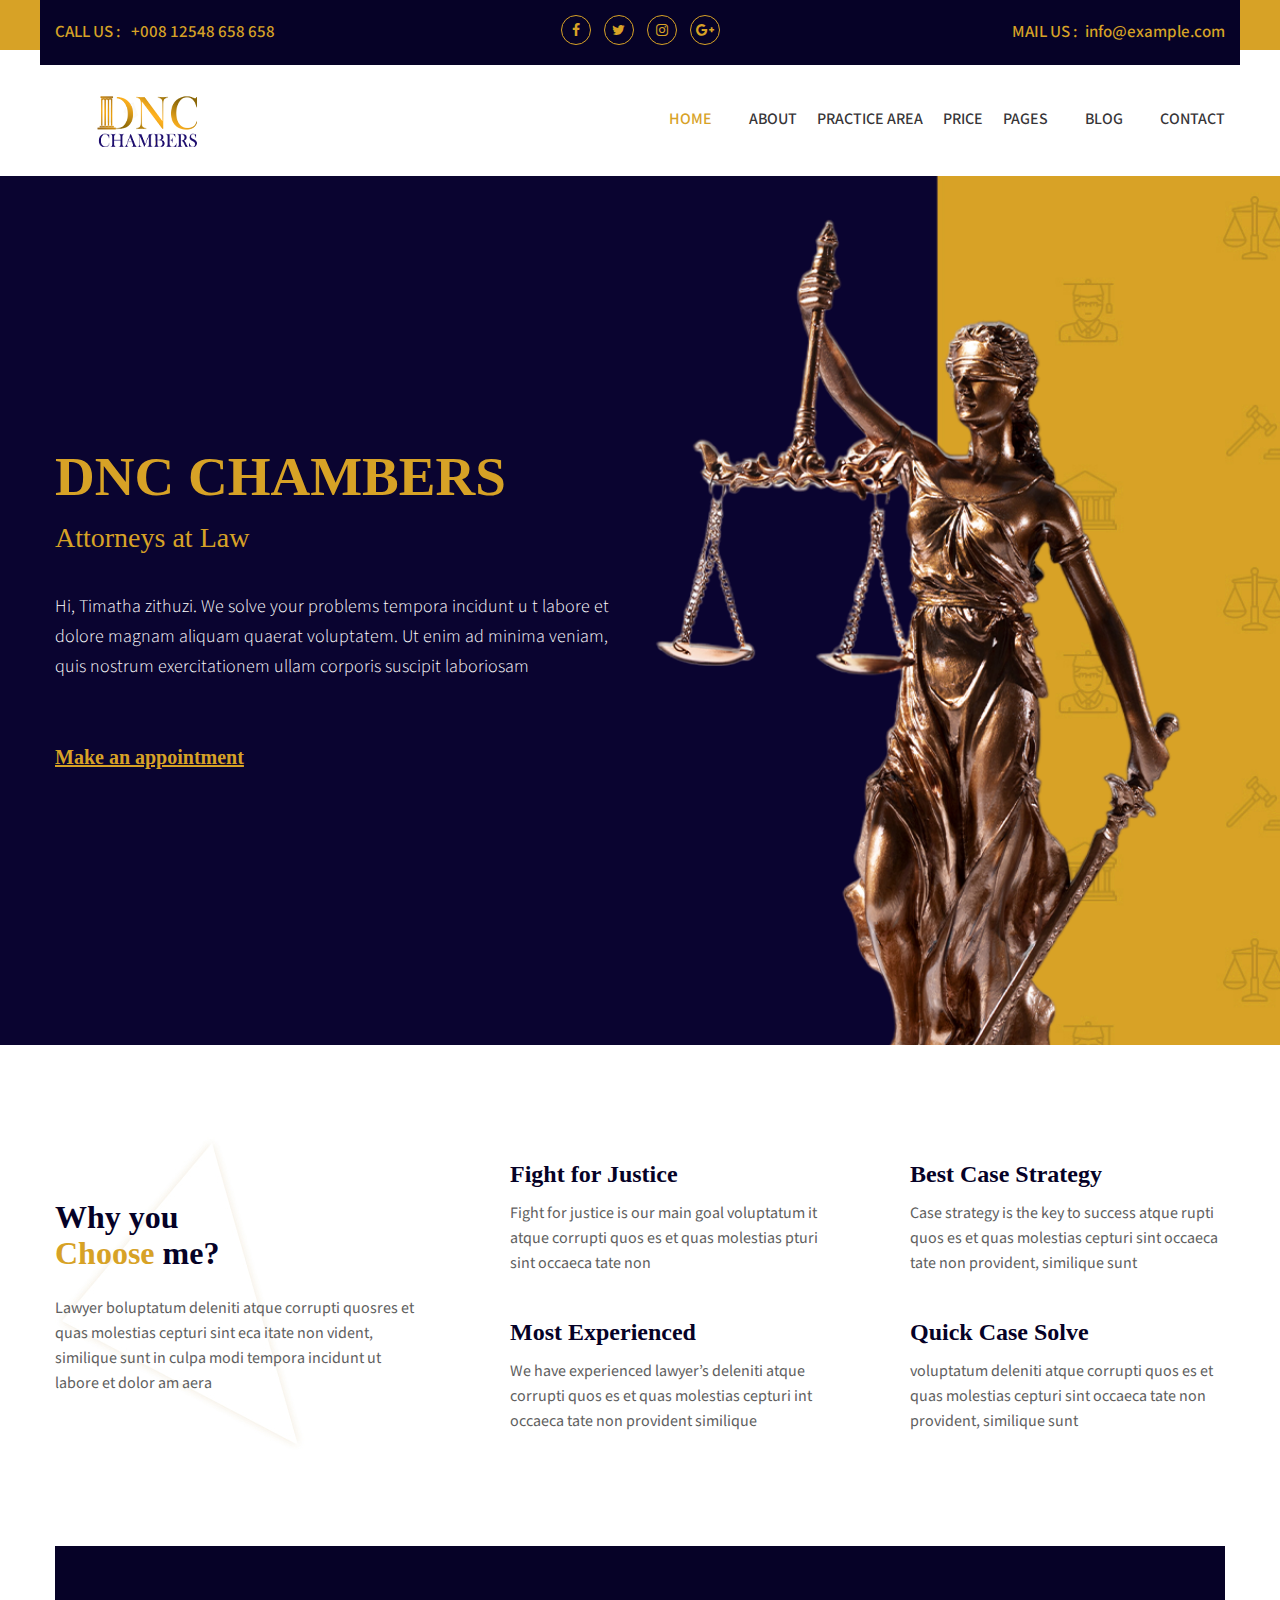
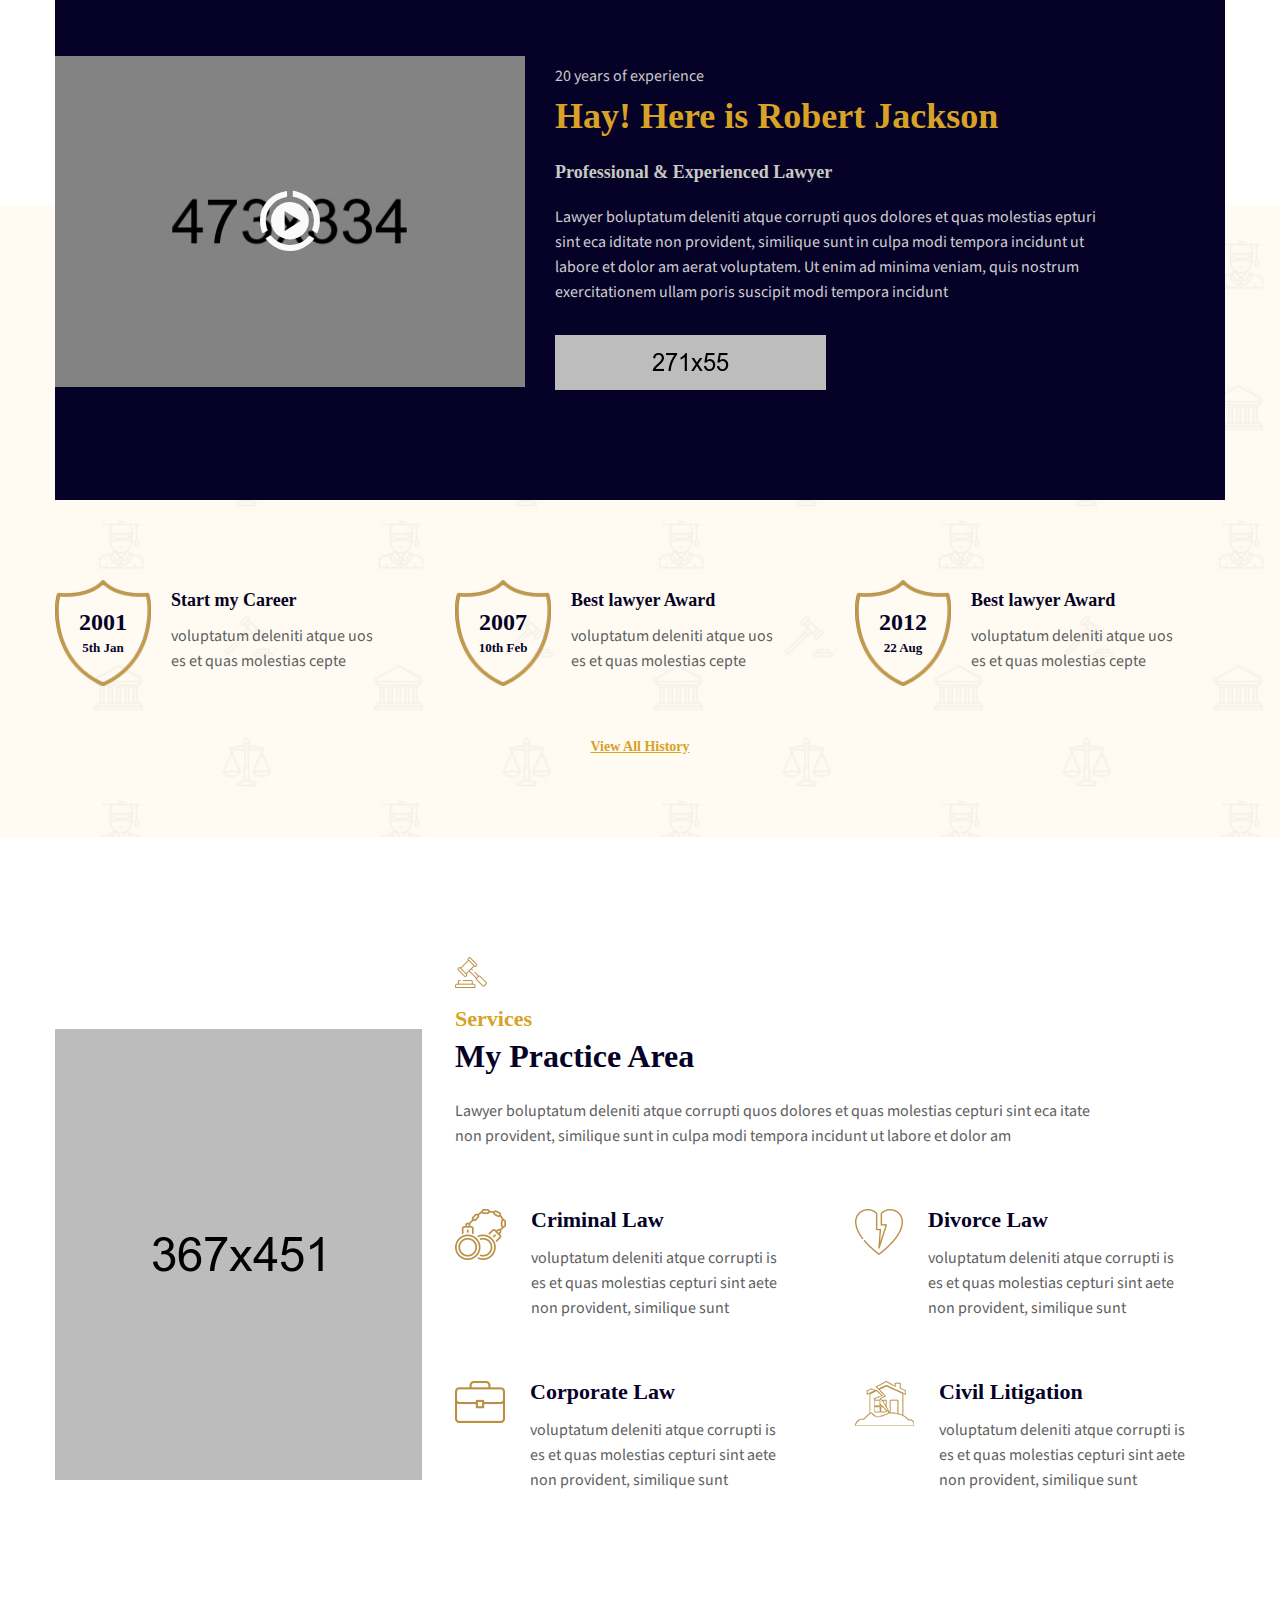
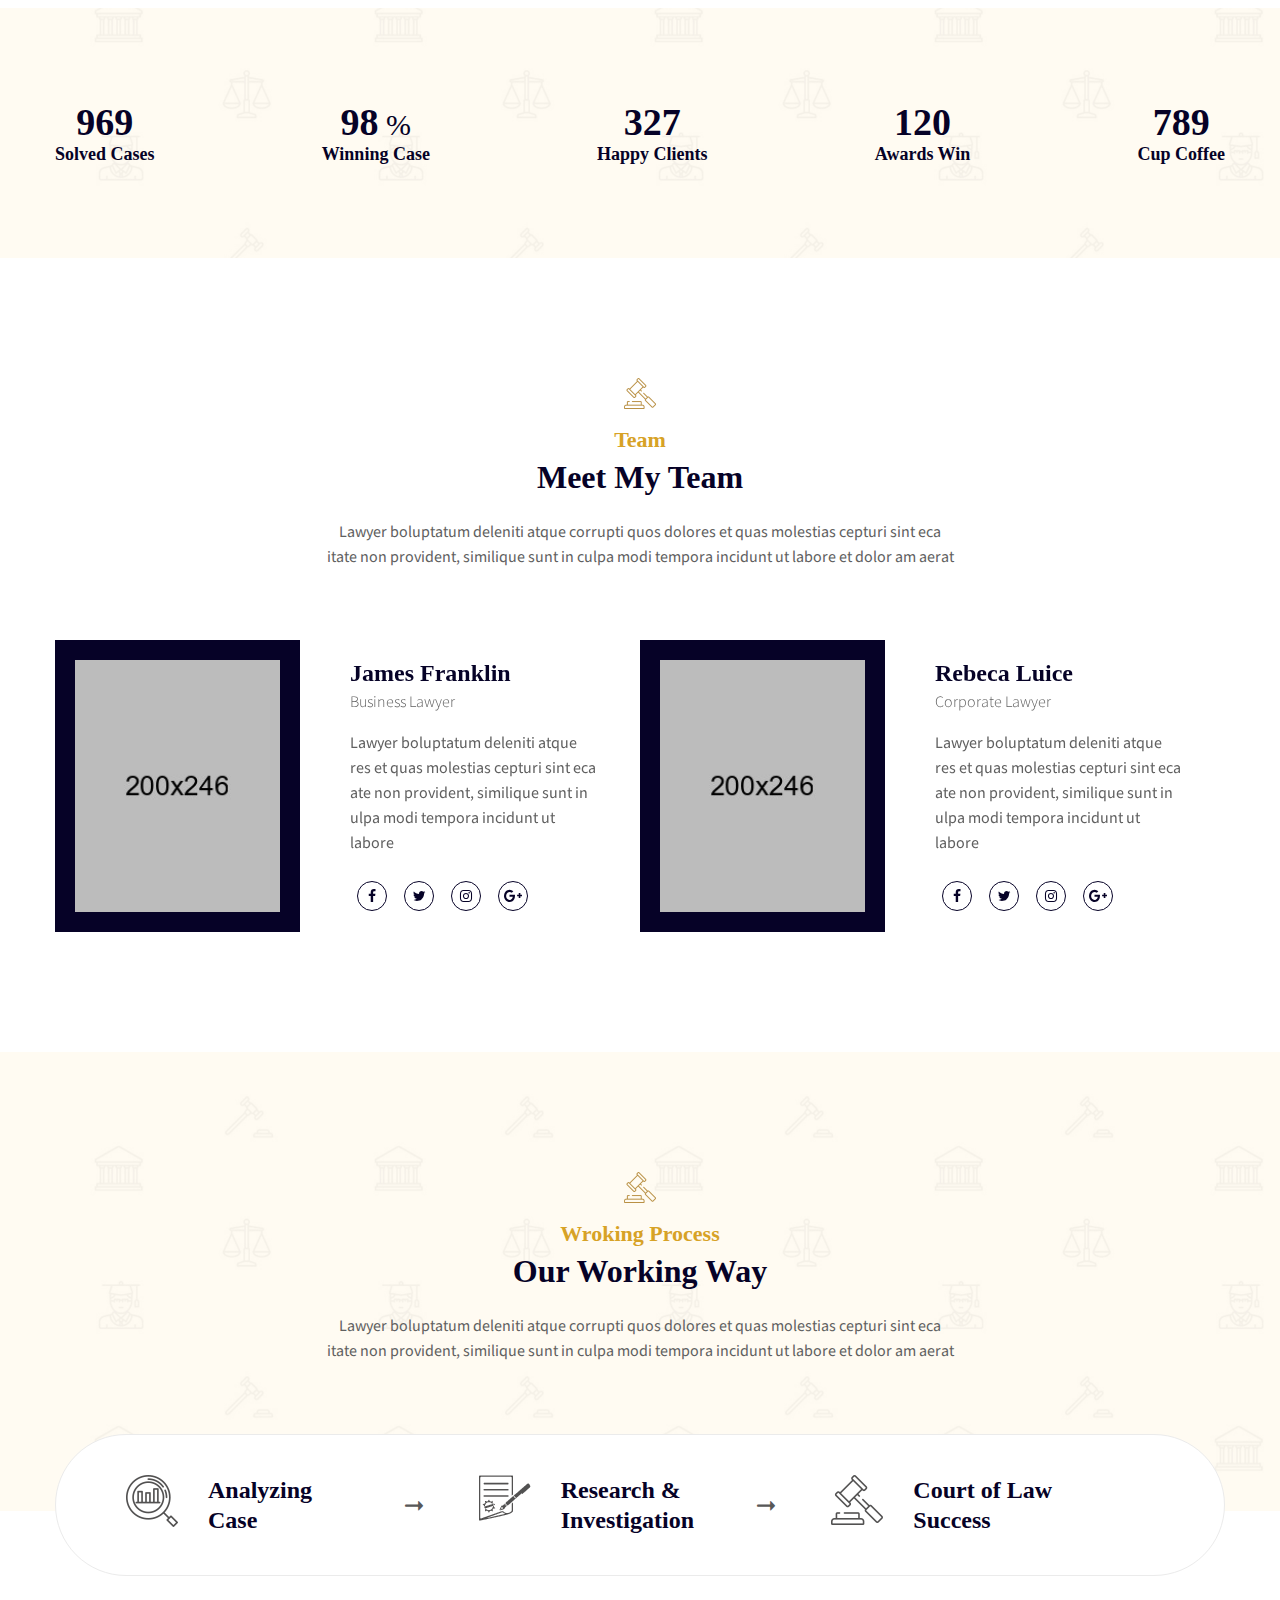
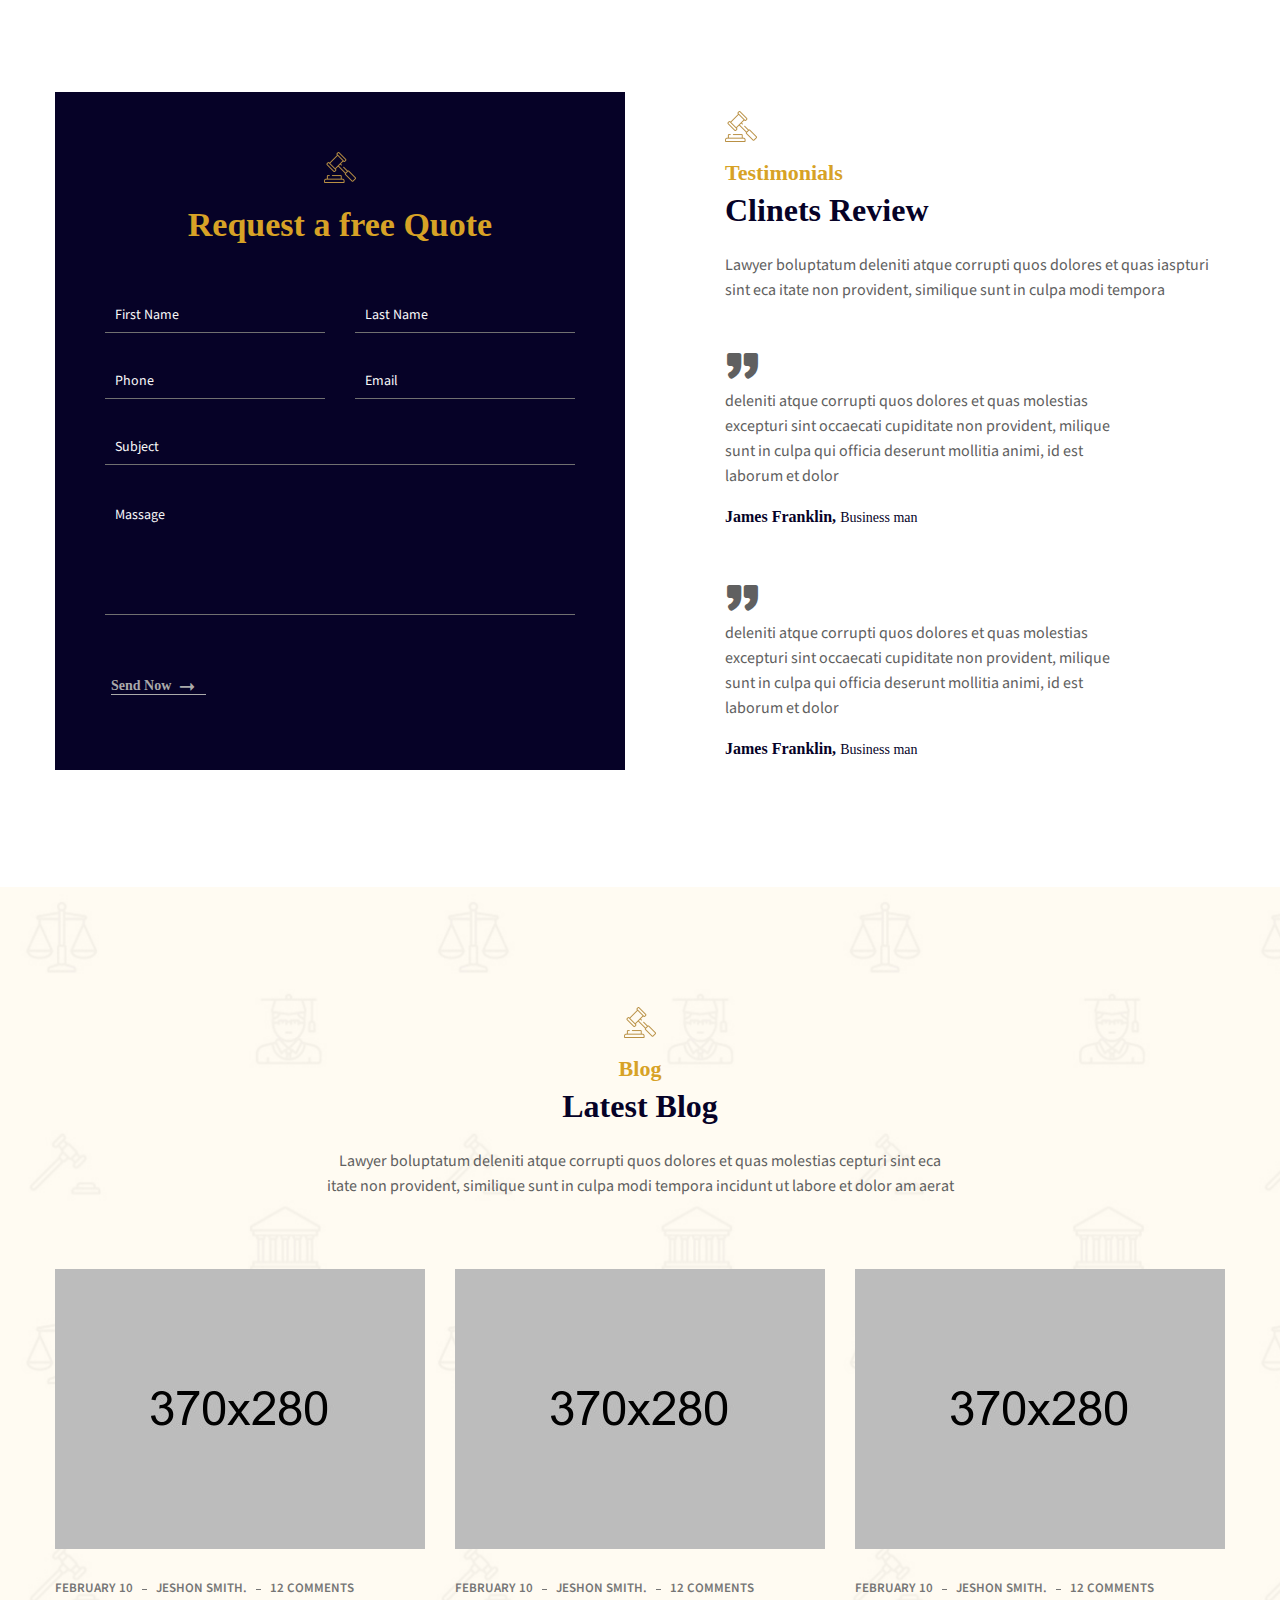
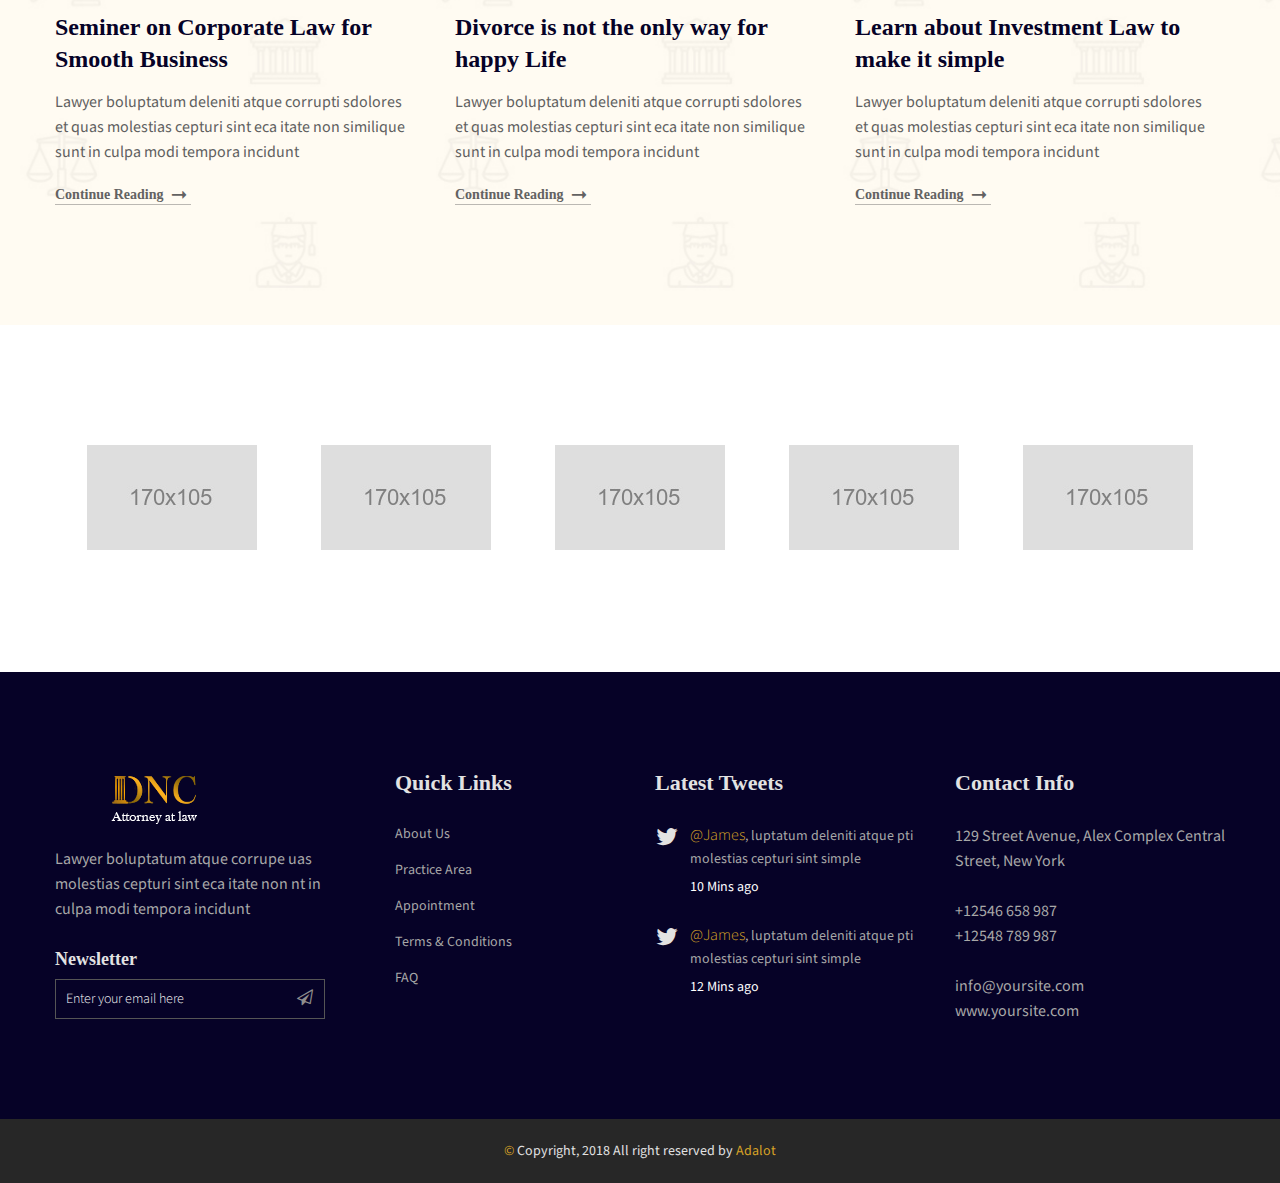
==== index.html @ c2527b07 "1st push" ====
<!doctype html>
<html class="no-js" lang="en">

<!-- Mirrored from themewagon.github.io/adalot/index.html by HTTrack Website Copier/3.x [XR&CO'2014], Sat, 27 Jul 2024 14:00:31 GMT -->
<!-- Added by HTTrack --><meta http-equiv="content-type" content="text/html;charset=utf-8" /><!-- /Added by HTTrack -->
<head>
	<meta charset="utf-8">
	<meta http-equiv="x-ua-compatible" content="ie=edge">
	<title>Adalot - Responsive Law Html5 Template</title>
	<meta name="description" content="">
	<meta name="viewport" content="width=device-width, initial-scale=1">
	<!-- Place favicon.ico in the root directory -->
	<link rel="shortcut icon" type="image/x-icon" href="img/favicon.ico">
    <!--All Css Here-->
    
	<!-- Droid Font CSS-->
    <link rel="stylesheet" href="css/droid.css">
	<!-- Icofont CSS-->
    <link rel="stylesheet" href="css/icofont.css">
    <!-- Font Awesome CSS-->
    <link rel="stylesheet" href="css/font-awesome.min.css">

	<!-- Animate CSS-->
	<link rel="stylesheet" href="css/animate.css">
	<!-- Owl Carousel CSS-->
	<link rel="stylesheet" href="css/owl.carousel.min.css">
	<!-- Datepicker CSS-->
	<link rel="stylesheet" href="css/jquery.datepicker.css">
	<!-- Calendar CSS-->
	<link rel="stylesheet" href="css/zabuto_calendar.css">
	<!-- Meanmenu CSS-->
	<link rel="stylesheet" href="css/meanmenu.min.css">
	<!-- Venobox CSS-->
	<link rel="stylesheet" href="css/venobox.css">
	<!-- Bootstrap CSS-->
	<link rel="stylesheet" href="css/bootstrap.min.css">
	<!-- Style CSS -->
	<link rel="stylesheet" href="style.css">
	<!-- Responsive CSS -->
	<link rel="stylesheet" href="css/responsive.css">
	<!-- Modernizr Js -->
	<script src="js/vendor/modernizr-2.8.3.min.js"></script>
</head>
<body>
	<!--[if lt IE 8]>
	<p class="browserupgrade">You are using an <strong>outdated</strong> browser. Please <a href="http://browsehappy.com/">upgrade your browser</a> to improve your experience.</p>
	<![endif]-->

	<div class="wrapper" >
		<!--Header Area Start-->
		<header>
		    <div class="header-container">
		        <!--Header Top Area Start-->
		        <div class="header-top-area default-bg">
		            <div class="container">
		                <div class="row row-75">
                            <div class="header-top-wrap col-12">
                                <div class="row">
                                    <!--Header Top Left Area Start-->
                                    <div class="col-md-4 col-xl-3">
                                        <div class="header-top-left">
                                            <p>CALL US : <a href="#"> +008 12548 658 658</a></p>
                                        </div>
                                    </div>
                                    <!--Header Top Left Area End-->
                                    <!--Header Top Middle Area Start-->
                                    <div class="col-md-4 col-xl-6">
                                        <div class="header-top-middle text-center">
                                            <ul class="social-link">
                                                <li><a href="#"><i class="fa fa-facebook"></i></a></li>
                                                <li><a href="#"><i class="fa fa-twitter"></i></a></li>
                                                <li><a href="#"><i class="fa fa-instagram"></i></a></li>
                                                <li><a href="#"><i class="fa fa-google-plus"></i></a></li>
                                            </ul>
                                        </div>
                                    </div>
                                    <!--Header Top Middle Area End-->
                                    <!--Header Top Right Area Start-->
                                    <div class="col-md-4 col-xl-3">
                                        <div class="header-top-right">
                                            <p>MAIL US :<a href="#">info@example.com</a></p>
                                        </div>
                                    </div>
                                    <!--Header Top Right Area End-->
                                </div>
                            </div>
		                </div>
		            </div>
		        </div>
		        <!--Header Top Area End-->
		        <!--Header Bottom Area Start-->
		        <div class="header-bottom-area header-sticky">
		            <div class="container">
		                <div class="row align-items-center">
                            <!--Header Logo Start-->
		                    <div class="col-md-3">
		                        <div class="header-logo">
		                            <a href="index.html"><img src="img/logo/logo.png" alt=""></a>
		                        </div>
		                    </div>
		                    <!--Header Logo End-->
		                    <!--Header Menu Start-->
		                    <div class="col-md-9">
		                        <div class="header-menu-area text-right">
		                            <nav>
		                                <ul class="main-menu">
		                                    <li class="active"><a href="index.html">HOME</a>
		                                        <!--Dropdown Menu Start-->
		                                        <ul>
		                                            <li><a href="index.html">Home Page 1</a></li>
		                                            <li><a href="index-2.html">Home Page 2</a></li>
		                                        </ul>
		                                        <!--Dropdown Menu End-->
		                                    </li>
		                                    <li><a href="about.html">ABOUT</a></li>
		                                    <li><a href="service.html">PRACTICE  AREA</a></li>
		                                    <li><a href="pricing-plan.html">PRICE</a></li>
		                                    <li><a href="#">PAGES</a>
		                                        <!--Dropdown Menu Start-->
		                                        <ul>
		                                            <li><a href="appointment.html">Appointment</a></li>
		                                            <li><a href="history.html">History</a></li>
		                                            <li><a href="pricing-plan.html">Pricing Plan</a></li>
		                                            <li><a href="single-service.html">Single Service</a></li>
		                                            <li><a href="testimonials.html">Testimonials</a></li>
		                                        </ul>
		                                        <!--Dropdown Menu End-->
		                                    </li>
		                                    <li><a href="blog.html">BLOG</a>
		                                        <!--Dropdown Menu Start-->
		                                        <ul>
		                                            <li><a href="blog.html">Blog</a></li>
		                                            <li><a href="single-blog.html">Blog details</a></li>
		                                            <li><a href="blog-left-sidebar.html">Blog Left Sidebar</a></li>
		                                            <li><a href="blog-right-sidebar.html">Blog Right Sidebar</a></li>
		                                        </ul>
		                                        <!--Dropdown Menu End-->
		                                    </li>
		                                    <li><a href="contact.html">CONTACT</a></li>
		                                </ul>
		                            </nav>
		                        </div>
		                    </div>
		                    <!--Header Menu End-->
		                </div>
		                <div class="row">
                            <div class="col-12">  
                            <!--Mobile Menu Area Start-->
                            <div class="mobile-menu d-lg-none d-xl-none"></div>
                            <!--Mobile Menu Area End-->
                            </div>
                        </div>
		            </div>
		        </div>
		        <!--Header Bottom Area End-->
		    </div>
		</header>
		<!--Header Area End-->
		<!--Slider Area Start-->
		<div class="slider-area" >
		    <div class="single-slider" style="background-image: url(img/slider/slider-bg.jpg)" >
		        <div class="container">
		            <div class="row align-items-center" >
		                <div class="col-md-8 col-xl-6" >
		                    <div class="hero-content" >
		                        <div class="title">
		                            <h1>DNC CHAMBERS</h1>
		                            <h2>Attorneys at Law</h2>
		                        </div>
		                        <div class="description">
		                           <p>Hi, Timatha zithuzi. We solve your problems  tempora incidunt u
									t labore et dolore magnam aliquam quaerat voluptatem. Ut enim ad minima veniam, quis nostrum exercitationem ullam corporis suscipit laboriosam</p> 
		                        </div> 
		                        <a href="appointment.html">Make an appointment</a>
		                    </div>
		                </div>
		                <div class="col-md-4 col-xl-6">
		                    <div class="hero-img img-full mt-30" data-wow-duration="1.5s" style="visibility: visible; animation-duration: 1.5s; animation-name: fadeInUp;">
		                        <img src="img/slider/ladylawyer.png" alt="">
		                    </div>
		                </div>
		            </div>
		        </div>
		    </div>
		</div>
		<!--Slider Area End-->
		<!--Feature Area Start-->
		<div class="feature-area pt-95 pb-90">
		    <div class="container">
		        <div class="row  align-items-center">
		            <div class="col-md-4">
                        <!--Section Title Start-->
		                <div class="section-title feature-section-title">
                            <h2>Why you <br> <span>Choose</span> me?</h2>
                            <p>Lawyer boluptatum deleniti atque corrupti quosres et quas molestias cepturi sint  eca itate non vident, similique sunt in culpa modi tempora incidunt ut labore et dolor am aera</p>
		                </div>
		                <!--Section Title End-->
		            </div>
		            <div class="col-md-8">
		                <div class="row">
		                    <div class="col-md-6">
		                        <!--Single Feature Start-->
		                        <div class="single-feature">
                                    <h2>Fight for Justice</h2>
                                    <p>Fight for justice is our main goal voluptatum it atque corrupti quos es et quas molestias pturi sint occaeca  tate non </p>
		                        </div>
		                        <!--Single Feature End-->
		                    </div>
		                    <div class="col-md-6">
		                        <!--Single Feature Start-->
		                        <div class="single-feature">
                                    <h2>Best Case Strategy</h2>
                                    <p>Case strategy is the key to success atque rupti quos es et quas molestias cepturi sint occaeca  tate non provident, similique sunt  </p>
		                        </div>
		                        <!--Single Feature End-->
		                    </div>
		                    <div class="col-md-6">
		                        <!--Single Feature Start-->
		                        <div class="single-feature">
                                    <h2>Most Experienced</h2>
                                    <p>We have experienced lawyer’s  deleniti atque corrupti quos es et quas molestias cepturi int occaeca  tate non provident similique </p>
		                        </div>
		                        <!--Single Feature End-->
		                    </div>
		                    <div class="col-md-6">
		                        <!--Single Feature Start-->
		                        <div class="single-feature">
                                    <h2>Quick Case Solve</h2>
                                    <p>voluptatum deleniti atque corrupti quos es et quas molestias cepturi sint occaeca  tate non provident, similique sunt </p>
		                        </div>
		                        <!--Single Feature End-->
		                    </div>
		                </div>
		            </div>
		        </div>
		    </div>
		</div> 
		<!--Feature Area End-->
		<!--About Area Start-->
		<div class="about-area">
		    <div class="container">
                <div class="row">
                    <div class="col-12">
                        <div class="about-wrapper black-bg pt-110 pb-110">
                            <div class="row">
                                <!--About Image Area Start-->
                                <div class="col-md-5">
                                    <div class="about-img">
                                        <img src="img/about/about.jpg" alt="">
                                        <a class="venobox" data-vbtype="video" data-gall="gall-video" data-autoplay="true" href="https://www.youtube.com/watch?v=ffIddFseYXE"><i class="icofont icofont-play-alt-3"></i></a>
                                    </div>
                                </div>
                                <!--About Image Area End-->
                                <!--About Content Area Start-->
                                <div class="col-md-7">
                                    <div class="about-content">
                                        <span>20 years of experience</span>
                                        <h1>Hay! Here is Robert Jackson</h1>
                                        <h5>Professional & Experienced Lawyer</h5>
                                        <p>Lawyer boluptatum deleniti atque corrupti quos dolores et quas molestias  epturi sint  eca iditate non provident, similique sunt in culpa modi tempora incidunt ut labore et dolor am aerat voluptatem. Ut enim ad minima veniam, quis nostrum exercitationem ullam poris suscipit modi tempora incidunt </p>
                                        <div class="author-signeture">
                                            <img src="img/about/signeture.png" alt="">
                                        </div>
                                    </div>
                                </div>
                                <!--About Content Area End-->
                            </div>
                        </div>
                    </div>
                </div>
		    </div>
		</div>
		<!--About Area End-->
		<!--Timeline Area Start-->
		<div class="timeline-area bg-img">
		    <div class="container">
		        <div class="row">
		            <div class="col-md-6 col-lg-4">
		                <!--Single Timeline Strat-->
		                <div class="single-timeline mb-50 d-flex align-items-center">
		                    <div class="timeline-frame">
		                        <h3>2001<span>5th Jan</span></h3>
		                    </div>
		                    <div class="timeline-content">
		                        <h4>Start my Career</h4>
		                        <p>voluptatum deleniti atque uos es et quas molestias cepte</p>
		                    </div>
		                </div>
		                <!--Single Timeline End-->
		            </div>
		            <div class="col-md-6 col-lg-4">
		                <!--Single Timeline Strat-->
		                <div class="single-timeline mb-50 d-flex align-items-center">
		                    <div class="timeline-frame">
		                        <h3>2007 <span>10th Feb</span></h3>
		                    </div>
		                    <div class="timeline-content">
		                        <h4>Best lawyer Award</h4>
		                        <p>voluptatum deleniti atque uos es et quas molestias cepte</p>
		                    </div>
		                </div>
		                <!--Single Timeline End-->
		            </div>
		            <div class="col-md-6 col-lg-4">
		                <!--Single Timeline Strat-->
		                <div class="single-timeline mb-50 d-flex align-items-center">
		                    <div class="timeline-frame">
		                        <h3>2012<span>22 Aug</span></h3>
		                    </div>
		                    <div class="timeline-content">
		                        <h4>Best lawyer Award</h4>
		                        <p>voluptatum deleniti atque uos es et quas molestias cepte</p>
		                    </div>
		                </div>
		                <!--Single Timeline End-->
		            </div>
		        </div>
		        <div class="row">
		            <div class="col-12">
		                <div class="view-all-history">
		                    <a href="history.html">View All History</a>
		                </div>
		            </div>
		        </div>
		    </div>
		</div>
		<!--Timeline Area End-->
		<!--Service Area Start-->
		<div class="service-area pt-120 pb-55">
		    <div class="container">
		        <div class="row align-items-center">
		            <div class="col-12 col-lg-4">
		                <div class="service-img">
		                    <img src="img/service/service.jpg" alt="">
		                </div>
		            </div>
		            <div class="col-12 col-lg-8">
		                <div class="row">
		                    <div class="col-12">
		                        <!--Section Title Start-->
		                        <div class="section-title mb-60">
                                   <img src="img/icon/icon1.png" alt="">
                                    <h4>Services</h4>
		                            <h2>My Practice Area</h2>
		                            <p>Lawyer boluptatum deleniti atque corrupti quos dolores et quas molestias cepturi sint  eca itate non provident, similique sunt in culpa modi tempora incidunt ut labore et dolor am </p>
		                        </div>
		                        <!--Section Title End-->
		                    </div>
		                    <div class="col-12">
		                        <div class="row">
                                    <!--Single Service Start-->
		                            <div class="col-md-6">
		                                <div class="single-service mb-60 d-flex flex-nowrap">
		                                    <div class="service-icon">
		                                        <img src="img/icon/icon2.png" alt="">
		                                    </div>
		                                    <div class="service-content">
		                                        <h4><a href="single-service.html">Criminal Law</a></h4>
		                                        <p>voluptatum deleniti atque corrupti is es et quas molestias cepturi sint aete non provident, similique sunt </p>
		                                    </div>
		                                </div>
		                            </div>
		                            <!--Single Service End-->
                                    <!--Single Service Start-->
		                            <div class="col-md-6">
		                                <div class="single-service mb-60 d-flex flex-nowrap">
		                                    <div class="service-icon">
		                                        <img src="img/icon/icon3.png" alt="">
		                                    </div>
		                                    <div class="service-content">
		                                        <h4><a href="single-service.html"> Divorce Law</a></h4>
		                                        <p>voluptatum deleniti atque corrupti is es et quas molestias cepturi sint aete non provident, similique sunt </p>
		                                    </div>
		                                </div>
		                            </div>
		                            <!--Single Service End-->
                                    <!--Single Service Start-->
		                            <div class="col-md-6">
		                                <div class="single-service mb-60 d-flex flex-nowrap">
		                                    <div class="service-icon">
		                                        <img src="img/icon/icon4.png" alt="">
		                                    </div>
		                                    <div class="service-content">
		                                        <h4><a href="single-service.html">Corporate Law</a></h4>
		                                        <p>voluptatum deleniti atque corrupti is es et quas molestias cepturi sint aete non provident, similique sunt </p>
		                                    </div>
		                                </div>
		                            </div>
		                            <!--Single Service End-->
                                    <!--Single Service Start-->
		                            <div class="col-md-6">
		                                <div class="single-service mb-60 d-flex flex-nowrap">
		                                    <div class="service-icon">
		                                        <img src="img/icon/icon5.png" alt="">
		                                    </div>
		                                    <div class="service-content">
		                                        <h4><a href="single-service.html">Civil Litigation</a></h4>
		                                        <p>voluptatum deleniti atque corrupti is es et quas molestias cepturi sint aete non provident, similique sunt </p>
		                                    </div>
		                                </div>
		                            </div>
		                            <!--Single Service End-->
		                        </div>
		                    </div>
		                </div>
		            </div>
		        </div>
		    </div>
		</div>
		<!--Service Area End-->
		<!--Fun Factor Area Start-->
		<div class="fun-factor-area bg-img pt-95 pb-90">
		    <div class="container">
		        <div class="row justify-content-between">
                    <!--Single Funfactor Area Start-->
		            <div class="col fun-factor-wrap">
                        <h2><span class="counter">969</span> </h2>
                        <span>Solved Cases</span>
		            </div>
		            <!--Single Funfactor Area End-->
                    <!--Single Funfactor Area Start-->
		            <div class="col fun-factor-wrap">
                        <h2><span class="counter">98</span> %</h2>
                        <span>Winning Case</span>
		            </div>
		            <!--Single Funfactor Area End-->
                    <!--Single Funfactor Area Start-->
		            <div class="col fun-factor-wrap">
                        <h2><span class="counter">327</span></h2>
                        <span>Happy Clients</span>
		            </div>
		            <!--Single Funfactor Area End-->
                    <!--Single Funfactor Area Start-->
		            <div class="col fun-factor-wrap">
                        <h2><span class="counter">120</span></h2>
                        <span>Awards Win</span>
		            </div>
		            <!--Single Funfactor Area End-->
                    <!--Single Funfactor Area Start-->
		            <div class="col fun-factor-wrap">
                        <h2><span class="counter">789</span></h2>
                        <span>Cup Coffee</span>
		            </div>
		            <!--Single Funfactor Area End-->
		        </div>
		    </div>
		</div>
		<!--Fun Factor Area End-->
		<!--Team Area Start-->
		<div class="team-area pt-120 pb-120">
		    <div class="container">
		        <div class="row">
		            <div class="col-12">
		                <!--Section Title Start-->
                        <div class="section-title text-center mb-70">
                           <img src="img/icon/icon1.png" alt="">
                            <h4>Team</h4>
                            <h2>Meet My Team</h2>
                            <p>Lawyer boluptatum deleniti atque corrupti quos dolores et quas molestias cepturi sint  eca itate non provident, similique sunt in culpa modi tempora incidunt ut labore et dolor am aerat</p>
                        </div>
                        <!--Section Title End-->
		            </div>
		        </div>
		        <div class="row">
		            <div class="col-12">
		                <div class="team-slider-wrap">
		                    <div class="team-slider owl-carousel">
		                        <!--Single Team Start-->
		                        <div class="single-team d-flex align-items-center">
		                            <div class="team-img">
		                                <img src="img/team/team1.jpg" alt="">
		                            </div>
		                            <div class="team-content">
		                                <h2>James Franklin</h2>
		                                <h5>Business Lawyer</h5>
		                                <p>Lawyer boluptatum deleniti atque res et quas molestias cepturi sint  eca ate non provident, similique sunt in ulpa modi tempora incidunt ut labore</p>
		                                <ul class="team-social-link">
		                                    <li><a href="#"><i class="fa fa-facebook"></i></a></li>
		                                    <li><a href="#"><i class="fa fa-twitter"></i></a></li>
		                                    <li><a href="#"><i class="fa fa-instagram"></i></a></li>
		                                    <li><a href="#"><i class="fa fa-google-plus"></i></a></li>
		                                </ul>
		                            </div>
		                        </div>
		                        <!--Single Team End-->
		                        <!--Single Team Start-->
		                        <div class="single-team d-flex align-items-center">
		                            <div class="team-img">
		                                <img src="img/team/team2.jpg" alt="">
		                            </div>
		                            <div class="team-content">
		                                <h2>Rebeca Luice</h2>
		                                <h5>Corporate Lawyer</h5>
		                                <p>Lawyer boluptatum deleniti atque res et quas molestias cepturi sint  eca ate non provident, similique sunt in ulpa modi tempora incidunt ut labore</p>
		                                <ul class="team-social-link">
		                                    <li><a href="#"><i class="fa fa-facebook"></i></a></li>
		                                    <li><a href="#"><i class="fa fa-twitter"></i></a></li>
		                                    <li><a href="#"><i class="fa fa-instagram"></i></a></li>
		                                    <li><a href="#"><i class="fa fa-google-plus"></i></a></li>
		                                </ul>
		                            </div>
		                        </div>
		                        <!--Single Team End-->
		                        <!--Single Team Start-->
		                        <div class="single-team d-flex align-items-center">
		                            <div class="team-img">
		                                <img src="img/team/team3.jpg" alt="">
		                            </div>
		                            <div class="team-content">
		                                <h2>Jenifer Luice</h2>
		                                <h5>Family Lawyer</h5>
		                                <p>Lawyer boluptatum deleniti atque res et quas molestias cepturi sint  eca ate non provident, similique sunt in ulpa modi tempora incidunt ut labore</p>
		                                <ul class="team-social-link">
		                                    <li><a href="#"><i class="fa fa-facebook"></i></a></li>
		                                    <li><a href="#"><i class="fa fa-twitter"></i></a></li>
		                                    <li><a href="#"><i class="fa fa-instagram"></i></a></li>
		                                    <li><a href="#"><i class="fa fa-google-plus"></i></a></li>
		                                </ul>
		                            </div>
		                        </div>
		                        <!--Single Team End-->
		                        <!--Single Team Start-->
		                        <div class="single-team d-flex align-items-center">
		                            <div class="team-img">
		                                <img src="img/team/team4.jpg" alt="">
		                            </div>
		                            <div class="team-content">
		                                <h2>Shimul Franklin</h2>
		                                <h5>Criminal Lawyer</h5>
		                                <p>Lawyer boluptatum deleniti atque res et quas molestias cepturi sint  eca ate non provident, similique sunt in ulpa modi tempora incidunt ut labore</p>
		                                <ul class="team-social-link">
		                                    <li><a href="#"><i class="fa fa-facebook"></i></a></li>
		                                    <li><a href="#"><i class="fa fa-twitter"></i></a></li>
		                                    <li><a href="#"><i class="fa fa-instagram"></i></a></li>
		                                    <li><a href="#"><i class="fa fa-google-plus"></i></a></li>
		                                </ul>
		                            </div>
		                        </div>
		                        <!--Single Team End-->
		                    </div>
		                </div>
		            </div>
		        </div>
		    </div>
		</div>
		<!--Team Area End-->
		<!--Our Working Area Start-->
		<div class="our-working-area bg-img pt-120 mb-65">
		    <div class="container">
		        <div class="row">
		            <div class="col-12">
		                <!--Section Title Start-->
                        <div class="section-title text-center mb-70">
                           <img src="img/icon/icon1.png" alt="">
                            <h4>Wroking Process</h4>
                            <h2>Our Working Way</h2>
                            <p>Lawyer boluptatum deleniti atque corrupti quos dolores et quas molestias cepturi sint  eca itate non provident, similique sunt in culpa modi tempora incidunt ut labore et dolor am aerat</p>
                        </div>
                        <!--Section Title End-->
		            </div>
		        </div>
		        <div class="row">
		            <div class="col-12">
		                <div class="working-wrap">
		                    <div class="row">
                                <!--Single Working Start-->
		                        <div class="col-md-4">
		                           <div class="single-working d-flex flex-wrap">
		                               <div class="working-icon">
		                                   <img src="img/icon/icon6.png" alt="">
		                               </div>
		                               <div class="working-title">
		                                   <h2>Analyzing <br> Case</h2>
		                               </div>
		                           </div>
		                        </div>
		                        <!--Single Working End-->
                                <!--Single Working Start-->
		                        <div class="col-md-4">
		                           <div class="single-working d-flex flex-wrap">
		                               <div class="working-icon">
		                                   <img src="img/icon/icon7.png" alt="">
		                               </div>
		                               <div class="working-title">
		                                   <h2>Research & <br> Investigation</h2>
		                               </div>
		                           </div>
		                        </div>
		                        <!--Single Working End-->
                                <!--Single Working Start-->
		                        <div class="col-md-4">
		                           <div class="single-working d-flex flex-wrap">
		                               <div class="working-icon">
		                                   <img src="img/icon/icon8.png" alt="">
		                               </div>
		                               <div class="working-title">
		                                   <h2>Court of Law <br> Success</h2>
		                               </div>
		                           </div>
		                        </div>
		                        <!--Single Working End-->
		                    </div>
		                </div>
		            </div>
		        </div>
		    </div>
		</div>
		<!--Our Working Area End-->
		<!--Testimonial And Quote Area Start-->
		<div class="testimonial-and-quote-area pt-100 pb-100">
		    <div class="container">
		        <div class="row align-items-center">
		            <div class="col-md-6">
		                <div class="request-quate-area">
		                    <div class="request-quate-title mb-55 text-center">
                                <img src="img/icon/icon1.png" alt="">
		                        <h2>Request a free Quote</h2>
		                    </div>
		                    <div class="request-quate-form">
		                        <form action="#">
		                            <div class="row">
		                                <div class="col-md-12 col-lg-6">
		                                    <div class="request-quate-form-style mb-30">
		                                        <input name="first-name" placeholder="First Name" type="text">
		                                    </div>
		                                </div>
		                                <div class="col-md-12 col-lg-6">
		                                    <div class="request-quate-form-style mb-30">
		                                        <input name="last-name" placeholder="Last Name" type="text">
		                                    </div>
		                                </div>
		                                <div class="col-md-12 col-lg-6">
		                                    <div class="request-quate-form-style mb-30">
		                                        <input name="phone" placeholder="Phone" type="text">
		                                    </div>
		                                </div>
		                                <div class="col-md-12 col-lg-6">
		                                    <div class="request-quate-form-style mb-30">
		                                        <input name="email" placeholder="Email" type="email">
		                                    </div>
		                                </div>
		                                <div class="col-md-12 col-lg-12">
		                                    <div class="request-quate-form-style mb-30">
		                                        <input name="subject" placeholder="Subject" type="text">
		                                    </div>
		                                </div>
		                                <div class="col-md-12 col-lg-12">
		                                    <div class="request-quate-form-style">
		                                        <textarea name="message" placeholder="Massage"></textarea>
		                                        <button type="submit" class="default-btn">Send Now <i class="icofont icofont-long-arrow-right"></i></button>
		                                    </div>
		                                </div>
		                            </div>
		                        </form>
		                    </div>
		                </div>
		            </div>
		            <div class="col-md-6">
		                <div class="testimonial-area">
		                    <div class="row">
		                        <div class="col-12">
		                            <!--Section Title Start-->
                                    <div class="section-title mb-40">
                                       <img src="img/icon/icon1.png" alt="">
                                        <h4>Testimonials</h4>
                                        <h2>Clinets Review</h2>
                                        <p>Lawyer boluptatum deleniti atque corrupti quos dolores et quas iaspturi sint  eca itate non provident, similique sunt in culpa modi tempora </p>
                                    </div>
                                    <!--Section Title End--> 
		                        </div>
		                    </div>
		                    <div class="row">
		                        <div class="col-12">
                                    <!--Single Testimonial Start-->
		                            <div class="single-testimonial mb-50">
		                                <div class="testimonial-content">
                                            <i class="icofont icofont-quote-right"></i>
		                                    <p>deleniti atque corrupti quos dolores et quas molestias excepturi sint occaecati cupiditate non provident, milique sunt in culpa qui officia deserunt mollitia animi, id est laborum et dolor</p>
		                                </div>
		                                <div class="testimonial-author">
		                                    <h5>James Franklin, <span>Business man</span></h5>
		                                </div>
		                            </div>
		                            <!--Single Testimonial End-->
                                    <!--Single Testimonial Start-->
		                            <div class="single-testimonial">
		                                <div class="testimonial-content">
                                            <i class="icofont icofont-quote-right"></i>
		                                    <p>deleniti atque corrupti quos dolores et quas molestias excepturi sint occaecati cupiditate non provident, milique sunt in culpa qui officia deserunt mollitia animi, id est laborum et dolor</p>
		                                </div>
		                                <div class="testimonial-author">
		                                    <h5>James Franklin, <span>Business man</span></h5>
		                                </div>
		                            </div>
		                            <!--Single Testimonial End-->
		                        </div>
		                    </div>
		                </div>
		            </div>
		        </div>
		    </div>
		</div>
		<!--Testimonial And Quote Area End-->
		<!--Latest Blog Area Start-->
		<div class="latest-blog-area bg-img pt-120 pb-85">
		    <div class="container">
		        <div class="row">
		            <div class="col-md-12">
		                <!--Section Title Start-->
                        <div class="section-title text-center mb-70">
                           <img src="img/icon/icon1.png" alt="">
                            <h4>blog</h4>
                            <h2>Latest Blog</h2>
                            <p>Lawyer boluptatum deleniti atque corrupti quos dolores et quas molestias cepturi sint  eca itate non provident, similique sunt in culpa modi tempora incidunt ut labore et dolor am aerat</p>
                        </div>
                        <!--Section Title End-->
		            </div>
		        </div>
		        <div class="row">
		            <!--Single Blog Start-->
		            <div class="col-md-6 col-lg-4">
                        <div class="single-blog mb-30">
                            <div class="blog-img">
                                <a href="single-blog.html"><img src="img/blog/blog1.jpg" alt=""></a>
                            </div>
                            <div class="blog-content">
                                <ul class="blog-meta">
                                   <li>February 10</li> 
                                   <li><a href="#"> jeshon smith.</a></li>
                                   <li><a href="#">12 comments</a></li>
                                </ul>
                                <h3><a href="single-blog.html">Seminer on Corporate Law for Smooth Business</a></h3>
                                <p>Lawyer boluptatum deleniti atque corrupti sdolores et quas molestias cepturi sint  eca itate non similique sunt in culpa modi tempora incidunt</p>
                                <a href="single-blog.html"><span>Continue Reading</span> <i class="icofont icofont-long-arrow-right"></i></a>
                            </div>
                        </div>
		            </div>
		            <!--Single Blog End-->
		            <!--Single Blog Start-->
		            <div class="col-md-6 col-lg-4">
                        <div class="single-blog mb-30">
                            <div class="blog-img">
                                <a href="single-blog.html"><img src="img/blog/blog2.jpg" alt=""></a>
                            </div>
                            <div class="blog-content">
                                <ul class="blog-meta">
                                   <li>February 10</li> 
                                   <li><a href="#"> jeshon smith.</a></li>
                                   <li><a href="#">12 comments</a></li>
                                </ul>
                                <h3><a href="single-blog.html">Divorce is not the only way for happy Life</a></h3>
                                <p>Lawyer boluptatum deleniti atque corrupti sdolores et quas molestias cepturi sint  eca itate non similique sunt in culpa modi tempora incidunt</p>
                                <a href="single-blog.html"><span>Continue Reading</span> <i class="icofont icofont-long-arrow-right"></i></a>
                            </div>
                        </div>
		            </div>
		            <!--Single Blog End-->
		            <!--Single Blog Start-->
		            <div class="col-md-6 col-lg-4">
                        <div class="single-blog mb-30">
                            <div class="blog-img">
                                <a href="single-blog.html"><img src="img/blog/blog3.jpg" alt=""></a>
                            </div>
                            <div class="blog-content">
                                <ul class="blog-meta">
                                   <li>February 10</li> 
                                   <li><a href="#"> jeshon smith.</a></li>
                                   <li><a href="#">12 comments</a></li>
                                </ul>
                                <h3><a href="single-blog.html">Learn about Investment Law to make it simple</a></h3>
                                <p>Lawyer boluptatum deleniti atque corrupti sdolores et quas molestias cepturi sint  eca itate non similique sunt in culpa modi tempora incidunt</p>
                                <a href="single-blog.html"><span>Continue Reading</span> <i class="icofont icofont-long-arrow-right"></i></a>
                            </div>
                        </div>
		            </div>
		            <!--Single Blog End-->
		        </div>
		    </div>
		</div>
		<!--Latest Blog Area End-->
		<!--Brand Area Start-->
		<div class="brand-area pt-120 pb-115">
		    <div class="container">
		        <div class="row">
		            <div class="col-12">
		                <div class="brand-active owl-carousel">
		                    <!--Single Brand Start-->
		                    <div class="single-brand">
		                      <a href="#"><img src="img/brand/brand1.jpg" alt=""></a>
		                    </div>
		                    <!--Single Brand End-->
		                    <!--Single Brand Start-->
		                    <div class="single-brand">
		                      <a href="#"><img src="img/brand/brand2.jpg" alt=""></a>
		                    </div>
		                    <!--Single Brand End-->
		                    <!--Single Brand Start-->
		                    <div class="single-brand">
		                      <a href="#"><img src="img/brand/brand3.jpg" alt=""></a>
		                    </div>
		                    <!--Single Brand End-->
		                    <!--Single Brand Start-->
		                    <div class="single-brand">
		                      <a href="#"><img src="img/brand/brand4.jpg" alt=""></a>
		                    </div>
		                    <!--Single Brand End-->
		                    <!--Single Brand Start-->
		                    <div class="single-brand">
		                      <a href="#"><img src="img/brand/brand5.jpg" alt=""></a>
		                    </div>
		                    <!--Single Brand End-->
		                </div>
		            </div>
		        </div>
		    </div>
		</div>
		<!--Brand Area End-->
		<!--Footer Area Start-->
		<footer>
		    <div class="footer-container">
		        <!--Footer Top Area Start-->
		        <div class="footer-top-area black-bg pt-100 pb-65">
		            <div class="container">
		                <div class="row">
		                    <div class="col-md-6 col-lg-3">
                                <!--Single Footer Widget Start-->
		                        <div class="single-footer-widget mb-30">
                                    <a class="footer-logo" href="index.html"><img src="img/logo/logo-footer.png" alt=""></a>
		                            <p>Lawyer boluptatum atque corrupe uas molestias cepturi sint  eca itate non nt in culpa modi tempora incidunt</p>
		                            <h4 class="newslatter-title">Newsletter</h4>
		                            <form action="http://devitems.us11.list-manage.com/subscribe/post?u=6bbb9b6f5827bd842d9640c82&amp;id=05d85f18ef" method="post" id="mc-embedded-subscribe-form" name="mc-embedded-subscribe-form" class="footer-subscribe-form validate" target="_blank" novalidate>
                                       <div id="mc_embed_signup_scroll">
                                          <div id="mc-form" class="mc-form subscribe-form" >
                                            <input id="mc-email" type="email" autocomplete="off" placeholder="Enter your email here" />
                                            <button id="mc-submit"><i class="fa fa-paper-plane-o"></i></button>
                                          </div>
                                       </div>
                                   </form>
		                        </div>
		                        <!--Single Footer Widget End-->
		                    </div>
		                    <!--Single Footer Widget Start-->
		                    <div class="col-md-6 col-lg-3 footer-menu">
		                        <div class="single-footer-widget mb-30">
		                            <h3 class="footer-title">Quick Links</h3>
		                            <ul>
		                                <li><a href="about.html">About us</a></li>
		                                <li><a href="service.html">Practice Area</a></li>
		                                <li><a href="appointment.html">Appointment</a></li>
		                                <li><a href="#">Terms & Conditions</a></li>
		                                <li><a href="#">FAQ</a></li>
		                            </ul>
		                        </div>
		                    </div>
		                    <!--Single Footer Widget End-->
		                    <!--Single Footer Widget Start-->
		                    <div class="col-md-6 col-lg-3">
		                        <div class="single-footer-widget mb-30">
		                            <h3 class="footer-title">Latest Tweets</h3>
		                            <ul class="footer-tweet">
		                                <li>
		                                    <p><a href="#">@James</a>, luptatum deleniti atque pti  molestias cepturi sint simple </p>
		                                    <span class="time"><a href="#">10 Mins ago</a></span>
		                                </li>
		                                <li>
		                                    <p><a href="#">@James</a>, luptatum deleniti atque pti  molestias cepturi sint simple </p>
		                                    <span class="time"><a href="#">12 Mins ago</a></span>
		                                </li>
		                            </ul>
		                        </div>
		                    </div>
		                    <!--Single Footer Widget End-->
		                    <!--Single Footer Widget Start-->
		                    <div class="col-md-6 col-lg-3">
		                        <div class="single-footer-widget mb-30">
		                            <h3 class="footer-title">Contact Info</h3>
		                            <p>129 Street Avenue, Alex Complex Central Street, New York</p>
		                            <p class="contact-info">
		                                <a href="#">+12546 658 987</a>
		                                <a href="#">+12548 789 987</a>
		                            </p>
		                            <p class="contact-info">
		                                <a href="#">info@yoursite.com</a>
		                                <a href="#">www.yoursite.com</a>
		                            </p>
		                        </div>
		                    </div>
		                    <!--Single Footer Widget End-->
		                </div>
		            </div>
		        </div>
		        <!--Footer Top Area End-->
		        <!--Footer Bottom Area Start-->
		        <div class="footer-bottom-area pt-20 pb-20">
		            <div class="container text-center">
		               <p><span>&copy;</span> Copyright, 2018 All right reserved by <a href="#">Adalot</a></p>
		            </div>
		        </div>
		        <!--Footer Bottom Area End-->
		    </div>
		</footer>
		<!--Footer Area End-->
	</div>





    <!--All Js Here-->
    
	<!--Jquery 1.12.4-->
	<script src="js/vendor/jquery-1.12.4.min.js"></script>
	<!--Waypoints-->
	<script src="js/waypoints.min.js"></script>
	<!--Counterup-->
	<script src="js/jquery.counterup.min.js"></script>
	<!--Carousel-->
	<script src="js/owl.carousel.min.js"></script>
	<!--Meanmenu-->
	<script src="js/jquery.meanmenu.min.js"></script>
	<!--Instafeed-->
	<script src="js/instafeed.min.js"></script>
	<!--Datepicker-->
	<script src="js/jquery.datepicker.min.js"></script>
	<!--Calendar-->
	<script src="js/zabuto-calendar.min.js"></script>
	<!--ScrollUp-->
	<script src="js/jquery.scrollUp.min.js"></script>
	<!--Wow-->
	<script src="js/wow.min.js"></script>
	<!--Venobox-->
	<script src="js/venobox.min.js"></script>
	<!--Popper-->
	<script src="js/popper.min.js"></script>
	<!--Bootstrap-->
	<script src="js/bootstrap.min.js"></script>
	<!--Plugins-->
	<script src="js/plugins.js"></script>
	<!--Main Js-->
	<script src="js/main.js"></script>
</body>

<!-- Mirrored from themewagon.github.io/adalot/index.html by HTTrack Website Copier/3.x [XR&CO'2014], Sat, 27 Jul 2024 14:00:53 GMT -->
</html>
---- css/droid.css ----
/* This stylesheet generated by Transfonter (https://transfonter.org) on April 6, 2018 3:49 AM */
@font-face {
    font-family: 'droid_serifbold';
    src: url('../fonts/dorid/DroidSerif-Bold-webfont.html');
    src: url('../fonts/fonts/fonts/dorid/DroidSerif-Bold-webfontd41d.html?#iefix') format('embedded-opentype'),
         url('../fonts/fonts/dorid/DroidSerif-Bold-webfont.html') format('woff'),
         url('../fonts/dorid/DroidSerif-Bold-webfont-2.html') format('truetype'),
         url('../fonts/dorid/DroidSerif-Bold-webfont-3.html#droid_serifbold') format('svg');
    font-weight: normal;
    font-style: normal;
}

@font-face {
    font-family: 'droid_serifbold_italic';
    src: url('../fonts/dorid/DroidSerif-BoldItalic-webfont.html');
    src: url('../fonts/dorid/DroidSerif-BoldItalic-webfontd41d.html?#iefix') format('embedded-opentype'),
         url('../fonts/dorid/DroidSerif-BoldItalic-webfont-2.html') format('woff'),
         url('../fonts/dorid/DroidSerif-BoldItalic-webfont-3.html') format('truetype'),
         url('../fonts/dorid/DroidSerif-BoldItalic-webfont-4.html#droid_serifbold_italic') format('svg');
    font-weight: normal;
    font-style: normal;
}

@font-face {
    font-family: 'droid_serifitalic';
    src: url('../fonts/dorid/DroidSerif-Italic-webfont.html');
    src: url('../fonts/dorid/DroidSerif-Italic-webfontd41d.html?#iefix') format('embedded-opentype'),
         url('../fonts/dorid/DroidSerif-Italic-webfont-2.html') format('woff'),
         url('../fonts/dorid/DroidSerif-Italic-webfont-3.html') format('truetype'),
         url('../fonts/dorid/DroidSerif-Italic-webfont-4.html#droid_serifitalic') format('svg');
    font-weight: normal;
    font-style: normal;
}

@font-face {
    font-family: 'droid_serifregular';
    src: url('../fonts/dorid/DroidSerif-Regular-webfont.html');
    src: url('../fonts/dorid/DroidSerif-Regular-webfontd41d.html?#iefix') format('embedded-opentype'),
         url('../fonts/dorid/DroidSerif-Regular-webfont-2.html') format('woff'),
         url('../fonts/dorid/DroidSerif-Regular-webfont-3.html') format('truetype'),
         url('../fonts/dorid/DroidSerif-Regular-webfont-4.html#droid_serifregular') format('svg');
    font-weight: normal;
    font-style: normal;
}
---- css/icofont.css ----
/**
 * @package IcoFont by ThemeHunt - https://themehunt.com
 * @version 1.0.0 Beta
 * @author IcoFont http://icofont.com
 * @copyright Copyright (c) 2018 IcoFont
 * @license - http://icofont.com/license/
*/

@font-face {
    font-family: 'icofont';
    src: url('../fonts/icofont7858.eot?v=1.0.0-beta');
    src: url('../fonts/icofont7858.eot?v=1.0.0-beta#iefix') format('embedded-opentype'),
    url('../fonts/icofont7858.ttf?v=1.0.0-beta') format('truetype'),
    url('../fonts/icofont7858.woff?v=1.0.0-beta') format('woff'),
    url('../fonts/icofont7858.svg?v=1.0.0-beta#icofont') format('svg');
    font-weight: normal;
    font-style: normal;
}

.icofont {
    font-family: 'IcoFont' !important;
    speak: none;
    font-style: normal;
    font-weight: normal;
    font-variant: normal;
    text-transform: none;
    line-height: 1;

    /* Better Font Rendering =========== */
    -webkit-font-smoothing: antialiased;
    -moz-osx-font-smoothing: grayscale;
}

.icofont-angry-monster:before {
	content: "\e901";
}
.icofont-bathtub:before {
	content: "\e902";
}
.icofont-bird-wings:before {
	content: "\e903";
}
.icofont-bow:before {
	content: "\e904";
}
.icofont-brain-alt:before {
	content: "\e905";
}
.icofont-butterfly-alt:before {
	content: "\e906";
}
.icofont-castle:before {
	content: "\e907";
}
.icofont-circuit:before {
	content: "\e908";
}
.icofont-dart:before {
	content: "\e909";
}
.icofont-dice-alt:before {
	content: "\e90a";
}
.icofont-disability-race:before {
	content: "\e90b";
}
.icofont-diving-goggle:before {
	content: "\e90c";
}
.icofont-fire-alt:before {
	content: "\e90d";
}
.icofont-flame-torch:before {
	content: "\e90e";
}
.icofont-flora-flower:before {
	content: "\e90f";
}
.icofont-flora:before {
	content: "\e910";
}
.icofont-gift-box:before {
	content: "\e911";
}
.icofont-halloween-pumpkin:before {
	content: "\e912";
}
.icofont-hand-power:before {
	content: "\e913";
}
.icofont-hand-thunder:before {
	content: "\e914";
}
.icofont-king-crown:before {
	content: "\e915";
}
.icofont-king-monster:before {
	content: "\e916";
}
.icofont-love:before {
	content: "\e917";
}
.icofont-magician-hat:before {
	content: "\e918";
}
.icofont-native-american:before {
	content: "\e919";
}
.icofont-open-eye:before {
	content: "\e91a";
}
.icofont-owl-look:before {
	content: "\e91b";
}
.icofont-phoenix:before {
	content: "\e91c";
}
.icofont-queen-crown:before {
	content: "\e91d";
}
.icofont-robot-face:before {
	content: "\e91e";
}
.icofont-sand-clock:before {
	content: "\e91f";
}
.icofont-shield-alt:before {
	content: "\e920";
}
.icofont-ship-wheel:before {
	content: "\e921";
}
.icofont-skull-danger:before {
	content: "\e922";
}
.icofont-skull-face:before {
	content: "\e923";
}
.icofont-snail:before {
	content: "\e924";
}
.icofont-snow-alt:before {
	content: "\e925";
}
.icofont-snow-flake:before {
	content: "\e926";
}
.icofont-snowmobile:before {
	content: "\e927";
}
.icofont-space-shuttle:before {
	content: "\e928";
}
.icofont-star-shape:before {
	content: "\e929";
}
.icofont-swirl:before {
	content: "\e92a";
}
.icofont-tattoo-wing:before {
	content: "\e92b";
}
.icofont-throne:before {
	content: "\e92c";
}
.icofont-touch:before {
	content: "\e92d";
}
.icofont-tree-alt:before {
	content: "\e92e";
}
.icofont-triangle:before {
	content: "\e92f";
}
.icofont-unity-hand:before {
	content: "\e930";
}
.icofont-weed:before {
	content: "\e931";
}
.icofont-woman-bird:before {
	content: "\e932";
}
.icofont-animal-bat:before {
	content: "\e933";
}
.icofont-animal-bear-tracks:before {
	content: "\e934";
}
.icofont-animal-bear:before {
	content: "\e935";
}
.icofont-animal-bird-alt:before {
	content: "\e936";
}
.icofont-animal-bird:before {
	content: "\e937";
}
.icofont-animal-bone:before {
	content: "\e938";
}
.icofont-animal-bull:before {
	content: "\e939";
}
.icofont-animal-camel-alt:before {
	content: "\e93a";
}
.icofont-animal-camel-head:before {
	content: "\e93b";
}
.icofont-animal-camel:before {
	content: "\e93c";
}
.icofont-animal-cat-alt-1:before {
	content: "\e93d";
}
.icofont-animal-cat-alt-2:before {
	content: "\e93e";
}
.icofont-animal-cat-alt-3:before {
	content: "\e93f";
}
.icofont-animal-cat-alt-4:before {
	content: "\e940";
}
.icofont-animal-cat-with-dog:before {
	content: "\e941";
}
.icofont-animal-cat:before {
	content: "\e942";
}
.icofont-animal-cow-head:before {
	content: "\e943";
}
.icofont-animal-cow:before {
	content: "\e944";
}
.icofont-animal-crab:before {
	content: "\e945";
}
.icofont-animal-crocodile:before {
	content: "\e946";
}
.icofont-animal-deer-head:before {
	content: "\e947";
}
.icofont-animal-dog-alt:before {
	content: "\e948";
}
.icofont-animal-dog-barking:before {
	content: "\e949";
}
.icofont-animal-dog:before {
	content: "\e94a";
}
.icofont-animal-dolphin:before {
	content: "\e94b";
}
.icofont-animal-duck-tracks:before {
	content: "\e94c";
}
.icofont-animal-eagle-head:before {
	content: "\e94d";
}
.icofont-animal-eaten-fish:before {
	content: "\e94e";
}
.icofont-animal-elephant-alt:before {
	content: "\e94f";
}
.icofont-animal-elephant-head-alt:before {
	content: "\e950";
}
.icofont-animal-elephant-head:before {
	content: "\e951";
}
.icofont-animal-elephant:before {
	content: "\e952";
}
.icofont-animal-elk:before {
	content: "\e953";
}
.icofont-animal-fish-alt-1:before {
	content: "\e954";
}
.icofont-animal-fish-alt-2:before {
	content: "\e955";
}
.icofont-animal-fish-alt-3:before {
	content: "\e956";
}
.icofont-animal-fish-alt-4:before {
	content: "\e957";
}
.icofont-animal-fish:before {
	content: "\e958";
}
.icofont-animal-fox-alt:before {
	content: "\e959";
}
.icofont-animal-fox:before {
	content: "\e95a";
}
.icofont-animal-frog-tracks:before {
	content: "\e95b";
}
.icofont-animal-frog:before {
	content: "\e95c";
}
.icofont-animal-froggy:before {
	content: "\e95d";
}
.icofont-animal-giraffe-alt:before {
	content: "\e95e";
}
.icofont-animal-giraffe:before {
	content: "\e95f";
}
.icofont-animal-goat-head-alt-1:before {
	content: "\e960";
}
.icofont-animal-goat-head-alt-2:before {
	content: "\e961";
}
.icofont-animal-goat-head:before {
	content: "\e962";
}
.icofont-animal-gorilla:before {
	content: "\e963";
}
.icofont-animal-hen-tracks:before {
	content: "\e964";
}
.icofont-animal-horse-head-alt-1:before {
	content: "\e965";
}
.icofont-animal-horse-head-alt-2:before {
	content: "\e966";
}
.icofont-animal-horse-head:before {
	content: "\e967";
}
.icofont-animal-horse-tracks:before {
	content: "\e968";
}
.icofont-animal-jellyfish:before {
	content: "\e969";
}
.icofont-animal-kangaroo:before {
	content: "\e96a";
}
.icofont-animal-lemur:before {
	content: "\e96b";
}
.icofont-animal-lion-alt:before {
	content: "\e96c";
}
.icofont-animal-lion-head-alt:before {
	content: "\e96d";
}
.icofont-animal-lion-head:before {
	content: "\e96e";
}
.icofont-animal-lion:before {
	content: "\e96f";
}
.icofont-animal-monkey-alt-1:before {
	content: "\e970";
}
.icofont-animal-monkey-alt-2:before {
	content: "\e971";
}
.icofont-animal-monkey-alt-3:before {
	content: "\e972";
}
.icofont-animal-monkey:before {
	content: "\e973";
}
.icofont-animal-octopus-alt:before {
	content: "\e974";
}
.icofont-animal-octopus:before {
	content: "\e975";
}
.icofont-animal-owl:before {
	content: "\e976";
}
.icofont-animal-panda-alt:before {
	content: "\e977";
}
.icofont-animal-panda:before {
	content: "\e978";
}
.icofont-animal-panther:before {
	content: "\e979";
}
.icofont-animal-parrot-lip:before {
	content: "\e97a";
}
.icofont-animal-parrot:before {
	content: "\e97b";
}
.icofont-animal-paw:before {
	content: "\e97c";
}
.icofont-animal-pelican:before {
	content: "\e97d";
}
.icofont-animal-penguin:before {
	content: "\e97e";
}
.icofont-animal-pig-alt:before {
	content: "\e97f";
}
.icofont-animal-pig:before {
	content: "\e980";
}
.icofont-animal-pigeon-alt:before {
	content: "\e981";
}
.icofont-animal-pigeon:before {
	content: "\e982";
}
.icofont-animal-pigeons:before {
	content: "\e983";
}
.icofont-animal-rabbit-running:before {
	content: "\e984";
}
.icofont-animal-rat-alt:before {
	content: "\e985";
}
.icofont-animal-rhino-head:before {
	content: "\e986";
}
.icofont-animal-rhino:before {
	content: "\e987";
}
.icofont-animal-rooster:before {
	content: "\e988";
}
.icofont-animal-seahorse:before {
	content: "\e989";
}
.icofont-animal-seal:before {
	content: "\e98a";
}
.icofont-animal-shrimp:before {
	content: "\e98b";
}
.icofont-animal-snail-alt-1:before {
	content: "\e98c";
}
.icofont-animal-snail-alt-2:before {
	content: "\e98d";
}
.icofont-animal-snail:before {
	content: "\e98e";
}
.icofont-animal-snake:before {
	content: "\e98f";
}
.icofont-animal-squid:before {
	content: "\e990";
}
.icofont-animal-squirrel:before {
	content: "\e991";
}
.icofont-animal-tiger-alt:before {
	content: "\e992";
}
.icofont-animal-tiger:before {
	content: "\e993";
}
.icofont-animal-turtle:before {
	content: "\e994";
}
.icofont-animal-whale:before {
	content: "\e995";
}
.icofont-animal-woodpecker:before {
	content: "\e996";
}
.icofont-animal-zebra:before {
	content: "\e997";
}
.icofont-brand-acer:before {
	content: "\e998";
}
.icofont-brand-adidas:before {
	content: "\e999";
}
.icofont-brand-adobe:before {
	content: "\e99a";
}
.icofont-brand-air-new-zealand:before {
	content: "\e99b";
}
.icofont-brand-airbnb:before {
	content: "\e99c";
}
.icofont-brand-aircell:before {
	content: "\e99d";
}
.icofont-brand-airtel:before {
	content: "\e99e";
}
.icofont-brand-alcatel:before {
	content: "\e99f";
}
.icofont-brand-alibaba:before {
	content: "\e9a0";
}
.icofont-brand-aliexpress:before {
	content: "\e9a1";
}
.icofont-brand-alipay:before {
	content: "\e9a2";
}
.icofont-brand-amazon:before {
	content: "\e9a3";
}
.icofont-brand-amd:before {
	content: "\e9a4";
}
.icofont-brand-american-airlines:before {
	content: "\e9a5";
}
.icofont-brand-android-robot:before {
	content: "\e9a6";
}
.icofont-brand-android:before {
	content: "\e9a7";
}
.icofont-brand-aol:before {
	content: "\e9a8";
}
.icofont-brand-apple:before {
	content: "\e9a9";
}
.icofont-brand-appstore:before {
	content: "\e9aa";
}
.icofont-brand-asus:before {
	content: "\e9ab";
}
.icofont-brand-ati:before {
	content: "\e9ac";
}
.icofont-brand-att:before {
	content: "\e9ad";
}
.icofont-brand-audi:before {
	content: "\e9ae";
}
.icofont-brand-axiata:before {
	content: "\e9af";
}
.icofont-brand-bada:before {
	content: "\e9b0";
}
.icofont-brand-bbc:before {
	content: "\e9b1";
}
.icofont-brand-bing:before {
	content: "\e9b2";
}
.icofont-brand-blackberry:before {
	content: "\e9b3";
}
.icofont-brand-bmw:before {
	content: "\e9b4";
}
.icofont-brand-box:before {
	content: "\e9b5";
}
.icofont-brand-burger-king:before {
	content: "\e9b6";
}
.icofont-brand-business-insider:before {
	content: "\e9b7";
}
.icofont-brand-buzzfeed:before {
	content: "\e9b8";
}
.icofont-brand-cannon:before {
	content: "\e9b9";
}
.icofont-brand-casio:before {
	content: "\e9ba";
}
.icofont-brand-china-mobile:before {
	content: "\e9bb";
}
.icofont-brand-china-telecom:before {
	content: "\e9bc";
}
.icofont-brand-china-unicom:before {
	content: "\e9bd";
}
.icofont-brand-cisco:before {
	content: "\e9be";
}
.icofont-brand-citibank:before {
	content: "\e9bf";
}
.icofont-brand-cnet:before {
	content: "\e9c0";
}
.icofont-brand-cnn:before {
	content: "\e9c1";
}
.icofont-brand-cocal-cola:before {
	content: "\e9c2";
}
.icofont-brand-compaq:before {
	content: "\e9c3";
}
.icofont-brand-copy:before {
	content: "\e9c4";
}
.icofont-brand-debian:before {
	content: "\e9c5";
}
.icofont-brand-delicious:before {
	content: "\e9c6";
}
.icofont-brand-dell:before {
	content: "\e9c7";
}
.icofont-brand-designbump:before {
	content: "\e9c8";
}
.icofont-brand-designfloat:before {
	content: "\e9c9";
}
.icofont-brand-disney:before {
	content: "\e9ca";
}
.icofont-brand-dodge:before {
	content: "\e9cb";
}
.icofont-brand-dove:before {
	content: "\e9cc";
}
.icofont-brand-ebay:before {
	content: "\e9cd";
}
.icofont-brand-eleven:before {
	content: "\e9ce";
}
.icofont-brand-emirates:before {
	content: "\e9cf";
}
.icofont-brand-espn:before {
	content: "\e9d0";
}
.icofont-brand-etihad-airways:before {
	content: "\e9d1";
}
.icofont-brand-etisalat:before {
	content: "\e9d2";
}
.icofont-brand-etsy:before {
	content: "\e9d3";
}
.icofont-brand-facebook:before {
	content: "\e9d4";
}
.icofont-brand-fastrack:before {
	content: "\e9d5";
}
.icofont-brand-fedex:before {
	content: "\e9d6";
}
.icofont-brand-ferrari:before {
	content: "\e9d7";
}
.icofont-brand-fitbit:before {
	content: "\e9d8";
}
.icofont-brand-flikr:before {
	content: "\e9d9";
}
.icofont-brand-forbes:before {
	content: "\e9da";
}
.icofont-brand-foursquare:before {
	content: "\e9db";
}
.icofont-brand-fox:before {
	content: "\e9dc";
}
.icofont-brand-foxconn:before {
	content: "\e9dd";
}
.icofont-brand-fujitsu:before {
	content: "\e9de";
}
.icofont-brand-general-electric:before {
	content: "\e9df";
}
.icofont-brand-gillette:before {
	content: "\e9e0";
}
.icofont-brand-gizmodo:before {
	content: "\e9e1";
}
.icofont-brand-gnome:before {
	content: "\e9e2";
}
.icofont-brand-google:before {
	content: "\e9e3";
}
.icofont-brand-gopro:before {
	content: "\e9e4";
}
.icofont-brand-gucci:before {
	content: "\e9e5";
}
.icofont-brand-hallmark:before {
	content: "\e9e6";
}
.icofont-brand-hi5:before {
	content: "\e9e7";
}
.icofont-brand-honda:before {
	content: "\e9e8";
}
.icofont-brand-hp:before {
	content: "\e9e9";
}
.icofont-brand-hsbc:before {
	content: "\e9ea";
}
.icofont-brand-htc:before {
	content: "\e9eb";
}
.icofont-brand-huawei:before {
	content: "\e9ec";
}
.icofont-brand-hulu:before {
	content: "\e9ed";
}
.icofont-brand-hyundai:before {
	content: "\e9ee";
}
.icofont-brand-ibm:before {
	content: "\e9ef";
}
.icofont-brand-icofont:before {
	content: "\e9f0";
}
.icofont-brand-icq:before {
	content: "\e9f1";
}
.icofont-brand-ikea:before {
	content: "\e9f2";
}
.icofont-brand-imdb:before {
	content: "\e9f3";
}
.icofont-brand-indiegogo:before {
	content: "\e9f4";
}
.icofont-brand-intel:before {
	content: "\e9f5";
}
.icofont-brand-ipair:before {
	content: "\e9f6";
}
.icofont-brand-jaguar:before {
	content: "\e9f7";
}
.icofont-brand-java:before {
	content: "\e9f8";
}
.icofont-brand-joomshaper:before {
	content: "\e9f9";
}
.icofont-brand-kickstarter:before {
	content: "\e9fa";
}
.icofont-brand-kik:before {
	content: "\e9fb";
}
.icofont-brand-lastfm:before {
	content: "\e9fc";
}
.icofont-brand-lego:before {
	content: "\e9fd";
}
.icofont-brand-lenovo:before {
	content: "\e9fe";
}
.icofont-brand-levis:before {
	content: "\e9ff";
}
.icofont-brand-lexus:before {
	content: "\ea00";
}
.icofont-brand-lg:before {
	content: "\ea01";
}
.icofont-brand-life-hacker:before {
	content: "\ea02";
}
.icofont-brand-line-messenger:before {
	content: "\ea03";
}
.icofont-brand-linkedin:before {
	content: "\ea04";
}
.icofont-brand-linux-mint:before {
	content: "\ea05";
}
.icofont-brand-linux:before {
	content: "\ea06";
}
.icofont-brand-lionix:before {
	content: "\ea07";
}
.icofont-brand-live-messenger:before {
	content: "\ea08";
}
.icofont-brand-loreal:before {
	content: "\ea09";
}
.icofont-brand-louis-vuitton:before {
	content: "\ea0a";
}
.icofont-brand-mac-os:before {
	content: "\ea0b";
}
.icofont-brand-marvel-app:before {
	content: "\ea0c";
}
.icofont-brand-mashable:before {
	content: "\ea0d";
}
.icofont-brand-mazda:before {
	content: "\ea0e";
}
.icofont-brand-mcdonals:before {
	content: "\ea0f";
}
.icofont-brand-mercedes:before {
	content: "\ea10";
}
.icofont-brand-micromax:before {
	content: "\ea11";
}
.icofont-brand-microsoft:before {
	content: "\ea12";
}
.icofont-brand-mobileme:before {
	content: "\ea13";
}
.icofont-brand-mobily:before {
	content: "\ea14";
}
.icofont-brand-motorola:before {
	content: "\ea15";
}
.icofont-brand-msi:before {
	content: "\ea16";
}
.icofont-brand-mts:before {
	content: "\ea17";
}
.icofont-brand-myspace:before {
	content: "\ea18";
}
.icofont-brand-mytv:before {
	content: "\ea19";
}
.icofont-brand-nasa:before {
	content: "\ea1a";
}
.icofont-brand-natgeo:before {
	content: "\ea1b";
}
.icofont-brand-nbc:before {
	content: "\ea1c";
}
.icofont-brand-nescafe:before {
	content: "\ea1d";
}
.icofont-brand-nestle:before {
	content: "\ea1e";
}
.icofont-brand-netflix:before {
	content: "\ea1f";
}
.icofont-brand-nexus:before {
	content: "\ea20";
}
.icofont-brand-nike:before {
	content: "\ea21";
}
.icofont-brand-nokia:before {
	content: "\ea22";
}
.icofont-brand-nvidia:before {
	content: "\ea23";
}
.icofont-brand-omega:before {
	content: "\ea24";
}
.icofont-brand-opensuse:before {
	content: "\ea25";
}
.icofont-brand-oracle:before {
	content: "\ea26";
}
.icofont-brand-panasonic:before {
	content: "\ea27";
}
.icofont-brand-paypal:before {
	content: "\ea28";
}
.icofont-brand-pepsi:before {
	content: "\ea29";
}
.icofont-brand-philips:before {
	content: "\ea2a";
}
.icofont-brand-pizza-hut:before {
	content: "\ea2b";
}
.icofont-brand-playstation:before {
	content: "\ea2c";
}
.icofont-brand-puma:before {
	content: "\ea2d";
}
.icofont-brand-qatar-air:before {
	content: "\ea2e";
}
.icofont-brand-qvc:before {
	content: "\ea2f";
}
.icofont-brand-readernaut:before {
	content: "\ea30";
}
.icofont-brand-redbull:before {
	content: "\ea31";
}
.icofont-brand-reebok:before {
	content: "\ea32";
}
.icofont-brand-reuters:before {
	content: "\ea33";
}
.icofont-brand-samsung:before {
	content: "\ea34";
}
.icofont-brand-sap:before {
	content: "\ea35";
}
.icofont-brand-saudia-airlines:before {
	content: "\ea36";
}
.icofont-brand-scribd:before {
	content: "\ea37";
}
.icofont-brand-shell:before {
	content: "\ea38";
}
.icofont-brand-siemens:before {
	content: "\ea39";
}
.icofont-brand-sk-telecom:before {
	content: "\ea3a";
}
.icofont-brand-slideshare:before {
	content: "\ea3b";
}
.icofont-brand-smashing-magazine:before {
	content: "\ea3c";
}
.icofont-brand-snapchat:before {
	content: "\ea3d";
}
.icofont-brand-sony-ericsson:before {
	content: "\ea3e";
}
.icofont-brand-sony:before {
	content: "\ea3f";
}
.icofont-brand-soundcloud:before {
	content: "\ea40";
}
.icofont-brand-sprint:before {
	content: "\ea41";
}
.icofont-brand-squidoo:before {
	content: "\ea42";
}
.icofont-brand-starbucks:before {
	content: "\ea43";
}
.icofont-brand-stc:before {
	content: "\ea44";
}
.icofont-brand-steam:before {
	content: "\ea45";
}
.icofont-brand-suzuki:before {
	content: "\ea46";
}
.icofont-brand-symbian:before {
	content: "\ea47";
}
.icofont-brand-t-mobile:before {
	content: "\ea48";
}
.icofont-brand-tango:before {
	content: "\ea49";
}
.icofont-brand-target:before {
	content: "\ea4a";
}
.icofont-brand-tata-indicom:before {
	content: "\ea4b";
}
.icofont-brand-techcrunch:before {
	content: "\ea4c";
}
.icofont-brand-telenor:before {
	content: "\ea4d";
}
.icofont-brand-teliasonera:before {
	content: "\ea4e";
}
.icofont-brand-tesla:before {
	content: "\ea4f";
}
.icofont-brand-the-verge:before {
	content: "\ea50";
}
.icofont-brand-thenextweb:before {
	content: "\ea51";
}
.icofont-brand-toshiba:before {
	content: "\ea52";
}
.icofont-brand-toyota:before {
	content: "\ea53";
}
.icofont-brand-tribenet:before {
	content: "\ea54";
}
.icofont-brand-ubuntu:before {
	content: "\ea55";
}
.icofont-brand-unilever:before {
	content: "\ea56";
}
.icofont-brand-vaio:before {
	content: "\ea57";
}
.icofont-brand-verizon:before {
	content: "\ea58";
}
.icofont-brand-viber:before {
	content: "\ea59";
}
.icofont-brand-vodafone:before {
	content: "\ea5a";
}
.icofont-brand-volkswagen:before {
	content: "\ea5b";
}
.icofont-brand-walmart:before {
	content: "\ea5c";
}
.icofont-brand-warnerbros:before {
	content: "\ea5d";
}
.icofont-brand-whatsapp:before {
	content: "\ea5e";
}
.icofont-brand-wikipedia:before {
	content: "\ea5f";
}
.icofont-brand-windows:before {
	content: "\ea60";
}
.icofont-brand-wire:before {
	content: "\ea61";
}
.icofont-brand-yahoobuzz:before {
	content: "\ea62";
}
.icofont-brand-yamaha:before {
	content: "\ea63";
}
.icofont-brand-youtube:before {
	content: "\ea64";
}
.icofont-brand-zain:before {
	content: "\ea65";
}
.icofont-bank-alt:before {
	content: "\ea66";
}
.icofont-barcode:before {
	content: "\ea67";
}
.icofont-basket:before {
	content: "\ea68";
}
.icofont-bill-alt:before {
	content: "\ea69";
}
.icofont-billboard:before {
	content: "\ea6a";
}
.icofont-briefcase-alt-1:before {
	content: "\ea6b";
}
.icofont-briefcase-alt-2:before {
	content: "\ea6c";
}
.icofont-building-alt:before {
	content: "\ea6d";
}
.icofont-businessman:before {
	content: "\ea6e";
}
.icofont-businesswoman:before {
	content: "\ea6f";
}
.icofont-cart-alt:before {
	content: "\ea70";
}
.icofont-chair:before {
	content: "\ea71";
}
.icofont-clip:before {
	content: "\ea72";
}
.icofont-coins:before {
	content: "\ea73";
}
.icofont-company:before {
	content: "\ea74";
}
.icofont-contact-add:before {
	content: "\ea75";
}
.icofont-deal:before {
	content: "\ea76";
}
.icofont-files:before {
	content: "\ea77";
}
.icofont-growth:before {
	content: "\ea78";
}
.icofont-id-card:before {
	content: "\ea79";
}
.icofont-idea:before {
	content: "\ea7a";
}
.icofont-list:before {
	content: "\ea7b";
}
.icofont-meeting-add:before {
	content: "\ea7c";
}
.icofont-money-bag:before {
	content: "\ea7d";
}
.icofont-people:before {
	content: "\ea7e";
}
.icofont-pie-chart:before {
	content: "\ea7f";
}
.icofont-presentation-alt:before {
	content: "\ea80";
}
.icofont-stamp:before {
	content: "\ea81";
}
.icofont-stock-mobile:before {
	content: "\ea82";
}
.icofont-support:before {
	content: "\ea83";
}
.icofont-tasks-alt:before {
	content: "\ea84";
}
.icofont-wheel:before {
	content: "\ea85";
}
.icofont-chart-arrows-axis:before {
	content: "\ea86";
}
.icofont-chart-bar-graph:before {
	content: "\ea87";
}
.icofont-chart-flow-alt-1:before {
	content: "\ea88";
}
.icofont-chart-flow-alt-2:before {
	content: "\ea89";
}
.icofont-chart-flow:before {
	content: "\ea8a";
}
.icofont-chart-histogram-alt:before {
	content: "\ea8b";
}
.icofont-chart-histogram:before {
	content: "\ea8c";
}
.icofont-chart-line-alt:before {
	content: "\ea8d";
}
.icofont-chart-line:before {
	content: "\ea8e";
}
.icofont-chart-pie-alt:before {
	content: "\ea8f";
}
.icofont-chart-pie:before {
	content: "\ea90";
}
.icofont-chart-radar-graph:before {
	content: "\ea91";
}
.icofont-cur-afghani-false:before {
	content: "\ea92";
}
.icofont-cur-afghani-minus:before {
	content: "\ea93";
}
.icofont-cur-afghani-plus:before {
	content: "\ea94";
}
.icofont-cur-afghani-true:before {
	content: "\ea95";
}
.icofont-cur-afghani:before {
	content: "\ea96";
}
.icofont-cur-baht-false:before {
	content: "\ea97";
}
.icofont-cur-baht-minus:before {
	content: "\ea98";
}
.icofont-cur-baht-plus:before {
	content: "\ea99";
}
.icofont-cur-baht-true:before {
	content: "\ea9a";
}
.icofont-cur-baht:before {
	content: "\ea9b";
}
.icofont-cur-bitcoin-false:before {
	content: "\ea9c";
}
.icofont-cur-bitcoin-minus:before {
	content: "\ea9d";
}
.icofont-cur-bitcoin-plus:before {
	content: "\ea9e";
}
.icofont-cur-bitcoin-true:before {
	content: "\ea9f";
}
.icofont-cur-bitcoin:before {
	content: "\eaa0";
}
.icofont-cur-dollar-flase:before {
	content: "\eaa1";
}
.icofont-cur-dollar-minus:before {
	content: "\eaa2";
}
.icofont-cur-dollar-plus:before {
	content: "\eaa3";
}
.icofont-cur-dollar-true:before {
	content: "\eaa4";
}
.icofont-cur-dollar:before {
	content: "\eaa5";
}
.icofont-cur-dong-false:before {
	content: "\eaa6";
}
.icofont-cur-dong-minus:before {
	content: "\eaa7";
}
.icofont-cur-dong-plus:before {
	content: "\eaa8";
}
.icofont-cur-dong-true:before {
	content: "\eaa9";
}
.icofont-cur-dong:before {
	content: "\eaaa";
}
.icofont-cur-euro-false:before {
	content: "\eaab";
}
.icofont-cur-euro-minus:before {
	content: "\eaac";
}
.icofont-cur-euro-plus:before {
	content: "\eaad";
}
.icofont-cur-euro-true:before {
	content: "\eaae";
}
.icofont-cur-euro:before {
	content: "\eaaf";
}
.icofont-cur-frank-false:before {
	content: "\eab0";
}
.icofont-cur-frank-minus:before {
	content: "\eab1";
}
.icofont-cur-frank-plus:before {
	content: "\eab2";
}
.icofont-cur-frank-true:before {
	content: "\eab3";
}
.icofont-cur-frank:before {
	content: "\eab4";
}
.icofont-cur-hryvnia-false:before {
	content: "\eab5";
}
.icofont-cur-hryvnia-minus:before {
	content: "\eab6";
}
.icofont-cur-hryvnia-plus:before {
	content: "\eab7";
}
.icofont-cur-hryvnia-true:before {
	content: "\eab8";
}
.icofont-cur-hryvnia:before {
	content: "\eab9";
}
.icofont-cur-lira-false:before {
	content: "\eaba";
}
.icofont-cur-lira-minus:before {
	content: "\eabb";
}
.icofont-cur-lira-plus:before {
	content: "\eabc";
}
.icofont-cur-lira-true:before {
	content: "\eabd";
}
.icofont-cur-lira:before {
	content: "\eabe";
}
.icofont-cur-peseta-false:before {
	content: "\eabf";
}
.icofont-cur-peseta-minus:before {
	content: "\eac0";
}
.icofont-cur-peseta-plus:before {
	content: "\eac1";
}
.icofont-cur-peseta-true:before {
	content: "\eac2";
}
.icofont-cur-peseta:before {
	content: "\eac3";
}
.icofont-cur-peso-false:before {
	content: "\eac4";
}
.icofont-cur-peso-minus:before {
	content: "\eac5";
}
.icofont-cur-peso-plus:before {
	content: "\eac6";
}
.icofont-cur-peso-true:before {
	content: "\eac7";
}
.icofont-cur-peso:before {
	content: "\eac8";
}
.icofont-cur-pound-false:before {
	content: "\eac9";
}
.icofont-cur-pound-minus:before {
	content: "\eaca";
}
.icofont-cur-pound-plus:before {
	content: "\eacb";
}
.icofont-cur-pound-true:before {
	content: "\eacc";
}
.icofont-cur-pound:before {
	content: "\eacd";
}
.icofont-cur-renminbi-false:before {
	content: "\eace";
}
.icofont-cur-renminbi-minus:before {
	content: "\eacf";
}
.icofont-cur-renminbi-plus:before {
	content: "\ead0";
}
.icofont-cur-renminbi-true:before {
	content: "\ead1";
}
.icofont-cur-renminbi:before {
	content: "\ead2";
}
.icofont-cur-riyal-false:before {
	content: "\ead3";
}
.icofont-cur-riyal-minus:before {
	content: "\ead4";
}
.icofont-cur-riyal-plus:before {
	content: "\ead5";
}
.icofont-cur-riyal-true:before {
	content: "\ead6";
}
.icofont-cur-riyal:before {
	content: "\ead7";
}
.icofont-cur-rouble-false:before {
	content: "\ead8";
}
.icofont-cur-rouble-minus:before {
	content: "\ead9";
}
.icofont-cur-rouble-plus:before {
	content: "\eada";
}
.icofont-cur-rouble-true:before {
	content: "\eadb";
}
.icofont-cur-rouble:before {
	content: "\eadc";
}
.icofont-cur-rupee-false:before {
	content: "\eadd";
}
.icofont-cur-rupee-minus:before {
	content: "\eade";
}
.icofont-cur-rupee-plus:before {
	content: "\eadf";
}
.icofont-cur-rupee-true:before {
	content: "\eae0";
}
.icofont-cur-rupee:before {
	content: "\eae1";
}
.icofont-cur-taka-false:before {
	content: "\eae2";
}
.icofont-cur-taka-minus:before {
	content: "\eae3";
}
.icofont-cur-taka-plus:before {
	content: "\eae4";
}
.icofont-cur-taka-true:before {
	content: "\eae5";
}
.icofont-cur-taka:before {
	content: "\eae6";
}
.icofont-cur-turkish-lira-false:before {
	content: "\eae7";
}
.icofont-cur-turkish-lira-minus:before {
	content: "\eae8";
}
.icofont-cur-turkish-lira-plus:before {
	content: "\eae9";
}
.icofont-cur-turkish-lira-true:before {
	content: "\eaea";
}
.icofont-cur-turkish-lira:before {
	content: "\eaeb";
}
.icofont-cur-won-false:before {
	content: "\eaec";
}
.icofont-cur-won-minus:before {
	content: "\eaed";
}
.icofont-cur-won-plus:before {
	content: "\eaee";
}
.icofont-cur-won-true:before {
	content: "\eaef";
}
.icofont-cur-won:before {
	content: "\eaf0";
}
.icofont-cur-yen-false:before {
	content: "\eaf1";
}
.icofont-cur-yen-minus:before {
	content: "\eaf2";
}
.icofont-cur-yen-plus:before {
	content: "\eaf3";
}
.icofont-cur-yen-true:before {
	content: "\eaf4";
}
.icofont-cur-yen:before {
	content: "\eaf5";
}
.icofont-android-nexus:before {
	content: "\eaf6";
}
.icofont-android-tablet:before {
	content: "\eaf7";
}
.icofont-apple-watch:before {
	content: "\eaf8";
}
.icofont-drwaing-tablet:before {
	content: "\eaf9";
}
.icofont-earphone:before {
	content: "\eafa";
}
.icofont-flash-drive:before {
	content: "\eafb";
}
.icofont-game-control:before {
	content: "\eafc";
}
.icofont-headphone-alt:before {
	content: "\eafd";
}
.icofont-htc-one:before {
	content: "\eafe";
}
.icofont-imac:before {
	content: "\eaff";
}
.icofont-ipad-touch:before {
	content: "\eb00";
}
.icofont-iphone:before {
	content: "\eb01";
}
.icofont-ipod-nano:before {
	content: "\eb02";
}
.icofont-ipod-touch:before {
	content: "\eb03";
}
.icofont-keyboard-alt:before {
	content: "\eb04";
}
.icofont-keyboard-wireless:before {
	content: "\eb05";
}
.icofont-laptop-alt:before {
	content: "\eb06";
}
.icofont-macbook:before {
	content: "\eb07";
}
.icofont-magic-mouse:before {
	content: "\eb08";
}
.icofont-microphone-alt:before {
	content: "\eb09";
}
.icofont-monitor:before {
	content: "\eb0a";
}
.icofont-mouse:before {
	content: "\eb0b";
}
.icofont-nintendo:before {
	content: "\eb0c";
}
.icofont-playstation:before {
	content: "\eb0d";
}
.icofont-psvita:before {
	content: "\eb0e";
}
.icofont-radio-mic:before {
	content: "\eb0f";
}
.icofont-refrigerator:before {
	content: "\eb10";
}
.icofont-samsung-galaxy:before {
	content: "\eb11";
}
.icofont-surface-tablet:before {
	content: "\eb12";
}
.icofont-washing-machine:before {
	content: "\eb13";
}
.icofont-wifi-router:before {
	content: "\eb14";
}
.icofont-wii-u:before {
	content: "\eb15";
}
.icofont-windows-lumia:before {
	content: "\eb16";
}
.icofont-wireless-mouse:before {
	content: "\eb17";
}
.icofont-xbox-360:before {
	content: "\eb18";
}
.icofont-arrow-down:before {
	content: "\eb19";
}
.icofont-arrow-left:before {
	content: "\eb1a";
}
.icofont-arrow-right:before {
	content: "\eb1b";
}
.icofont-arrow-up:before {
	content: "\eb1c";
}
.icofont-block-down:before {
	content: "\eb1d";
}
.icofont-block-left:before {
	content: "\eb1e";
}
.icofont-block-right:before {
	content: "\eb1f";
}
.icofont-block-up:before {
	content: "\eb20";
}
.icofont-bubble-down:before {
	content: "\eb21";
}
.icofont-bubble-left:before {
	content: "\eb22";
}
.icofont-bubble-right:before {
	content: "\eb23";
}
.icofont-bubble-up:before {
	content: "\eb24";
}
.icofont-caret-down:before {
	content: "\eb25";
}
.icofont-caret-left:before {
	content: "\eb26";
}
.icofont-caret-right:before {
	content: "\eb27";
}
.icofont-caret-up:before {
	content: "\eb28";
}
.icofont-circled-down:before {
	content: "\eb29";
}
.icofont-circled-left:before {
	content: "\eb2a";
}
.icofont-circled-right:before {
	content: "\eb2b";
}
.icofont-circled-up:before {
	content: "\eb2c";
}
.icofont-collapse:before {
	content: "\eb2d";
}
.icofont-cursor-drag:before {
	content: "\eb2e";
}
.icofont-curved-double-left:before {
	content: "\eb2f";
}
.icofont-curved-double-right:before {
	content: "\eb30";
}
.icofont-curved-down:before {
	content: "\eb31";
}
.icofont-curved-left:before {
	content: "\eb32";
}
.icofont-curved-right:before {
	content: "\eb33";
}
.icofont-curved-up:before {
	content: "\eb34";
}
.icofont-dotted-down:before {
	content: "\eb35";
}
.icofont-dotted-left:before {
	content: "\eb36";
}
.icofont-dotted-right:before {
	content: "\eb37";
}
.icofont-dotted-up:before {
	content: "\eb38";
}
.icofont-double-left:before {
	content: "\eb39";
}
.icofont-double-right:before {
	content: "\eb3a";
}
.icofont-drag:before {
	content: "\eb3b";
}
.icofont-drag1:before {
	content: "\eb3c";
}
.icofont-drag2:before {
	content: "\eb3d";
}
.icofont-drag3:before {
	content: "\eb3e";
}
.icofont-expand-alt:before {
	content: "\eb3f";
}
.icofont-hand-down:before {
	content: "\eb40";
}
.icofont-hand-drag:before {
	content: "\eb41";
}
.icofont-hand-drag1:before {
	content: "\eb42";
}
.icofont-hand-drag2:before {
	content: "\eb43";
}
.icofont-hand-drawn-alt-down:before {
	content: "\eb44";
}
.icofont-hand-drawn-alt-left:before {
	content: "\eb45";
}
.icofont-hand-drawn-alt-right:before {
	content: "\eb46";
}
.icofont-hand-drawn-alt-up:before {
	content: "\eb47";
}
.icofont-hand-drawn-down:before {
	content: "\eb48";
}
.icofont-hand-drawn-left:before {
	content: "\eb49";
}
.icofont-hand-drawn-right:before {
	content: "\eb4a";
}
.icofont-hand-drawn-up:before {
	content: "\eb4b";
}
.icofont-hand-left:before {
	content: "\eb4c";
}
.icofont-hand-right:before {
	content: "\eb4d";
}
.icofont-hand-up:before {
	content: "\eb4e";
}
.icofont-line-block-down:before {
	content: "\eb4f";
}
.icofont-line-block-left:before {
	content: "\eb50";
}
.icofont-line-block-right:before {
	content: "\eb51";
}
.icofont-line-block-up:before {
	content: "\eb52";
}
.icofont-long-arrow-down:before {
	content: "\eb53";
}
.icofont-long-arrow-left:before {
	content: "\eb54";
}
.icofont-long-arrow-right:before {
	content: "\eb55";
}
.icofont-long-arrow-up:before {
	content: "\eb56";
}
.icofont-rounded-collapse:before {
	content: "\eb57";
}
.icofont-rounded-double-left:before {
	content: "\eb58";
}
.icofont-rounded-double-right:before {
	content: "\eb59";
}
.icofont-rounded-down:before {
	content: "\eb5a";
}
.icofont-rounded-expand:before {
	content: "\eb5b";
}
.icofont-rounded-left-down:before {
	content: "\eb5c";
}
.icofont-rounded-left-up:before {
	content: "\eb5d";
}
.icofont-rounded-left:before {
	content: "\eb5e";
}
.icofont-rounded-right-down:before {
	content: "\eb5f";
}
.icofont-rounded-right-up:before {
	content: "\eb60";
}
.icofont-rounded-right:before {
	content: "\eb61";
}
.icofont-rounded-up:before {
	content: "\eb62";
}
.icofont-scroll-bubble-down:before {
	content: "\eb63";
}
.icofont-scroll-bubble-left:before {
	content: "\eb64";
}
.icofont-scroll-bubble-right:before {
	content: "\eb65";
}
.icofont-scroll-bubble-up:before {
	content: "\eb66";
}
.icofont-scroll-double-down:before {
	content: "\eb67";
}
.icofont-scroll-double-left:before {
	content: "\eb68";
}
.icofont-scroll-double-right:before {
	content: "\eb69";
}
.icofont-scroll-double-up:before {
	content: "\eb6a";
}
.icofont-scroll-down:before {
	content: "\eb6b";
}
.icofont-scroll-left:before {
	content: "\eb6c";
}
.icofont-scroll-long-down:before {
	content: "\eb6d";
}
.icofont-scroll-long-left:before {
	content: "\eb6e";
}
.icofont-scroll-long-right:before {
	content: "\eb6f";
}
.icofont-scroll-long-up:before {
	content: "\eb70";
}
.icofont-scroll-right:before {
	content: "\eb71";
}
.icofont-scroll-up:before {
	content: "\eb72";
}
.icofont-simple-down:before {
	content: "\eb73";
}
.icofont-simple-left-down:before {
	content: "\eb74";
}
.icofont-simple-left-up:before {
	content: "\eb75";
}
.icofont-simple-left:before {
	content: "\eb76";
}
.icofont-simple-right-down:before {
	content: "\eb77";
}
.icofont-simple-right-up:before {
	content: "\eb78";
}
.icofont-simple-right:before {
	content: "\eb79";
}
.icofont-simple-up:before {
	content: "\eb7a";
}
.icofont-square-down:before {
	content: "\eb7b";
}
.icofont-square-left:before {
	content: "\eb7c";
}
.icofont-square-right:before {
	content: "\eb7d";
}
.icofont-square-up:before {
	content: "\eb7e";
}
.icofont-stylish-down:before {
	content: "\eb7f";
}
.icofont-stylish-left:before {
	content: "\eb80";
}
.icofont-stylish-right:before {
	content: "\eb81";
}
.icofont-stylish-up:before {
	content: "\eb82";
}
.icofont-swoosh-down:before {
	content: "\eb83";
}
.icofont-swoosh-left:before {
	content: "\eb84";
}
.icofont-swoosh-right:before {
	content: "\eb85";
}
.icofont-swoosh-up:before {
	content: "\eb86";
}
.icofont-thin-double-left:before {
	content: "\eb87";
}
.icofont-thin-double-right:before {
	content: "\eb88";
}
.icofont-thin-down:before {
	content: "\eb89";
}
.icofont-thin-left:before {
	content: "\eb8a";
}
.icofont-thin-right:before {
	content: "\eb8b";
}
.icofont-thin-up:before {
	content: "\eb8c";
}
.icofont-atom:before {
	content: "\eb8d";
}
.icofont-award:before {
	content: "\eb8e";
}
.icofont-bell-alt:before {
	content: "\eb8f";
}
.icofont-book-alt:before {
	content: "\eb90";
}
.icofont-brainstorming:before {
	content: "\eb91";
}
.icofont-certificate-alt-1:before {
	content: "\eb92";
}
.icofont-certificate-alt-2:before {
	content: "\eb93";
}
.icofont-dna-alt-2:before {
	content: "\eb94";
}
.icofont-education:before {
	content: "\eb95";
}
.icofont-electron:before {
	content: "\eb96";
}
.icofont-fountain-pen:before {
	content: "\eb97";
}
.icofont-globe-alt:before {
	content: "\eb98";
}
.icofont-graduate-alt:before {
	content: "\eb99";
}
.icofont-group-students:before {
	content: "\eb9a";
}
.icofont-hat-alt:before {
	content: "\eb9b";
}
.icofont-hat:before {
	content: "\eb9c";
}
.icofont-instrument:before {
	content: "\eb9d";
}
.icofont-lamp-light:before {
	content: "\eb9e";
}
.icofont-microscope-alt:before {
	content: "\eb9f";
}
.icofont-paper:before {
	content: "\eba0";
}
.icofont-pen-alt-4:before {
	content: "\eba1";
}
.icofont-pen-nib:before {
	content: "\eba2";
}
.icofont-pencil-alt-5:before {
	content: "\eba3";
}
.icofont-quill-pen:before {
	content: "\eba4";
}
.icofont-read-book-alt:before {
	content: "\eba5";
}
.icofont-read-book:before {
	content: "\eba6";
}
.icofont-school-bag:before {
	content: "\eba7";
}
.icofont-school-bus:before {
	content: "\eba8";
}
.icofont-student-alt:before {
	content: "\eba9";
}
.icofont-student:before {
	content: "\ebaa";
}
.icofont-teacher:before {
	content: "\ebab";
}
.icofont-test-bulb:before {
	content: "\ebac";
}
.icofont-test-tube-alt:before {
	content: "\ebad";
}
.icofont-university:before {
	content: "\ebae";
}
.icofont-emo-angry:before {
	content: "\ebaf";
}
.icofont-emo-astonished:before {
	content: "\ebb0";
}
.icofont-emo-confounded:before {
	content: "\ebb1";
}
.icofont-emo-confused:before {
	content: "\ebb2";
}
.icofont-emo-crying:before {
	content: "\ebb3";
}
.icofont-emo-dizzy:before {
	content: "\ebb4";
}
.icofont-emo-expressionless:before {
	content: "\ebb5";
}
.icofont-emo-heart-eyes:before {
	content: "\ebb6";
}
.icofont-emo-laughing:before {
	content: "\ebb7";
}
.icofont-emo-nerd-smile:before {
	content: "\ebb8";
}
.icofont-emo-open-mouth:before {
	content: "\ebb9";
}
.icofont-emo-rage:before {
	content: "\ebba";
}
.icofont-emo-rolling-eyes:before {
	content: "\ebbb";
}
.icofont-emo-sad:before {
	content: "\ebbc";
}
.icofont-emo-simple-smile:before {
	content: "\ebbd";
}
.icofont-emo-slightly-smile:before {
	content: "\ebbe";
}
.icofont-emo-smirk:before {
	content: "\ebbf";
}
.icofont-emo-stuck-out-tongue:before {
	content: "\ebc0";
}
.icofont-emo-wink-smile:before {
	content: "\ebc1";
}
.icofont-emo-worried:before {
	content: "\ebc2";
}
.icofont-architecture-alt:before {
	content: "\ebc3";
}
.icofont-architecture:before {
	content: "\ebc4";
}
.icofont-barricade:before {
	content: "\ebc5";
}
.icofont-bricks:before {
	content: "\ebc6";
}
.icofont-calculations:before {
	content: "\ebc7";
}
.icofont-cement-mix:before {
	content: "\ebc8";
}
.icofont-cement-mixer:before {
	content: "\ebc9";
}
.icofont-danger-zone:before {
	content: "\ebca";
}
.icofont-drill:before {
	content: "\ebcb";
}
.icofont-eco-energy:before {
	content: "\ebcc";
}
.icofont-eco-environmen:before {
	content: "\ebcd";
}
.icofont-energy-air:before {
	content: "\ebce";
}
.icofont-energy-oil:before {
	content: "\ebcf";
}
.icofont-energy-savings:before {
	content: "\ebd0";
}
.icofont-energy-solar:before {
	content: "\ebd1";
}
.icofont-energy-water:before {
	content: "\ebd2";
}
.icofont-engineer:before {
	content: "\ebd3";
}
.icofont-fire-extinguisher-alt:before {
	content: "\ebd4";
}
.icofont-fix-tools:before {
	content: "\ebd5";
}
.icofont-glue-oil:before {
	content: "\ebd6";
}
.icofont-hammer-alt:before {
	content: "\ebd7";
}
.icofont-help-robot:before {
	content: "\ebd8";
}
.icofont-industries-alt-1:before {
	content: "\ebd9";
}
.icofont-industries-alt-2:before {
	content: "\ebda";
}
.icofont-industries-alt-3:before {
	content: "\ebdb";
}
.icofont-industries-alt-4:before {
	content: "\ebdc";
}
.icofont-industries-alt-5:before {
	content: "\ebdd";
}
.icofont-industries:before {
	content: "\ebde";
}
.icofont-labour:before {
	content: "\ebdf";
}
.icofont-mining:before {
	content: "\ebe0";
}
.icofont-paint-brush:before {
	content: "\ebe1";
}
.icofont-pollution:before {
	content: "\ebe2";
}
.icofont-power-zone:before {
	content: "\ebe3";
}
.icofont-radio-active:before {
	content: "\ebe4";
}
.icofont-recycle-alt:before {
	content: "\ebe5";
}
.icofont-recycling-man:before {
	content: "\ebe6";
}
.icofont-safety-hat-light:before {
	content: "\ebe7";
}
.icofont-safety-hat:before {
	content: "\ebe8";
}
.icofont-saw:before {
	content: "\ebe9";
}
.icofont-screw-driver:before {
	content: "\ebea";
}
.icofont-settings-alt:before {
	content: "\ebeb";
}
.icofont-tools-alt-1:before {
	content: "\ebec";
}
.icofont-tools-alt-2:before {
	content: "\ebed";
}
.icofont-tools-bag:before {
	content: "\ebee";
}
.icofont-trolley:before {
	content: "\ebef";
}
.icofont-trowel:before {
	content: "\ebf0";
}
.icofont-under-construction-alt:before {
	content: "\ebf1";
}
.icofont-under-construction:before {
	content: "\ebf2";
}
.icofont-vehicle-cement:before {
	content: "\ebf3";
}
.icofont-vehicle-crane:before {
	content: "\ebf4";
}
.icofont-vehicle-delivery-van:before {
	content: "\ebf5";
}
.icofont-vehicle-dozer:before {
	content: "\ebf6";
}
.icofont-vehicle-excavator:before {
	content: "\ebf7";
}
.icofont-vehicle-trucktor:before {
	content: "\ebf8";
}
.icofont-vehicle-wrecking:before {
	content: "\ebf9";
}
.icofont-worker-group:before {
	content: "\ebfa";
}
.icofont-worker:before {
	content: "\ebfb";
}
.icofont-wrench:before {
	content: "\ebfc";
}
.icofont-file-audio:before {
	content: "\ebfd";
}
.icofont-file-avi-mp4:before {
	content: "\ebfe";
}
.icofont-file-bmp:before {
	content: "\ebff";
}
.icofont-file-code:before {
	content: "\ec00";
}
.icofont-file-css:before {
	content: "\ec01";
}
.icofont-file-document:before {
	content: "\ec02";
}
.icofont-file-eps:before {
	content: "\ec03";
}
.icofont-file-excel:before {
	content: "\ec04";
}
.icofont-file-exe:before {
	content: "\ec05";
}
.icofont-file-file:before {
	content: "\ec06";
}
.icofont-file-flv:before {
	content: "\ec07";
}
.icofont-file-gif:before {
	content: "\ec08";
}
.icofont-file-html5:before {
	content: "\ec09";
}
.icofont-file-image:before {
	content: "\ec0a";
}
.icofont-file-iso:before {
	content: "\ec0b";
}
.icofont-file-java:before {
	content: "\ec0c";
}
.icofont-file-javascript:before {
	content: "\ec0d";
}
.icofont-file-jpg:before {
	content: "\ec0e";
}
.icofont-file-midi:before {
	content: "\ec0f";
}
.icofont-file-mov:before {
	content: "\ec10";
}
.icofont-file-mp3:before {
	content: "\ec11";
}
.icofont-file-pdf:before {
	content: "\ec12";
}
.icofont-file-php:before {
	content: "\ec13";
}
.icofont-file-png:before {
	content: "\ec14";
}
.icofont-file-powerpoint:before {
	content: "\ec15";
}
.icofont-file-presentation:before {
	content: "\ec16";
}
.icofont-file-psb:before {
	content: "\ec17";
}
.icofont-file-psd:before {
	content: "\ec18";
}
.icofont-file-python:before {
	content: "\ec19";
}
.icofont-file-ruby:before {
	content: "\ec1a";
}
.icofont-file-spreadsheet:before {
	content: "\ec1b";
}
.icofont-file-sql:before {
	content: "\ec1c";
}
.icofont-file-svg:before {
	content: "\ec1d";
}
.icofont-file-text:before {
	content: "\ec1e";
}
.icofont-file-tiff:before {
	content: "\ec1f";
}
.icofont-file-video:before {
	content: "\ec20";
}
.icofont-file-wave:before {
	content: "\ec21";
}
.icofont-file-wmv:before {
	content: "\ec22";
}
.icofont-file-word:before {
	content: "\ec23";
}
.icofont-file-zip:before {
	content: "\ec24";
}
.icofont-apple:before {
	content: "\ec25";
}
.icofont-arabian-coffee:before {
	content: "\ec26";
}
.icofont-artichoke:before {
	content: "\ec27";
}
.icofont-asparagus:before {
	content: "\ec28";
}
.icofont-avocado:before {
	content: "\ec29";
}
.icofont-baby-food:before {
	content: "\ec2a";
}
.icofont-banana:before {
	content: "\ec2b";
}
.icofont-bbq:before {
	content: "\ec2c";
}
.icofont-beans:before {
	content: "\ec2d";
}
.icofont-beer:before {
	content: "\ec2e";
}
.icofont-bell-pepper-capsicum:before {
	content: "\ec2f";
}
.icofont-birthday-cake:before {
	content: "\ec30";
}
.icofont-bread:before {
	content: "\ec31";
}
.icofont-broccoli:before {
	content: "\ec32";
}
.icofont-burger:before {
	content: "\ec33";
}
.icofont-cabbage:before {
	content: "\ec34";
}
.icofont-carrot:before {
	content: "\ec35";
}
.icofont-cauli-flower:before {
	content: "\ec36";
}
.icofont-cheese:before {
	content: "\ec37";
}
.icofont-chef:before {
	content: "\ec38";
}
.icofont-cherry:before {
	content: "\ec39";
}
.icofont-chicken-fry:before {
	content: "\ec3a";
}
.icofont-chicken:before {
	content: "\ec3b";
}
.icofont-cocktail:before {
	content: "\ec3c";
}
.icofont-coconut:before {
	content: "\ec3d";
}
.icofont-coffee-alt:before {
	content: "\ec3e";
}
.icofont-coffee-mug:before {
	content: "\ec3f";
}
.icofont-coffee-pot:before {
	content: "\ec40";
}
.icofont-cola:before {
	content: "\ec41";
}
.icofont-corn:before {
	content: "\ec42";
}
.icofont-croissant:before {
	content: "\ec43";
}
.icofont-crop-plant:before {
	content: "\ec44";
}
.icofont-cucumber:before {
	content: "\ec45";
}
.icofont-cup-cake:before {
	content: "\ec46";
}
.icofont-dining-table:before {
	content: "\ec47";
}
.icofont-donut:before {
	content: "\ec48";
}
.icofont-egg-plant:before {
	content: "\ec49";
}
.icofont-egg-poached:before {
	content: "\ec4a";
}
.icofont-farmer:before {
	content: "\ec4b";
}
.icofont-farmer1:before {
	content: "\ec4c";
}
.icofont-fast-food:before {
	content: "\ec4d";
}
.icofont-fish:before {
	content: "\ec4e";
}
.icofont-food-basket:before {
	content: "\ec4f";
}
.icofont-food-cart:before {
	content: "\ec50";
}
.icofont-fork-and-knife:before {
	content: "\ec51";
}
.icofont-french-fries:before {
	content: "\ec52";
}
.icofont-fresh-juice:before {
	content: "\ec53";
}
.icofont-fruits:before {
	content: "\ec54";
}
.icofont-grapes:before {
	content: "\ec55";
}
.icofont-honey:before {
	content: "\ec56";
}
.icofont-hot-dog:before {
	content: "\ec57";
}
.icofont-hotel-alt:before {
	content: "\ec58";
}
.icofont-ice-cream-alt:before {
	content: "\ec59";
}
.icofont-ice-cream:before {
	content: "\ec5a";
}
.icofont-ketchup:before {
	content: "\ec5b";
}
.icofont-kiwi:before {
	content: "\ec5c";
}
.icofont-layered-cake:before {
	content: "\ec5d";
}
.icofont-lemon-alt:before {
	content: "\ec5e";
}
.icofont-lobster:before {
	content: "\ec5f";
}
.icofont-mango:before {
	content: "\ec60";
}
.icofont-milk:before {
	content: "\ec61";
}
.icofont-mushroom:before {
	content: "\ec62";
}
.icofont-noodles:before {
	content: "\ec63";
}
.icofont-onion:before {
	content: "\ec64";
}
.icofont-orange:before {
	content: "\ec65";
}
.icofont-pear:before {
	content: "\ec66";
}
.icofont-peas:before {
	content: "\ec67";
}
.icofont-pepper:before {
	content: "\ec68";
}
.icofont-pie-alt:before {
	content: "\ec69";
}
.icofont-pineapple:before {
	content: "\ec6a";
}
.icofont-pizza-slice:before {
	content: "\ec6b";
}
.icofont-pizza:before {
	content: "\ec6c";
}
.icofont-plant:before {
	content: "\ec6d";
}
.icofont-popcorn:before {
	content: "\ec6e";
}
.icofont-potato:before {
	content: "\ec6f";
}
.icofont-pumpkin:before {
	content: "\ec70";
}
.icofont-raddish:before {
	content: "\ec71";
}
.icofont-restaurant-menu:before {
	content: "\ec72";
}
.icofont-restaurant:before {
	content: "\ec73";
}
.icofont-salt-and-pepper:before {
	content: "\ec74";
}
.icofont-sandwich:before {
	content: "\ec75";
}
.icofont-sausage:before {
	content: "\ec76";
}
.icofont-shrimp:before {
	content: "\ec77";
}
.icofont-sof-drinks:before {
	content: "\ec78";
}
.icofont-soup-bowl:before {
	content: "\ec79";
}
.icofont-spoon-and-fork:before {
	content: "\ec7a";
}
.icofont-steak:before {
	content: "\ec7b";
}
.icofont-strawberry:before {
	content: "\ec7c";
}
.icofont-sub-sandwich:before {
	content: "\ec7d";
}
.icofont-sushi:before {
	content: "\ec7e";
}
.icofont-taco:before {
	content: "\ec7f";
}
.icofont-tea-pot:before {
	content: "\ec80";
}
.icofont-tea:before {
	content: "\ec81";
}
.icofont-tomato:before {
	content: "\ec82";
}
.icofont-waiter-alt:before {
	content: "\ec83";
}
.icofont-watermelon:before {
	content: "\ec84";
}
.icofont-wheat:before {
	content: "\ec85";
}
.icofont-abc:before {
	content: "\ec86";
}
.icofont-baby-cloth:before {
	content: "\ec87";
}
.icofont-baby-milk-bottle:before {
	content: "\ec88";
}
.icofont-baby-trolley:before {
	content: "\ec89";
}
.icofont-back-pack:before {
	content: "\ec8a";
}
.icofont-candy:before {
	content: "\ec8b";
}
.icofont-cycling:before {
	content: "\ec8c";
}
.icofont-holding-hands:before {
	content: "\ec8d";
}
.icofont-infant-nipple:before {
	content: "\ec8e";
}
.icofont-kids-scooter:before {
	content: "\ec8f";
}
.icofont-safety-pin:before {
	content: "\ec90";
}
.icofont-teddy-bear:before {
	content: "\ec91";
}
.icofont-toy-ball:before {
	content: "\ec92";
}
.icofont-toy-cat:before {
	content: "\ec93";
}
.icofont-toy-duck:before {
	content: "\ec94";
}
.icofont-toy-elephant:before {
	content: "\ec95";
}
.icofont-toy-hand:before {
	content: "\ec96";
}
.icofont-toy-horse:before {
	content: "\ec97";
}
.icofont-toy-lattu:before {
	content: "\ec98";
}
.icofont-toy-train:before {
	content: "\ec99";
}
.icofont-unique-idea:before {
	content: "\ec9a";
}
.icofont-bag-alt:before {
	content: "\ec9b";
}
.icofont-burglar:before {
	content: "\ec9c";
}
.icofont-cannon-firing:before {
	content: "\ec9d";
}
.icofont-cc-camera:before {
	content: "\ec9e";
}
.icofont-cop-badge:before {
	content: "\ec9f";
}
.icofont-cop:before {
	content: "\eca0";
}
.icofont-court-hammer:before {
	content: "\eca1";
}
.icofont-court:before {
	content: "\eca2";
}
.icofont-finger-print:before {
	content: "\eca3";
}
.icofont-handcuff-alt:before {
	content: "\eca4";
}
.icofont-handcuff:before {
	content: "\eca5";
}
.icofont-investigation:before {
	content: "\eca6";
}
.icofont-investigator:before {
	content: "\eca7";
}
.icofont-jail:before {
	content: "\eca8";
}
.icofont-judge:before {
	content: "\eca9";
}
.icofont-law-alt-1:before {
	content: "\ecaa";
}
.icofont-law-alt-2:before {
	content: "\ecab";
}
.icofont-law-alt-3:before {
	content: "\ecac";
}
.icofont-law-book:before {
	content: "\ecad";
}
.icofont-law-document:before {
	content: "\ecae";
}
.icofont-law:before {
	content: "\ecaf";
}
.icofont-lawyer-alt-1:before {
	content: "\ecb0";
}
.icofont-lawyer-alt-2:before {
	content: "\ecb1";
}
.icofont-lawyer:before {
	content: "\ecb2";
}
.icofont-order:before {
	content: "\ecb3";
}
.icofont-pistol:before {
	content: "\ecb4";
}
.icofont-police-badge:before {
	content: "\ecb5";
}
.icofont-police-cap:before {
	content: "\ecb6";
}
.icofont-police-car-alt-1:before {
	content: "\ecb7";
}
.icofont-police-car-alt-2:before {
	content: "\ecb8";
}
.icofont-police-hat:before {
	content: "\ecb9";
}
.icofont-police-van:before {
	content: "\ecba";
}
.icofont-police:before {
	content: "\ecbb";
}
.icofont-protect:before {
	content: "\ecbc";
}
.icofont-scales:before {
	content: "\ecbd";
}
.icofont-thief-alt:before {
	content: "\ecbe";
}
.icofont-thief:before {
	content: "\ecbf";
}
.icofont-abacus-alt:before {
	content: "\ecc0";
}
.icofont-abacus:before {
	content: "\ecc1";
}
.icofont-angle:before {
	content: "\ecc2";
}
.icofont-calculator-alt-1:before {
	content: "\ecc3";
}
.icofont-calculator-alt-2:before {
	content: "\ecc4";
}
.icofont-circle-ruler-alt:before {
	content: "\ecc5";
}
.icofont-circle-ruler:before {
	content: "\ecc6";
}
.icofont-compass-alt-1:before {
	content: "\ecc7";
}
.icofont-compass-alt-2:before {
	content: "\ecc8";
}
.icofont-compass-alt-3:before {
	content: "\ecc9";
}
.icofont-compass-alt-4:before {
	content: "\ecca";
}
.icofont-degrees-alt-1:before {
	content: "\eccb";
}
.icofont-degrees-alt-2:before {
	content: "\eccc";
}
.icofont-degrees:before {
	content: "\eccd";
}
.icofont-golden-ratio:before {
	content: "\ecce";
}
.icofont-marker-alt-1:before {
	content: "\eccf";
}
.icofont-marker-alt-2:before {
	content: "\ecd0";
}
.icofont-marker-alt-3:before {
	content: "\ecd1";
}
.icofont-mathematical-alt-1:before {
	content: "\ecd2";
}
.icofont-mathematical-alt-2:before {
	content: "\ecd3";
}
.icofont-mathematical:before {
	content: "\ecd4";
}
.icofont-pen-alt-1:before {
	content: "\ecd5";
}
.icofont-pen-alt-2:before {
	content: "\ecd6";
}
.icofont-pen-alt-3:before {
	content: "\ecd7";
}
.icofont-pen-holder-alt-1:before {
	content: "\ecd8";
}
.icofont-pen-holder:before {
	content: "\ecd9";
}
.icofont-pencil-alt-1:before {
	content: "\ecda";
}
.icofont-pencil-alt-2:before {
	content: "\ecdb";
}
.icofont-pencil-alt-3:before {
	content: "\ecdc";
}
.icofont-pencil-alt-4:before {
	content: "\ecdd";
}
.icofont-ruler-alt-1:before {
	content: "\ecde";
}
.icofont-ruler-alt-2:before {
	content: "\ecdf";
}
.icofont-ruler-compass-alt:before {
	content: "\ece0";
}
.icofont-ruler-compass:before {
	content: "\ece1";
}
.icofont-ruler-pencil-alt-1:before {
	content: "\ece2";
}
.icofont-ruler-pencil-alt-2:before {
	content: "\ece3";
}
.icofont-ruler-pencil:before {
	content: "\ece4";
}
.icofont-ruler:before {
	content: "\ece5";
}
.icofont-rulers-alt:before {
	content: "\ece6";
}
.icofont-rulers:before {
	content: "\ece7";
}
.icofont-square-root:before {
	content: "\ece8";
}
.icofont-aids:before {
	content: "\ece9";
}
.icofont-ambulance:before {
	content: "\ecea";
}
.icofont-autism:before {
	content: "\eceb";
}
.icofont-bandage:before {
	content: "\ecec";
}
.icofont-bed-patient:before {
	content: "\eced";
}
.icofont-blind:before {
	content: "\ecee";
}
.icofont-blood-drop:before {
	content: "\ecef";
}
.icofont-blood-test:before {
	content: "\ecf0";
}
.icofont-blood:before {
	content: "\ecf1";
}
.icofont-capsule:before {
	content: "\ecf2";
}
.icofont-crutches:before {
	content: "\ecf3";
}
.icofont-dna-alt-1:before {
	content: "\ecf4";
}
.icofont-dna:before {
	content: "\ecf5";
}
.icofont-doctor-alt:before {
	content: "\ecf6";
}
.icofont-doctor:before {
	content: "\ecf7";
}
.icofont-drug-pack:before {
	content: "\ecf8";
}
.icofont-drug:before {
	content: "\ecf9";
}
.icofont-eye-alt:before {
	content: "\ecfa";
}
.icofont-first-aid-alt:before {
	content: "\ecfb";
}
.icofont-garbage:before {
	content: "\ecfc";
}
.icofont-heart-alt:before {
	content: "\ecfd";
}
.icofont-heartbeat:before {
	content: "\ecfe";
}
.icofont-herbal:before {
	content: "\ecff";
}
.icofont-hospital:before {
	content: "\ed00";
}
.icofont-icu:before {
	content: "\ed01";
}
.icofont-injection-syringe:before {
	content: "\ed02";
}
.icofont-laboratory:before {
	content: "\ed03";
}
.icofont-medical-sign-alt:before {
	content: "\ed04";
}
.icofont-medical-sign:before {
	content: "\ed05";
}
.icofont-nurse-alt:before {
	content: "\ed06";
}
.icofont-nurse:before {
	content: "\ed07";
}
.icofont-nursing-home:before {
	content: "\ed08";
}
.icofont-operation-theater:before {
	content: "\ed09";
}
.icofont-paralysis-disability:before {
	content: "\ed0a";
}
.icofont-pills:before {
	content: "\ed0b";
}
.icofont-prescription:before {
	content: "\ed0c";
}
.icofont-pulse:before {
	content: "\ed0d";
}
.icofont-stethoscope-alt:before {
	content: "\ed0e";
}
.icofont-stethoscope:before {
	content: "\ed0f";
}
.icofont-stretcher:before {
	content: "\ed10";
}
.icofont-surgeon-alt:before {
	content: "\ed11";
}
.icofont-surgeon:before {
	content: "\ed12";
}
.icofont-tablets:before {
	content: "\ed13";
}
.icofont-test-bottle:before {
	content: "\ed14";
}
.icofont-test-tube:before {
	content: "\ed15";
}
.icofont-thermometer-alt:before {
	content: "\ed16";
}
.icofont-tooth:before {
	content: "\ed17";
}
.icofont-xray:before {
	content: "\ed18";
}
.icofont-ui-add:before {
	content: "\ed19";
}
.icofont-ui-alarm:before {
	content: "\ed1a";
}
.icofont-ui-battery:before {
	content: "\ed1b";
}
.icofont-ui-block:before {
	content: "\ed1c";
}
.icofont-ui-bluetooth:before {
	content: "\ed1d";
}
.icofont-ui-brightness:before {
	content: "\ed1e";
}
.icofont-ui-browser:before {
	content: "\ed1f";
}
.icofont-ui-calculator:before {
	content: "\ed20";
}
.icofont-ui-calendar:before {
	content: "\ed21";
}
.icofont-ui-call:before {
	content: "\ed22";
}
.icofont-ui-camera:before {
	content: "\ed23";
}
.icofont-ui-cart:before {
	content: "\ed24";
}
.icofont-ui-cell-phone:before {
	content: "\ed25";
}
.icofont-ui-chat:before {
	content: "\ed26";
}
.icofont-ui-check:before {
	content: "\ed27";
}
.icofont-ui-clip-board:before {
	content: "\ed28";
}
.icofont-ui-clip:before {
	content: "\ed29";
}
.icofont-ui-clock:before {
	content: "\ed2a";
}
.icofont-ui-close:before {
	content: "\ed2b";
}
.icofont-ui-contact-list:before {
	content: "\ed2c";
}
.icofont-ui-copy:before {
	content: "\ed2d";
}
.icofont-ui-cut:before {
	content: "\ed2e";
}
.icofont-ui-delete:before {
	content: "\ed2f";
}
.icofont-ui-dial-phone:before {
	content: "\ed30";
}
.icofont-ui-edit:before {
	content: "\ed31";
}
.icofont-ui-email:before {
	content: "\ed32";
}
.icofont-ui-file:before {
	content: "\ed33";
}
.icofont-ui-fire-wall:before {
	content: "\ed34";
}
.icofont-ui-flash-light:before {
	content: "\ed35";
}
.icofont-ui-flight:before {
	content: "\ed36";
}
.icofont-ui-folder:before {
	content: "\ed37";
}
.icofont-ui-game:before {
	content: "\ed38";
}
.icofont-ui-handicapped:before {
	content: "\ed39";
}
.icofont-ui-head-phone:before {
	content: "\ed3a";
}
.icofont-ui-home:before {
	content: "\ed3b";
}
.icofont-ui-image:before {
	content: "\ed3c";
}
.icofont-ui-keyboard:before {
	content: "\ed3d";
}
.icofont-ui-laoding:before {
	content: "\ed3e";
}
.icofont-ui-lock:before {
	content: "\ed3f";
}
.icofont-ui-love-add:before {
	content: "\ed40";
}
.icofont-ui-love-broken:before {
	content: "\ed41";
}
.icofont-ui-love-remove:before {
	content: "\ed42";
}
.icofont-ui-love:before {
	content: "\ed43";
}
.icofont-ui-map:before {
	content: "\ed44";
}
.icofont-ui-message:before {
	content: "\ed45";
}
.icofont-ui-messaging:before {
	content: "\ed46";
}
.icofont-ui-movie:before {
	content: "\ed47";
}
.icofont-ui-music-player:before {
	content: "\ed48";
}
.icofont-ui-music:before {
	content: "\ed49";
}
.icofont-ui-mute:before {
	content: "\ed4a";
}
.icofont-ui-network:before {
	content: "\ed4b";
}
.icofont-ui-next:before {
	content: "\ed4c";
}
.icofont-ui-note:before {
	content: "\ed4d";
}
.icofont-ui-office:before {
	content: "\ed4e";
}
.icofont-ui-password:before {
	content: "\ed4f";
}
.icofont-ui-pause:before {
	content: "\ed50";
}
.icofont-ui-play-stop:before {
	content: "\ed51";
}
.icofont-ui-play:before {
	content: "\ed52";
}
.icofont-ui-pointer:before {
	content: "\ed53";
}
.icofont-ui-power:before {
	content: "\ed54";
}
.icofont-ui-press:before {
	content: "\ed55";
}
.icofont-ui-previous:before {
	content: "\ed56";
}
.icofont-ui-rate-add:before {
	content: "\ed57";
}
.icofont-ui-rate-blank:before {
	content: "\ed58";
}
.icofont-ui-rate-remove:before {
	content: "\ed59";
}
.icofont-ui-rating:before {
	content: "\ed5a";
}
.icofont-ui-record:before {
	content: "\ed5b";
}
.icofont-ui-remove:before {
	content: "\ed5c";
}
.icofont-ui-reply:before {
	content: "\ed5d";
}
.icofont-ui-rotation:before {
	content: "\ed5e";
}
.icofont-ui-rss:before {
	content: "\ed5f";
}
.icofont-ui-search:before {
	content: "\ed60";
}
.icofont-ui-settings:before {
	content: "\ed61";
}
.icofont-ui-social-link:before {
	content: "\ed62";
}
.icofont-ui-tag:before {
	content: "\ed63";
}
.icofont-ui-text-chat:before {
	content: "\ed64";
}
.icofont-ui-text-loading:before {
	content: "\ed65";
}
.icofont-ui-theme:before {
	content: "\ed66";
}
.icofont-ui-timer:before {
	content: "\ed67";
}
.icofont-ui-touch-phone:before {
	content: "\ed68";
}
.icofont-ui-travel:before {
	content: "\ed69";
}
.icofont-ui-unlock:before {
	content: "\ed6a";
}
.icofont-ui-user-group:before {
	content: "\ed6b";
}
.icofont-ui-user:before {
	content: "\ed6c";
}
.icofont-ui-v-card:before {
	content: "\ed6d";
}
.icofont-ui-video-chat:before {
	content: "\ed6e";
}
.icofont-ui-video-message:before {
	content: "\ed6f";
}
.icofont-ui-video-play:before {
	content: "\ed70";
}
.icofont-ui-video:before {
	content: "\ed71";
}
.icofont-ui-volume:before {
	content: "\ed72";
}
.icofont-ui-weather:before {
	content: "\ed73";
}
.icofont-ui-wifi:before {
	content: "\ed74";
}
.icofont-ui-zoom-in:before {
	content: "\ed75";
}
.icofont-ui-zoom-out:before {
	content: "\ed76";
}
.icofont-cassette-player:before {
	content: "\ed77";
}
.icofont-cassette:before {
	content: "\ed78";
}
.icofont-forward:before {
	content: "\ed79";
}
.icofont-game:before {
	content: "\ed7a";
}
.icofont-guiter:before {
	content: "\ed7b";
}
.icofont-headphone-alt-1:before {
	content: "\ed7c";
}
.icofont-headphone-alt-2:before {
	content: "\ed7d";
}
.icofont-headphone-alt-3:before {
	content: "\ed7e";
}
.icofont-listening:before {
	content: "\ed7f";
}
.icofont-megaphone-alt:before {
	content: "\ed80";
}
.icofont-megaphone:before {
	content: "\ed81";
}
.icofont-movie:before {
	content: "\ed82";
}
.icofont-mp3-player:before {
	content: "\ed83";
}
.icofont-multimedia:before {
	content: "\ed84";
}
.icofont-music-disk:before {
	content: "\ed85";
}
.icofont-music-note:before {
	content: "\ed86";
}
.icofont-pause:before {
	content: "\ed87";
}
.icofont-play-alt-1:before {
	content: "\ed88";
}
.icofont-play-alt-2:before {
	content: "\ed89";
}
.icofont-play-alt-3:before {
	content: "\ed8a";
}
.icofont-play-pause:before {
	content: "\ed8b";
}
.icofont-record:before {
	content: "\ed8c";
}
.icofont-retro-music-disk:before {
	content: "\ed8d";
}
.icofont-rewind:before {
	content: "\ed8e";
}
.icofont-song-notes:before {
	content: "\ed8f";
}
.icofont-sound-wave-alt:before {
	content: "\ed90";
}
.icofont-sound-wave:before {
	content: "\ed91";
}
.icofont-stop:before {
	content: "\ed92";
}
.icofont-video-alt:before {
	content: "\ed93";
}
.icofont-video-cam:before {
	content: "\ed94";
}
.icofont-volume-bar:before {
	content: "\ed95";
}
.icofont-volume-mute:before {
	content: "\ed96";
}
.icofont-youtube-play:before {
	content: "\ed97";
}
.icofont-amazon-alt:before {
	content: "\ed98";
}
.icofont-amazon:before {
	content: "\ed99";
}
.icofont-american-express-alt:before {
	content: "\ed9a";
}
.icofont-american-express:before {
	content: "\ed9b";
}
.icofont-apple-pay-alt:before {
	content: "\ed9c";
}
.icofont-apple-pay:before {
	content: "\ed9d";
}
.icofont-bank-transfer-alt:before {
	content: "\ed9e";
}
.icofont-bank-transfer:before {
	content: "\ed9f";
}
.icofont-braintree-alt:before {
	content: "\eda0";
}
.icofont-braintree:before {
	content: "\eda1";
}
.icofont-cash-on-delivery-alt:before {
	content: "\eda2";
}
.icofont-cash-on-delivery:before {
	content: "\eda3";
}
.icofont-checkout-alt:before {
	content: "\eda4";
}
.icofont-checkout:before {
	content: "\eda5";
}
.icofont-diners-club-alt-1:before {
	content: "\eda6";
}
.icofont-diners-club-alt-2:before {
	content: "\eda7";
}
.icofont-diners-club-alt-3:before {
	content: "\eda8";
}
.icofont-diners-club:before {
	content: "\eda9";
}
.icofont-discover-alt:before {
	content: "\edaa";
}
.icofont-discover:before {
	content: "\edab";
}
.icofont-eway-alt:before {
	content: "\edac";
}
.icofont-eway:before {
	content: "\edad";
}
.icofont-google-wallet-alt-1:before {
	content: "\edae";
}
.icofont-google-wallet-alt-2:before {
	content: "\edaf";
}
.icofont-google-wallet-alt-3:before {
	content: "\edb0";
}
.icofont-google-wallet:before {
	content: "\edb1";
}
.icofont-jcb-alt:before {
	content: "\edb2";
}
.icofont-jcb:before {
	content: "\edb3";
}
.icofont-maestro-alt:before {
	content: "\edb4";
}
.icofont-maestro:before {
	content: "\edb5";
}
.icofont-mastercard-alt:before {
	content: "\edb6";
}
.icofont-mastercard:before {
	content: "\edb7";
}
.icofont-payoneer-alt:before {
	content: "\edb8";
}
.icofont-payoneer:before {
	content: "\edb9";
}
.icofont-paypal-alt:before {
	content: "\edba";
}
.icofont-paypal:before {
	content: "\edbb";
}
.icofont-sage-alt:before {
	content: "\edbc";
}
.icofont-sage:before {
	content: "\edbd";
}
.icofont-skrill-alt:before {
	content: "\edbe";
}
.icofont-skrill:before {
	content: "\edbf";
}
.icofont-stripe-alt:before {
	content: "\edc0";
}
.icofont-stripe:before {
	content: "\edc1";
}
.icofont-visa-alt:before {
	content: "\edc2";
}
.icofont-visa-electron:before {
	content: "\edc3";
}
.icofont-visa:before {
	content: "\edc4";
}
.icofont-western-union-alt:before {
	content: "\edc5";
}
.icofont-western-union:before {
	content: "\edc6";
}
.icofont-boy:before {
	content: "\edc7";
}
.icofont-business-man-alt-1:before {
	content: "\edc8";
}
.icofont-business-man-alt-2:before {
	content: "\edc9";
}
.icofont-business-man-alt-3:before {
	content: "\edca";
}
.icofont-business-man:before {
	content: "\edcb";
}
.icofont-funky-man:before {
	content: "\edcc";
}
.icofont-girl-alt:before {
	content: "\edcd";
}
.icofont-girl:before {
	content: "\edce";
}
.icofont-hotel-boy-alt:before {
	content: "\edcf";
}
.icofont-hotel-boy:before {
	content: "\edd0";
}
.icofont-man-in-glasses:before {
	content: "\edd1";
}
.icofont-user-alt-1:before {
	content: "\edd2";
}
.icofont-user-alt-2:before {
	content: "\edd3";
}
.icofont-user-alt-3:before {
	content: "\edd4";
}
.icofont-user-alt-4:before {
	content: "\edd5";
}
.icofont-user-alt-5:before {
	content: "\edd6";
}
.icofont-user-alt-6:before {
	content: "\edd7";
}
.icofont-user-alt-7:before {
	content: "\edd8";
}
.icofont-user-female:before {
	content: "\edd9";
}
.icofont-user-male:before {
	content: "\edda";
}
.icofont-user-suited:before {
	content: "\eddb";
}
.icofont-user:before {
	content: "\eddc";
}
.icofont-users-alt-1:before {
	content: "\eddd";
}
.icofont-users-alt-2:before {
	content: "\edde";
}
.icofont-users-alt-3:before {
	content: "\eddf";
}
.icofont-users-alt-4:before {
	content: "\ede0";
}
.icofont-users-alt-5:before {
	content: "\ede1";
}
.icofont-users-alt-6:before {
	content: "\ede2";
}
.icofont-users-social:before {
	content: "\ede3";
}
.icofont-users:before {
	content: "\ede4";
}
.icofont-waiter:before {
	content: "\ede5";
}
.icofont-woman-in-glasses:before {
	content: "\ede6";
}
.icofont-document-search:before {
	content: "\ede7";
}
.icofont-folder-search:before {
	content: "\ede8";
}
.icofont-home-search:before {
	content: "\ede9";
}
.icofont-job-search:before {
	content: "\edea";
}
.icofont-map-search:before {
	content: "\edeb";
}
.icofont-restaurant-search:before {
	content: "\edec";
}
.icofont-search-alt-1:before {
	content: "\eded";
}
.icofont-search-alt-2:before {
	content: "\edee";
}
.icofont-search:before {
	content: "\edef";
}
.icofont-stock-search:before {
	content: "\edf0";
}
.icofont-user-search:before {
	content: "\edf1";
}
.icofont-social-aim:before {
	content: "\edf2";
}
.icofont-social-badoo:before {
	content: "\edf3";
}
.icofont-social-bebo:before {
	content: "\edf4";
}
.icofont-social-behance:before {
	content: "\edf5";
}
.icofont-social-blogger:before {
	content: "\edf6";
}
.icofont-social-bootstrap:before {
	content: "\edf7";
}
.icofont-social-brightkite:before {
	content: "\edf8";
}
.icofont-social-cloudapp:before {
	content: "\edf9";
}
.icofont-social-concrete5:before {
	content: "\edfa";
}
.icofont-social-designbump:before {
	content: "\edfb";
}
.icofont-social-designfloat:before {
	content: "\edfc";
}
.icofont-social-deviantart:before {
	content: "\edfd";
}
.icofont-social-digg:before {
	content: "\edfe";
}
.icofont-social-dotcms:before {
	content: "\edff";
}
.icofont-social-dribble:before {
	content: "\ee00";
}
.icofont-social-dropbox:before {
	content: "\ee01";
}
.icofont-brand-drupal:before {
	content: "\ee02";
}
.icofont-social-ebuddy:before {
	content: "\ee03";
}
.icofont-social-ello:before {
	content: "\ee04";
}
.icofont-social-ember:before {
	content: "\ee05";
}
.icofont-social-envato:before {
	content: "\ee06";
}
.icofont-social-evernote:before {
	content: "\ee07";
}
.icofont-social-facebook:before {
	content: "\ee08";
}
.icofont-social-feedburner:before {
	content: "\ee09";
}
.icofont-social-folkd:before {
	content: "\ee0a";
}
.icofont-social-friendfeed:before {
	content: "\ee0b";
}
.icofont-social-ghost:before {
	content: "\ee0c";
}
.icofont-social-github:before {
	content: "\ee0d";
}
.icofont-social-gnome:before {
	content: "\ee0e";
}
.icofont-social-google-buzz:before {
	content: "\ee0f";
}
.icofont-social-google-map:before {
	content: "\ee10";
}
.icofont-social-google-plus:before {
	content: "\ee11";
}
.icofont-social-google-talk:before {
	content: "\ee12";
}
.icofont-social-hype-machine:before {
	content: "\ee13";
}
.icofont-social-instagram:before {
	content: "\ee14";
}
.icofont-brand-joomla:before {
	content: "\ee15";
}
.icofont-social-kickstarter:before {
	content: "\ee16";
}
.icofont-social-line:before {
	content: "\ee17";
}
.icofont-social-linux-mint:before {
	content: "\ee18";
}
.icofont-social-livejournal:before {
	content: "\ee19";
}
.icofont-social-magento:before {
	content: "\ee1a";
}
.icofont-social-meetup:before {
	content: "\ee1b";
}
.icofont-social-mixx:before {
	content: "\ee1c";
}
.icofont-social-newsvine:before {
	content: "\ee1d";
}
.icofont-social-nimbuss:before {
	content: "\ee1e";
}
.icofont-social-opencart:before {
	content: "\ee1f";
}
.icofont-social-oscommerce:before {
	content: "\ee20";
}
.icofont-social-pandora:before {
	content: "\ee21";
}
.icofont-social-picasa:before {
	content: "\ee22";
}
.icofont-social-pinterest:before {
	content: "\ee23";
}
.icofont-social-prestashop:before {
	content: "\ee24";
}
.icofont-social-qik:before {
	content: "\ee25";
}
.icofont-social-readernaut:before {
	content: "\ee26";
}
.icofont-social-reddit:before {
	content: "\ee27";
}
.icofont-social-rss:before {
	content: "\ee28";
}
.icofont-social-shopify:before {
	content: "\ee29";
}
.icofont-social-silverstripe:before {
	content: "\ee2a";
}
.icofont-social-skype:before {
	content: "\ee2b";
}
.icofont-social-slashdot:before {
	content: "\ee2c";
}
.icofont-social-smugmug:before {
	content: "\ee2d";
}
.icofont-social-steam:before {
	content: "\ee2e";
}
.icofont-social-stumbleupon:before {
	content: "\ee2f";
}
.icofont-social-technorati:before {
	content: "\ee30";
}
.icofont-social-telegram:before {
	content: "\ee31";
}
.icofont-social-tinder:before {
	content: "\ee32";
}
.icofont-social-tumblr:before {
	content: "\ee33";
}
.icofont-social-twitter:before {
	content: "\ee34";
}
.icofont-social-typo3:before {
	content: "\ee35";
}
.icofont-social-ubercart:before {
	content: "\ee36";
}
.icofont-social-viber:before {
	content: "\ee37";
}
.icofont-social-viddler:before {
	content: "\ee38";
}
.icofont-social-vimeo:before {
	content: "\ee39";
}
.icofont-social-vine:before {
	content: "\ee3a";
}
.icofont-social-virb:before {
	content: "\ee3b";
}
.icofont-social-virtuemart:before {
	content: "\ee3c";
}
.icofont-social-wechat:before {
	content: "\ee3d";
}
.icofont-brand-wordpress:before {
	content: "\ee3e";
}
.icofont-social-xing:before {
	content: "\ee3f";
}
.icofont-social-yahoo:before {
	content: "\ee40";
}
.icofont-social-yelp:before {
	content: "\ee41";
}
.icofont-social-zencart:before {
	content: "\ee42";
}
.icofont-badminton-birdie:before {
	content: "\ee43";
}
.icofont-baseball:before {
	content: "\ee44";
}
.icofont-baseballer:before {
	content: "\ee45";
}
.icofont-basketball-hoop:before {
	content: "\ee46";
}
.icofont-basketball:before {
	content: "\ee47";
}
.icofont-billiard-ball:before {
	content: "\ee48";
}
.icofont-boot-alt-1:before {
	content: "\ee49";
}
.icofont-boot-alt-2:before {
	content: "\ee4a";
}
.icofont-bowling-alt:before {
	content: "\ee4b";
}
.icofont-bowling:before {
	content: "\ee4c";
}
.icofont-canoe:before {
	content: "\ee4d";
}
.icofont-cheer-leader:before {
	content: "\ee4e";
}
.icofont-climbing:before {
	content: "\ee4f";
}
.icofont-corner:before {
	content: "\ee50";
}
.icofont-cyclist:before {
	content: "\ee51";
}
.icofont-dumbbell-alt:before {
	content: "\ee52";
}
.icofont-dumbbell:before {
	content: "\ee53";
}
.icofont-field-alt:before {
	content: "\ee54";
}
.icofont-field:before {
	content: "\ee55";
}
.icofont-football-alt:before {
	content: "\ee56";
}
.icofont-foul:before {
	content: "\ee57";
}
.icofont-goal-keeper:before {
	content: "\ee58";
}
.icofont-goal:before {
	content: "\ee59";
}
.icofont-golf-alt:before {
	content: "\ee5a";
}
.icofont-golf-bag:before {
	content: "\ee5b";
}
.icofont-golf-field:before {
	content: "\ee5c";
}
.icofont-golf:before {
	content: "\ee5d";
}
.icofont-golfer:before {
	content: "\ee5e";
}
.icofont-gym-alt-1:before {
	content: "\ee5f";
}
.icofont-gym-alt-2:before {
	content: "\ee60";
}
.icofont-gym-alt-3:before {
	content: "\ee61";
}
.icofont-gym:before {
	content: "\ee62";
}
.icofont-hand-grippers:before {
	content: "\ee63";
}
.icofont-heart-beat-alt:before {
	content: "\ee64";
}
.icofont-helmet:before {
	content: "\ee65";
}
.icofont-hockey-alt:before {
	content: "\ee66";
}
.icofont-hockey:before {
	content: "\ee67";
}
.icofont-ice-skate:before {
	content: "\ee68";
}
.icofont-jersey-alt:before {
	content: "\ee69";
}
.icofont-jersey:before {
	content: "\ee6a";
}
.icofont-jumping:before {
	content: "\ee6b";
}
.icofont-kick:before {
	content: "\ee6c";
}
.icofont-leg:before {
	content: "\ee6d";
}
.icofont-match-review:before {
	content: "\ee6e";
}
.icofont-medal-alt:before {
	content: "\ee6f";
}
.icofont-muscle-alt:before {
	content: "\ee70";
}
.icofont-muscle:before {
	content: "\ee71";
}
.icofont-offside:before {
	content: "\ee72";
}
.icofont-olympic-logo:before {
	content: "\ee73";
}
.icofont-olympic:before {
	content: "\ee74";
}
.icofont-padding:before {
	content: "\ee75";
}
.icofont-penalty-card:before {
	content: "\ee76";
}
.icofont-racer:before {
	content: "\ee77";
}
.icofont-racing-car:before {
	content: "\ee78";
}
.icofont-racing-flag-alt:before {
	content: "\ee79";
}
.icofont-racing-flag:before {
	content: "\ee7a";
}
.icofont-racings-wheel:before {
	content: "\ee7b";
}
.icofont-referee:before {
	content: "\ee7c";
}
.icofont-refree-jersey:before {
	content: "\ee7d";
}
.icofont-result:before {
	content: "\ee7e";
}
.icofont-rugby-ball:before {
	content: "\ee7f";
}
.icofont-rugby-player:before {
	content: "\ee80";
}
.icofont-rugby:before {
	content: "\ee81";
}
.icofont-runner-alt-1:before {
	content: "\ee82";
}
.icofont-runner-alt-2:before {
	content: "\ee83";
}
.icofont-runner:before {
	content: "\ee84";
}
.icofont-score-board:before {
	content: "\ee85";
}
.icofont-skiing-man:before {
	content: "\ee86";
}
.icofont-skydiving-goggles:before {
	content: "\ee87";
}
.icofont-snow-mobile:before {
	content: "\ee88";
}
.icofont-steering:before {
	content: "\ee89";
}
.icofont-substitute:before {
	content: "\ee8a";
}
.icofont-swimmer:before {
	content: "\ee8b";
}
.icofont-table-tennis:before {
	content: "\ee8c";
}
.icofont-team-alt:before {
	content: "\ee8d";
}
.icofont-team:before {
	content: "\ee8e";
}
.icofont-tennis-player:before {
	content: "\ee8f";
}
.icofont-tennis:before {
	content: "\ee90";
}
.icofont-time:before {
	content: "\ee91";
}
.icofont-track:before {
	content: "\ee92";
}
.icofont-tracking:before {
	content: "\ee93";
}
.icofont-trophy-alt:before {
	content: "\ee94";
}
.icofont-trophy:before {
	content: "\ee95";
}
.icofont-volleyball-alt:before {
	content: "\ee96";
}
.icofont-volleyball-fire:before {
	content: "\ee97";
}
.icofont-volleyball:before {
	content: "\ee98";
}
.icofont-water-bottle:before {
	content: "\ee99";
}
.icofont-whisle:before {
	content: "\ee9a";
}
.icofont-win-trophy:before {
	content: "\ee9b";
}
.icofont-align-center:before {
	content: "\ee9c";
}
.icofont-align-left:before {
	content: "\ee9d";
}
.icofont-align-right:before {
	content: "\ee9e";
}
.icofont-all-caps:before {
	content: "\ee9f";
}
.icofont-bold:before {
	content: "\eea0";
}
.icofont-brush:before {
	content: "\eea1";
}
.icofont-clip-board:before {
	content: "\eea2";
}
.icofont-code-alt:before {
	content: "\eea3";
}
.icofont-color-bucket:before {
	content: "\eea4";
}
.icofont-color-picker:before {
	content: "\eea5";
}
.icofont-copy-alt:before {
	content: "\eea6";
}
.icofont-copy-black:before {
	content: "\eea7";
}
.icofont-cut:before {
	content: "\eea8";
}
.icofont-delete-alt:before {
	content: "\eea9";
}
.icofont-edit-alt:before {
	content: "\eeaa";
}
.icofont-eraser-alt:before {
	content: "\eeab";
}
.icofont-file-alt:before {
	content: "\eeac";
}
.icofont-font:before {
	content: "\eead";
}
.icofont-header:before {
	content: "\eeae";
}
.icofont-indent:before {
	content: "\eeaf";
}
.icofont-italic-alt:before {
	content: "\eeb0";
}
.icofont-justify-all:before {
	content: "\eeb1";
}
.icofont-justify-center:before {
	content: "\eeb2";
}
.icofont-justify-left:before {
	content: "\eeb3";
}
.icofont-justify-right:before {
	content: "\eeb4";
}
.icofont-line-height:before {
	content: "\eeb5";
}
.icofont-link-alt:before {
	content: "\eeb6";
}
.icofont-listine-dots:before {
	content: "\eeb7";
}
.icofont-listing-box:before {
	content: "\eeb8";
}
.icofont-listing-number:before {
	content: "\eeb9";
}
.icofont-marker:before {
	content: "\eeba";
}
.icofont-outdent:before {
	content: "\eebb";
}
.icofont-paper-clip:before {
	content: "\eebc";
}
.icofont-paragraph:before {
	content: "\eebd";
}
.icofont-pin:before {
	content: "\eebe";
}
.icofont-printer:before {
	content: "\eebf";
}
.icofont-redo:before {
	content: "\eec0";
}
.icofont-rotation:before {
	content: "\eec1";
}
.icofont-save:before {
	content: "\eec2";
}
.icofont-small-cap:before {
	content: "\eec3";
}
.icofont-strike-through:before {
	content: "\eec4";
}
.icofont-sub-listing:before {
	content: "\eec5";
}
.icofont-subscript:before {
	content: "\eec6";
}
.icofont-superscript:before {
	content: "\eec7";
}
.icofont-table:before {
	content: "\eec8";
}
.icofont-text-height:before {
	content: "\eec9";
}
.icofont-text-width:before {
	content: "\eeca";
}
.icofont-trash:before {
	content: "\eecb";
}
.icofont-underline:before {
	content: "\eecc";
}
.icofont-undo:before {
	content: "\eecd";
}
.icofont-unlink:before {
	content: "\eece";
}
.icofont-air-balloon:before {
	content: "\eecf";
}
.icofont-airplane-alt:before {
	content: "\eed0";
}
.icofont-airplane:before {
	content: "\eed1";
}
.icofont-ambulance-crescent:before {
	content: "\eed2";
}
.icofont-ambulance-cross:before {
	content: "\eed3";
}
.icofont-articulated-truck:before {
	content: "\eed4";
}
.icofont-auto-rickshaw:before {
	content: "\eed5";
}
.icofont-bicycle-alt-1:before {
	content: "\eed6";
}
.icofont-bicycle-alt-2:before {
	content: "\eed7";
}
.icofont-bull-dozer:before {
	content: "\eed8";
}
.icofont-bus-alt-1:before {
	content: "\eed9";
}
.icofont-bus-alt-2:before {
	content: "\eeda";
}
.icofont-bus-alt-3:before {
	content: "\eedb";
}
.icofont-cable-car:before {
	content: "\eedc";
}
.icofont-car-alt-1:before {
	content: "\eedd";
}
.icofont-car-alt-2:before {
	content: "\eede";
}
.icofont-car-alt-3:before {
	content: "\eedf";
}
.icofont-car-alt-4:before {
	content: "\eee0";
}
.icofont-concrete-mixer:before {
	content: "\eee1";
}
.icofont-delivery-time:before {
	content: "\eee2";
}
.icofont-excavator:before {
	content: "\eee3";
}
.icofont-fast-delivery:before {
	content: "\eee4";
}
.icofont-fire-truck-alt:before {
	content: "\eee5";
}
.icofont-fire-truck:before {
	content: "\eee6";
}
.icofont-fork-lift:before {
	content: "\eee7";
}
.icofont-free-delivery:before {
	content: "\eee8";
}
.icofont-golf-cart:before {
	content: "\eee9";
}
.icofont-helicopter:before {
	content: "\eeea";
}
.icofont-motor-bike-alt:before {
	content: "\eeeb";
}
.icofont-motor-bike:before {
	content: "\eeec";
}
.icofont-motor-biker:before {
	content: "\eeed";
}
.icofont-oil-truck:before {
	content: "\eeee";
}
.icofont-police-car:before {
	content: "\eeef";
}
.icofont-rickshaw:before {
	content: "\eef0";
}
.icofont-rocket-alt-1:before {
	content: "\eef1";
}
.icofont-rocket-alt-2:before {
	content: "\eef2";
}
.icofont-sail-boat:before {
	content: "\eef3";
}
.icofont-scooter:before {
	content: "\eef4";
}
.icofont-sea-plane:before {
	content: "\eef5";
}
.icofont-ship-alt:before {
	content: "\eef6";
}
.icofont-speed-boat:before {
	content: "\eef7";
}
.icofont-taxi:before {
	content: "\eef8";
}
.icofont-tow-truck:before {
	content: "\eef9";
}
.icofont-tractor:before {
	content: "\eefa";
}
.icofont-traffic-light:before {
	content: "\eefb";
}
.icofont-train-line:before {
	content: "\eefc";
}
.icofont-train-steam:before {
	content: "\eefd";
}
.icofont-tram:before {
	content: "\eefe";
}
.icofont-truck-alt:before {
	content: "\eeff";
}
.icofont-truck-loaded:before {
	content: "\ef00";
}
.icofont-truck:before {
	content: "\ef01";
}
.icofont-van-alt:before {
	content: "\ef02";
}
.icofont-van:before {
	content: "\ef03";
}
.icofont-yacht:before {
	content: "\ef04";
}
.icofont-5-star-hotel:before {
	content: "\ef05";
}
.icofont-anchor-alt:before {
	content: "\ef06";
}
.icofont-beach-bed:before {
	content: "\ef07";
}
.icofont-camping-vest:before {
	content: "\ef08";
}
.icofont-coconut-alt:before {
	content: "\ef09";
}
.icofont-direction-sign:before {
	content: "\ef0a";
}
.icofont-hill-side:before {
	content: "\ef0b";
}
.icofont-island-alt:before {
	content: "\ef0c";
}
.icofont-long-drive:before {
	content: "\ef0d";
}
.icofont-map-pins:before {
	content: "\ef0e";
}
.icofont-plane-ticket:before {
	content: "\ef0f";
}
.icofont-sail-boat-alt-1:before {
	content: "\ef10";
}
.icofont-sail-boat-alt-2:before {
	content: "\ef11";
}
.icofont-sandals-female:before {
	content: "\ef12";
}
.icofont-sandals-male:before {
	content: "\ef13";
}
.icofont-travelling:before {
	content: "\ef14";
}
.icofont-breakdown:before {
	content: "\ef15";
}
.icofont-celsius:before {
	content: "\ef16";
}
.icofont-clouds:before {
	content: "\ef17";
}
.icofont-cloudy:before {
	content: "\ef18";
}
.icofont-compass-alt:before {
	content: "\ef19";
}
.icofont-dust:before {
	content: "\ef1a";
}
.icofont-eclipse:before {
	content: "\ef1b";
}
.icofont-fahrenheit:before {
	content: "\ef1c";
}
.icofont-forest-fire:before {
	content: "\ef1d";
}
.icofont-full-night:before {
	content: "\ef1e";
}
.icofont-full-sunny:before {
	content: "\ef1f";
}
.icofont-hail-night:before {
	content: "\ef20";
}
.icofont-hail-rainy-night:before {
	content: "\ef21";
}
.icofont-hail-rainy-sunny:before {
	content: "\ef22";
}
.icofont-hail-rainy:before {
	content: "\ef23";
}
.icofont-hail-sunny:before {
	content: "\ef24";
}
.icofont-hail-thunder-night:before {
	content: "\ef25";
}
.icofont-hail-thunder-sunny:before {
	content: "\ef26";
}
.icofont-hail-thunder:before {
	content: "\ef27";
}
.icofont-hail:before {
	content: "\ef28";
}
.icofont-hill-night:before {
	content: "\ef29";
}
.icofont-hill-sunny:before {
	content: "\ef2a";
}
.icofont-hill:before {
	content: "\ef2b";
}
.icofont-hurricane:before {
	content: "\ef2c";
}
.icofont-island:before {
	content: "\ef2d";
}
.icofont-meteor:before {
	content: "\ef2e";
}
.icofont-night:before {
	content: "\ef2f";
}
.icofont-rainy-night:before {
	content: "\ef30";
}
.icofont-rainy-sunny:before {
	content: "\ef31";
}
.icofont-rainy-thunder:before {
	content: "\ef32";
}
.icofont-rainy:before {
	content: "\ef33";
}
.icofont-showy-night-hail:before {
	content: "\ef34";
}
.icofont-snow-temp:before {
	content: "\ef35";
}
.icofont-snow:before {
	content: "\ef36";
}
.icofont-snowy-hail:before {
	content: "\ef37";
}
.icofont-snowy-night-rainy:before {
	content: "\ef38";
}
.icofont-snowy-night:before {
	content: "\ef39";
}
.icofont-snowy-rainy:before {
	content: "\ef3a";
}
.icofont-snowy-sunny-hail:before {
	content: "\ef3b";
}
.icofont-snowy-sunny-rainy:before {
	content: "\ef3c";
}
.icofont-snowy-sunny:before {
	content: "\ef3d";
}
.icofont-snowy-thunder-night:before {
	content: "\ef3e";
}
.icofont-snowy-thunder-sunny:before {
	content: "\ef3f";
}
.icofont-snowy-thunder:before {
	content: "\ef40";
}
.icofont-snowy-windy-night:before {
	content: "\ef41";
}
.icofont-snowy-windy-sunny:before {
	content: "\ef42";
}
.icofont-snowy-windy:before {
	content: "\ef43";
}
.icofont-snowy:before {
	content: "\ef44";
}
.icofont-sun-alt:before {
	content: "\ef45";
}
.icofont-sun-rise:before {
	content: "\ef46";
}
.icofont-sun-set:before {
	content: "\ef47";
}
.icofont-sunny-day-temp:before {
	content: "\ef48";
}
.icofont-sunny:before {
	content: "\ef49";
}
.icofont-thermometer:before {
	content: "\ef4a";
}
.icofont-thinder-light:before {
	content: "\ef4b";
}
.icofont-tornado:before {
	content: "\ef4c";
}
.icofont-umbrella-alt:before {
	content: "\ef4d";
}
.icofont-volcano:before {
	content: "\ef4e";
}
.icofont-wave:before {
	content: "\ef4f";
}
.icofont-wind-scale-0:before {
	content: "\ef50";
}
.icofont-wind-scale-1:before {
	content: "\ef51";
}
.icofont-wind-scale-2:before {
	content: "\ef52";
}
.icofont-wind-scale-3:before {
	content: "\ef53";
}
.icofont-wind-scale-4:before {
	content: "\ef54";
}
.icofont-wind-scale-5:before {
	content: "\ef55";
}
.icofont-wind-scale-6:before {
	content: "\ef56";
}
.icofont-wind-scale-7:before {
	content: "\ef57";
}
.icofont-wind-scale-8:before {
	content: "\ef58";
}
.icofont-wind-scale-9:before {
	content: "\ef59";
}
.icofont-wind-scale-10:before {
	content: "\ef5a";
}
.icofont-wind-scale-11:before {
	content: "\ef5b";
}
.icofont-wind-scale-12:before {
	content: "\ef5c";
}
.icofont-wind-waves:before {
	content: "\ef5d";
}
.icofont-wind:before {
	content: "\ef5e";
}
.icofont-windy-hail:before {
	content: "\ef5f";
}
.icofont-windy-night:before {
	content: "\ef60";
}
.icofont-windy-raining:before {
	content: "\ef61";
}
.icofont-windy-sunny:before {
	content: "\ef62";
}
.icofont-windy-thunder-raining:before {
	content: "\ef63";
}
.icofont-windy-thunder:before {
	content: "\ef64";
}
.icofont-windy:before {
	content: "\ef65";
}
.icofont-addons:before {
	content: "\ef66";
}
.icofont-address-book:before {
	content: "\ef67";
}
.icofont-adjust:before {
	content: "\ef68";
}
.icofont-alarm:before {
	content: "\ef69";
}
.icofont-anchor:before {
	content: "\ef6a";
}
.icofont-archive:before {
	content: "\ef6b";
}
.icofont-at:before {
	content: "\ef6c";
}
.icofont-attachment:before {
	content: "\ef6d";
}
.icofont-audio:before {
	content: "\ef6e";
}
.icofont-auto-mobile:before {
	content: "\ef6f";
}
.icofont-automation:before {
	content: "\ef70";
}
.icofont-baby:before {
	content: "\ef71";
}
.icofont-badge:before {
	content: "\ef72";
}
.icofont-bag:before {
	content: "\ef73";
}
.icofont-ban:before {
	content: "\ef74";
}
.icofont-bank:before {
	content: "\ef75";
}
.icofont-bar-code:before {
	content: "\ef76";
}
.icofont-bars:before {
	content: "\ef77";
}
.icofont-battery-empty:before {
	content: "\ef78";
}
.icofont-battery-full:before {
	content: "\ef79";
}
.icofont-battery-half:before {
	content: "\ef7a";
}
.icofont-battery-low:before {
	content: "\ef7b";
}
.icofont-beach:before {
	content: "\ef7c";
}
.icofont-beaker:before {
	content: "\ef7d";
}
.icofont-bear:before {
	content: "\ef7e";
}
.icofont-beard:before {
	content: "\ef7f";
}
.icofont-bed:before {
	content: "\ef80";
}
.icofont-bell:before {
	content: "\ef81";
}
.icofont-beverage:before {
	content: "\ef82";
}
.icofont-bicycle:before {
	content: "\ef83";
}
.icofont-bill:before {
	content: "\ef84";
}
.icofont-bin:before {
	content: "\ef85";
}
.icofont-binary:before {
	content: "\ef86";
}
.icofont-binoculars:before {
	content: "\ef87";
}
.icofont-bird:before {
	content: "\ef88";
}
.icofont-birds:before {
	content: "\ef89";
}
.icofont-black-board:before {
	content: "\ef8a";
}
.icofont-bluetooth:before {
	content: "\ef8b";
}
.icofont-bolt:before {
	content: "\ef8c";
}
.icofont-bomb:before {
	content: "\ef8d";
}
.icofont-book-mark:before {
	content: "\ef8e";
}
.icofont-book:before {
	content: "\ef8f";
}
.icofont-boot:before {
	content: "\ef90";
}
.icofont-box:before {
	content: "\ef91";
}
.icofont-brain:before {
	content: "\ef92";
}
.icofont-briefcase:before {
	content: "\ef93";
}
.icofont-broken:before {
	content: "\ef94";
}
.icofont-bucket:before {
	content: "\ef95";
}
.icofont-bucket1:before {
	content: "\ef96";
}
.icofont-bucket2:before {
	content: "\ef97";
}
.icofont-bug:before {
	content: "\ef98";
}
.icofont-building:before {
	content: "\ef99";
}
.icofont-bullet:before {
	content: "\ef9a";
}
.icofont-bullhorn:before {
	content: "\ef9b";
}
.icofont-bullseye:before {
	content: "\ef9c";
}
.icofont-bus:before {
	content: "\ef9d";
}
.icofont-butterfly:before {
	content: "\ef9e";
}
.icofont-cab:before {
	content: "\ef9f";
}
.icofont-calculator:before {
	content: "\efa0";
}
.icofont-calendar:before {
	content: "\efa1";
}
.icofont-camera-alt:before {
	content: "\efa2";
}
.icofont-camera:before {
	content: "\efa3";
}
.icofont-car:before {
	content: "\efa4";
}
.icofont-card:before {
	content: "\efa5";
}
.icofont-cart:before {
	content: "\efa6";
}
.icofont-cc:before {
	content: "\efa7";
}
.icofont-certificate:before {
	content: "\efa8";
}
.icofont-charging:before {
	content: "\efa9";
}
.icofont-chat:before {
	content: "\efaa";
}
.icofont-check-alt:before {
	content: "\efab";
}
.icofont-check-circled:before {
	content: "\efac";
}
.icofont-check:before {
	content: "\efad";
}
.icofont-checked:before {
	content: "\efae";
}
.icofont-children-care:before {
	content: "\efaf";
}
.icofont-clock-time:before {
	content: "\efb0";
}
.icofont-close-circled:before {
	content: "\efb1";
}
.icofont-close-line-circled:before {
	content: "\efb2";
}
.icofont-close-line-squared-alt:before {
	content: "\efb3";
}
.icofont-close-line-squared:before {
	content: "\efb4";
}
.icofont-close-line:before {
	content: "\efb5";
}
.icofont-close-squared-alt:before {
	content: "\efb6";
}
.icofont-close-squared:before {
	content: "\efb7";
}
.icofont-close:before {
	content: "\efb8";
}
.icofont-cloud-download:before {
	content: "\efb9";
}
.icofont-cloud-refresh:before {
	content: "\efba";
}
.icofont-cloud-upload:before {
	content: "\efbb";
}
.icofont-cloud:before {
	content: "\efbc";
}
.icofont-code-not-allowed:before {
	content: "\efbd";
}
.icofont-code:before {
	content: "\efbe";
}
.icofont-coffee-cup:before {
	content: "\efbf";
}
.icofont-comment:before {
	content: "\efc0";
}
.icofont-compass:before {
	content: "\efc1";
}
.icofont-computer:before {
	content: "\efc2";
}
.icofont-connection:before {
	content: "\efc3";
}
.icofont-console:before {
	content: "\efc4";
}
.icofont-contacts:before {
	content: "\efc5";
}
.icofont-contrast:before {
	content: "\efc6";
}
.icofont-copy:before {
	content: "\efc7";
}
.icofont-copyright:before {
	content: "\efc8";
}
.icofont-credit-card:before {
	content: "\efc9";
}
.icofont-crop:before {
	content: "\efca";
}
.icofont-crown:before {
	content: "\efcb";
}
.icofont-cube:before {
	content: "\efcc";
}
.icofont-cubes:before {
	content: "\efcd";
}
.icofont-culinary:before {
	content: "\efce";
}
.icofont-dashboard-web:before {
	content: "\efcf";
}
.icofont-dashboard:before {
	content: "\efd0";
}
.icofont-data:before {
	content: "\efd1";
}
.icofont-database-add:before {
	content: "\efd2";
}
.icofont-database-locked:before {
	content: "\efd3";
}
.icofont-database-remove:before {
	content: "\efd4";
}
.icofont-database:before {
	content: "\efd5";
}
.icofont-delete:before {
	content: "\efd6";
}
.icofont-diamond:before {
	content: "\efd7";
}
.icofont-dice:before {
	content: "\efd8";
}
.icofont-disabled:before {
	content: "\efd9";
}
.icofont-disc:before {
	content: "\efda";
}
.icofont-diskette:before {
	content: "\efdb";
}
.icofont-document-folder:before {
	content: "\efdc";
}
.icofont-download-alt:before {
	content: "\efdd";
}
.icofont-download:before {
	content: "\efde";
}
.icofont-downloaded:before {
	content: "\efdf";
}
.icofont-earth:before {
	content: "\efe0";
}
.icofont-ebook:before {
	content: "\efe1";
}
.icofont-edit:before {
	content: "\efe2";
}
.icofont-eject:before {
	content: "\efe3";
}
.icofont-email:before {
	content: "\efe4";
}
.icofont-envelope-open:before {
	content: "\efe5";
}
.icofont-envelope:before {
	content: "\efe6";
}
.icofont-eraser:before {
	content: "\efe7";
}
.icofont-error:before {
	content: "\efe8";
}
.icofont-exchange:before {
	content: "\efe9";
}
.icofont-exclamation-circle:before {
	content: "\efea";
}
.icofont-exclamation-square:before {
	content: "\efeb";
}
.icofont-exclamation-tringle:before {
	content: "\efec";
}
.icofont-exclamation:before {
	content: "\efed";
}
.icofont-exit:before {
	content: "\efee";
}
.icofont-expand:before {
	content: "\efef";
}
.icofont-external-link:before {
	content: "\eff0";
}
.icofont-external:before {
	content: "\eff1";
}
.icofont-eye-blocked:before {
	content: "\eff2";
}
.icofont-eye-dropper:before {
	content: "\eff3";
}
.icofont-eye:before {
	content: "\eff4";
}
.icofont-favourite:before {
	content: "\eff5";
}
.icofont-fax:before {
	content: "\eff6";
}
.icofont-female:before {
	content: "\eff7";
}
.icofont-file:before {
	content: "\eff8";
}
.icofont-film:before {
	content: "\eff9";
}
.icofont-filter:before {
	content: "\effa";
}
.icofont-fire-burn:before {
	content: "\effb";
}
.icofont-fire-extinguisher:before {
	content: "\effc";
}
.icofont-fire:before {
	content: "\effd";
}
.icofont-first-aid:before {
	content: "\effe";
}
.icofont-flag-alt-1:before {
	content: "\efff";
}
.icofont-flag-alt-2:before {
	content: "\f000";
}
.icofont-flag:before {
	content: "\f001";
}
.icofont-flash-light:before {
	content: "\f002";
}
.icofont-flash:before {
	content: "\f003";
}
.icofont-flask:before {
	content: "\f004";
}
.icofont-focus:before {
	content: "\f005";
}
.icofont-folder-open:before {
	content: "\f006";
}
.icofont-folder:before {
	content: "\f007";
}
.icofont-foot-print:before {
	content: "\f008";
}
.icofont-football-american:before {
	content: "\f009";
}
.icofont-football:before {
	content: "\f00a";
}
.icofont-game-console:before {
	content: "\f00b";
}
.icofont-game-pad:before {
	content: "\f00c";
}
.icofont-gavel:before {
	content: "\f00d";
}
.icofont-gear:before {
	content: "\f00e";
}
.icofont-gears:before {
	content: "\f00f";
}
.icofont-gift:before {
	content: "\f010";
}
.icofont-glass:before {
	content: "\f011";
}
.icofont-globe:before {
	content: "\f012";
}
.icofont-graduate:before {
	content: "\f013";
}
.icofont-graffiti:before {
	content: "\f014";
}
.icofont-grocery:before {
	content: "\f015";
}
.icofont-group:before {
	content: "\f016";
}
.icofont-hammer:before {
	content: "\f017";
}
.icofont-hand:before {
	content: "\f018";
}
.icofont-hanger:before {
	content: "\f019";
}
.icofont-hard-disk:before {
	content: "\f01a";
}
.icofont-headphone:before {
	content: "\f01b";
}
.icofont-heart-beat:before {
	content: "\f01c";
}
.icofont-heart:before {
	content: "\f01d";
}
.icofont-history:before {
	content: "\f01e";
}
.icofont-home:before {
	content: "\f01f";
}
.icofont-horn:before {
	content: "\f020";
}
.icofont-hotel:before {
	content: "\f021";
}
.icofont-hour-glass:before {
	content: "\f022";
}
.icofont-id:before {
	content: "\f023";
}
.icofont-image:before {
	content: "\f024";
}
.icofont-inbox:before {
	content: "\f025";
}
.icofont-infinite:before {
	content: "\f026";
}
.icofont-info-circle:before {
	content: "\f027";
}
.icofont-info-square:before {
	content: "\f028";
}
.icofont-info:before {
	content: "\f029";
}
.icofont-institution:before {
	content: "\f02a";
}
.icofont-interface:before {
	content: "\f02b";
}
.icofont-invisible:before {
	content: "\f02c";
}
.icofont-italic:before {
	content: "\f02d";
}
.icofont-jacket:before {
	content: "\f02e";
}
.icofont-jar:before {
	content: "\f02f";
}
.icofont-jewlery:before {
	content: "\f030";
}
.icofont-karate:before {
	content: "\f031";
}
.icofont-key-hole:before {
	content: "\f032";
}
.icofont-key:before {
	content: "\f033";
}
.icofont-keyboard:before {
	content: "\f034";
}
.icofont-kid:before {
	content: "\f035";
}
.icofont-label:before {
	content: "\f036";
}
.icofont-lamp:before {
	content: "\f037";
}
.icofont-laptop:before {
	content: "\f038";
}
.icofont-layers:before {
	content: "\f039";
}
.icofont-layout:before {
	content: "\f03a";
}
.icofont-leaf:before {
	content: "\f03b";
}
.icofont-leaflet:before {
	content: "\f03c";
}
.icofont-learn:before {
	content: "\f03d";
}
.icofont-legal:before {
	content: "\f03e";
}
.icofont-lego:before {
	content: "\f03f";
}
.icofont-lemon:before {
	content: "\f040";
}
.icofont-lens:before {
	content: "\f041";
}
.icofont-letter:before {
	content: "\f042";
}
.icofont-letterbox:before {
	content: "\f043";
}
.icofont-library:before {
	content: "\f044";
}
.icofont-license:before {
	content: "\f045";
}
.icofont-life-bouy:before {
	content: "\f046";
}
.icofont-life-buoy:before {
	content: "\f047";
}
.icofont-life-jacket:before {
	content: "\f048";
}
.icofont-life-ring:before {
	content: "\f049";
}
.icofont-light-bulb:before {
	content: "\f04a";
}
.icofont-lighter:before {
	content: "\f04b";
}
.icofont-lightning-ray:before {
	content: "\f04c";
}
.icofont-like:before {
	content: "\f04d";
}
.icofont-link:before {
	content: "\f04e";
}
.icofont-live-support:before {
	content: "\f04f";
}
.icofont-location-arrow:before {
	content: "\f050";
}
.icofont-location-pin:before {
	content: "\f051";
}
.icofont-lock:before {
	content: "\f052";
}
.icofont-login:before {
	content: "\f053";
}
.icofont-logout:before {
	content: "\f054";
}
.icofont-lollipop:before {
	content: "\f055";
}
.icofont-look:before {
	content: "\f056";
}
.icofont-loop:before {
	content: "\f057";
}
.icofont-luggage:before {
	content: "\f058";
}
.icofont-lunch:before {
	content: "\f059";
}
.icofont-lungs:before {
	content: "\f05a";
}
.icofont-magic-alt:before {
	content: "\f05b";
}
.icofont-magic:before {
	content: "\f05c";
}
.icofont-magnet:before {
	content: "\f05d";
}
.icofont-mail-box:before {
	content: "\f05e";
}
.icofont-mail:before {
	content: "\f05f";
}
.icofont-male:before {
	content: "\f060";
}
.icofont-map:before {
	content: "\f061";
}
.icofont-math:before {
	content: "\f062";
}
.icofont-maximize:before {
	content: "\f063";
}
.icofont-measure:before {
	content: "\f064";
}
.icofont-medal:before {
	content: "\f065";
}
.icofont-medical:before {
	content: "\f066";
}
.icofont-medicine:before {
	content: "\f067";
}
.icofont-mega-phone:before {
	content: "\f068";
}
.icofont-memorial:before {
	content: "\f069";
}
.icofont-memory-card:before {
	content: "\f06a";
}
.icofont-mic-mute:before {
	content: "\f06b";
}
.icofont-mic:before {
	content: "\f06c";
}
.icofont-micro-chip:before {
	content: "\f06d";
}
.icofont-microphone:before {
	content: "\f06e";
}
.icofont-microscope:before {
	content: "\f06f";
}
.icofont-military:before {
	content: "\f070";
}
.icofont-mill:before {
	content: "\f071";
}
.icofont-minus-circle:before {
	content: "\f072";
}
.icofont-minus-square:before {
	content: "\f073";
}
.icofont-minus:before {
	content: "\f074";
}
.icofont-mobile-phone:before {
	content: "\f075";
}
.icofont-molecule:before {
	content: "\f076";
}
.icofont-money:before {
	content: "\f077";
}
.icofont-moon:before {
	content: "\f078";
}
.icofont-mop:before {
	content: "\f079";
}
.icofont-muffin:before {
	content: "\f07a";
}
.icofont-music-alt:before {
	content: "\f07b";
}
.icofont-music-notes:before {
	content: "\f07c";
}
.icofont-music:before {
	content: "\f07d";
}
.icofont-mustache:before {
	content: "\f07e";
}
.icofont-mute-volume:before {
	content: "\f07f";
}
.icofont-navigation-menu:before {
	content: "\f080";
}
.icofont-navigation:before {
	content: "\f081";
}
.icofont-network-tower:before {
	content: "\f082";
}
.icofont-network:before {
	content: "\f083";
}
.icofont-news:before {
	content: "\f084";
}
.icofont-newspaper:before {
	content: "\f085";
}
.icofont-no-smoking:before {
	content: "\f086";
}
.icofont-not-allowed:before {
	content: "\f087";
}
.icofont-notebook:before {
	content: "\f088";
}
.icofont-notepad:before {
	content: "\f089";
}
.icofont-notification:before {
	content: "\f08a";
}
.icofont-numbered:before {
	content: "\f08b";
}
.icofont-opposite:before {
	content: "\f08c";
}
.icofont-optic:before {
	content: "\f08d";
}
.icofont-options:before {
	content: "\f08e";
}
.icofont-package:before {
	content: "\f08f";
}
.icofont-page:before {
	content: "\f090";
}
.icofont-paint:before {
	content: "\f091";
}
.icofont-paper-plane:before {
	content: "\f092";
}
.icofont-paperclip:before {
	content: "\f093";
}
.icofont-papers:before {
	content: "\f094";
}
.icofont-paw:before {
	content: "\f095";
}
.icofont-pay:before {
	content: "\f096";
}
.icofont-pen:before {
	content: "\f097";
}
.icofont-pencil:before {
	content: "\f098";
}
.icofont-penguin-linux:before {
	content: "\f099";
}
.icofont-pestle:before {
	content: "\f09a";
}
.icofont-phone-circle:before {
	content: "\f09b";
}
.icofont-phone:before {
	content: "\f09c";
}
.icofont-picture:before {
	content: "\f09d";
}
.icofont-pie:before {
	content: "\f09e";
}
.icofont-pine:before {
	content: "\f09f";
}
.icofont-pixels:before {
	content: "\f0a0";
}
.icofont-play:before {
	content: "\f0a1";
}
.icofont-plugin:before {
	content: "\f0a2";
}
.icofont-plus-circle:before {
	content: "\f0a3";
}
.icofont-plus-square:before {
	content: "\f0a4";
}
.icofont-plus:before {
	content: "\f0a5";
}
.icofont-polygonal:before {
	content: "\f0a6";
}
.icofont-power:before {
	content: "\f0a7";
}
.icofont-presentation:before {
	content: "\f0a8";
}
.icofont-price:before {
	content: "\f0a9";
}
.icofont-print:before {
	content: "\f0aa";
}
.icofont-puzzle:before {
	content: "\f0ab";
}
.icofont-qr-code:before {
	content: "\f0ac";
}
.icofont-queen:before {
	content: "\f0ad";
}
.icofont-question-circle:before {
	content: "\f0ae";
}
.icofont-question-square:before {
	content: "\f0af";
}
.icofont-question:before {
	content: "\f0b0";
}
.icofont-quote-left:before {
	content: "\f0b1";
}
.icofont-quote-right:before {
	content: "\f0b2";
}
.icofont-radio:before {
	content: "\f0b3";
}
.icofont-random:before {
	content: "\f0b4";
}
.icofont-recycle:before {
	content: "\f0b5";
}
.icofont-refresh:before {
	content: "\f0b6";
}
.icofont-repair:before {
	content: "\f0b7";
}
.icofont-reply-all:before {
	content: "\f0b8";
}
.icofont-reply:before {
	content: "\f0b9";
}
.icofont-resize:before {
	content: "\f0ba";
}
.icofont-responsive:before {
	content: "\f0bb";
}
.icofont-retweet:before {
	content: "\f0bc";
}
.icofont-road:before {
	content: "\f0bd";
}
.icofont-robot:before {
	content: "\f0be";
}
.icofont-rocket:before {
	content: "\f0bf";
}
.icofont-royal:before {
	content: "\f0c0";
}
.icofont-rss-feed:before {
	content: "\f0c1";
}
.icofont-safety:before {
	content: "\f0c2";
}
.icofont-sale-discount:before {
	content: "\f0c3";
}
.icofont-satellite:before {
	content: "\f0c4";
}
.icofont-send-mail:before {
	content: "\f0c5";
}
.icofont-server:before {
	content: "\f0c6";
}
.icofont-settings:before {
	content: "\f0c7";
}
.icofont-share-alt:before {
	content: "\f0c8";
}
.icofont-share-boxed:before {
	content: "\f0c9";
}
.icofont-share:before {
	content: "\f0ca";
}
.icofont-shield:before {
	content: "\f0cb";
}
.icofont-ship:before {
	content: "\f0cc";
}
.icofont-shopping-cart:before {
	content: "\f0cd";
}
.icofont-sign-in:before {
	content: "\f0ce";
}
.icofont-sign-out:before {
	content: "\f0cf";
}
.icofont-signal:before {
	content: "\f0d0";
}
.icofont-site-map:before {
	content: "\f0d1";
}
.icofont-smart-phone:before {
	content: "\f0d2";
}
.icofont-soccer:before {
	content: "\f0d3";
}
.icofont-sort-alt:before {
	content: "\f0d4";
}
.icofont-sort:before {
	content: "\f0d5";
}
.icofont-space:before {
	content: "\f0d6";
}
.icofont-spanner:before {
	content: "\f0d7";
}
.icofont-speech-comments:before {
	content: "\f0d8";
}
.icofont-speed-meter:before {
	content: "\f0d9";
}
.icofont-spinner-alt-1:before {
	content: "\f0da";
}
.icofont-spinner-alt-2:before {
	content: "\f0db";
}
.icofont-spinner-alt-3:before {
	content: "\f0dc";
}
.icofont-spinner-alt-4:before {
	content: "\f0dd";
}
.icofont-spinner-alt-5:before {
	content: "\f0de";
}
.icofont-spinner-alt-6:before {
	content: "\f0df";
}
.icofont-spinner:before {
	content: "\f0e0";
}
.icofont-spreadsheet:before {
	content: "\f0e1";
}
.icofont-square:before {
	content: "\f0e2";
}
.icofont-ssl-security:before {
	content: "\f0e3";
}
.icofont-star-alt-1:before {
	content: "\f0e4";
}
.icofont-star-alt-2:before {
	content: "\f0e5";
}
.icofont-star:before {
	content: "\f0e6";
}
.icofont-street-view:before {
	content: "\f0e7";
}
.icofont-sun:before {
	content: "\f0e8";
}
.icofont-support-faq:before {
	content: "\f0e9";
}
.icofont-tack-pin:before {
	content: "\f0ea";
}
.icofont-tag:before {
	content: "\f0eb";
}
.icofont-tags:before {
	content: "\f0ec";
}
.icofont-tasks:before {
	content: "\f0ed";
}
.icofont-telephone:before {
	content: "\f0ee";
}
.icofont-telescope:before {
	content: "\f0ef";
}
.icofont-terminal:before {
	content: "\f0f0";
}
.icofont-thumbs-down:before {
	content: "\f0f1";
}
.icofont-thumbs-up:before {
	content: "\f0f2";
}
.icofont-tick-boxed:before {
	content: "\f0f3";
}
.icofont-tick-mark:before {
	content: "\f0f4";
}
.icofont-ticket:before {
	content: "\f0f5";
}
.icofont-tie:before {
	content: "\f0f6";
}
.icofont-toggle-off:before {
	content: "\f0f7";
}
.icofont-toggle-on:before {
	content: "\f0f8";
}
.icofont-tools:before {
	content: "\f0f9";
}
.icofont-transparent:before {
	content: "\f0fa";
}
.icofont-tree:before {
	content: "\f0fb";
}
.icofont-umbrella:before {
	content: "\f0fc";
}
.icofont-unlock:before {
	content: "\f0fd";
}
.icofont-unlocked:before {
	content: "\f0fe";
}
.icofont-upload-alt:before {
	content: "\f0ff";
}
.icofont-upload:before {
	content: "\f100";
}
.icofont-usb-drive:before {
	content: "\f101";
}
.icofont-usb:before {
	content: "\f102";
}
.icofont-vector-path:before {
	content: "\f103";
}
.icofont-verification-check:before {
	content: "\f104";
}
.icofont-video-clapper:before {
	content: "\f105";
}
.icofont-video:before {
	content: "\f106";
}
.icofont-volume-down:before {
	content: "\f107";
}
.icofont-volume-off:before {
	content: "\f108";
}
.icofont-volume-up:before {
	content: "\f109";
}
.icofont-wall-clock:before {
	content: "\f10a";
}
.icofont-wall:before {
	content: "\f10b";
}
.icofont-wallet:before {
	content: "\f10c";
}
.icofont-warning-alt:before {
	content: "\f10d";
}
.icofont-warning:before {
	content: "\f10e";
}
.icofont-water-drop:before {
	content: "\f10f";
}
.icofont-web:before {
	content: "\f110";
}
.icofont-wheelchair:before {
	content: "\f111";
}
.icofont-wifi-alt:before {
	content: "\f112";
}
.icofont-wifi:before {
	content: "\f113";
}
.icofont-world:before {
	content: "\f114";
}
.icofont-zigzag:before {
	content: "\f115";
}
.icofont-zipped:before {
	content: "\f116";
}
.icofont-social-500px:before {
	content: "\f117";
}
.icofont-social-baidu-tieba:before {
	content: "\f118";
}
.icofont-social-bbm-messenger:before {
	content: "\f119";
}
.icofont-social-delicious:before {
	content: "\f11a";
}
.icofont-social-dribbble:before {
	content: "\f11b";
}
.icofont-social-facebook-messenger:before {
	content: "\f11c";
}
.icofont-social-flikr:before {
	content: "\f11d";
}
.icofont-social-foursquare:before {
	content: "\f11e";
}
.icofont-social-google-hangouts:before {
	content: "\f11f";
}
.icofont-social-kakaotalk:before {
	content: "\f120";
}
.icofont-social-kik:before {
	content: "\f121";
}
.icofont-social-kiwibox:before {
	content: "\f122";
}
.icofont-social-linkedin:before {
	content: "\f123";
}
.icofont-social-meetme:before {
	content: "\f124";
}
.icofont-social-odnoklassniki:before {
	content: "\f125";
}
.icofont-social-photobucket:before {
	content: "\f126";
}
.icofont-social-qq:before {
	content: "\f127";
}
.icofont-social-renren:before {
	content: "\f128";
}
.icofont-social-slack:before {
	content: "\f129";
}
.icofont-social-slidshare:before {
	content: "\f12a";
}
.icofont-social-snapchat:before {
	content: "\f12b";
}
.icofont-social-soundcloud:before {
	content: "\f12c";
}
.icofont-social-spotify:before {
	content: "\f12d";
}
.icofont-social-stack-exchange:before {
	content: "\f12e";
}
.icofont-social-stack-overflow:before {
	content: "\f12f";
}
.icofont-social-tagged:before {
	content: "\f130";
}
.icofont-social-trello:before {
	content: "\f131";
}
.icofont-social-twitch:before {
	content: "\f132";
}
.icofont-social-vk:before {
	content: "\f133";
}
.icofont-social-weibo:before {
	content: "\f134";
}
.icofont-social-whatsapp:before {
	content: "\f135";
}
.icofont-social-youku:before {
	content: "\f136";
}
.icofont-social-youtube-play:before {
	content: "\f137";
}
.icofont-social-youtube:before {
	content: "\f138";
}
.icofont-brand-xiaomi:before {
	content: "\f139";
}

/*Font size*/
.icofont-lg {
    font-size: 1.33333333em;
    line-height: .75em;
    vertical-align: -15%
}

.icofont-2x {
    font-size: 2em
}

.icofont-3x {
    font-size: 3em
}

.icofont-4x {
    font-size: 4em
}

.icofont-5x {
    font-size: 5em
}

.icofont-fw {
    display: inline-block;
    width: 1.28571429em;
    text-align: center
}

/*Fixed Width Icons*/
.icofont-fw {
    width: 1.28571429em;
    text-align: center;
}

/*Custom list icons*/
.icofont-ul {
    padding-left: 0;
    margin-left: 2.14285714em;
    list-style-type: none;
}
.icofont-ul>li {
    position: relative;
}
.icofont-li {
    position: absolute;
    left: -2.14285714em;
    width: 2.14285714em;
    top: .14285714em;
    text-align: center;
}

/*Animation*/
.icofont-rotate {
    display: inline-block;
    -webkit-animation: icofont-rotate 2s infinite linear;
    animation: icofont-rotate 2s infinite linear
}

@-webkit-keyframes icofont-rotate {
    0% {
        -webkit-transform: rotate(0deg);
        transform: rotate(0deg)
    }
    100% {
        -webkit-transform: rotate(359deg);
        transform: rotate(359deg)
    }
}

@keyframes icofont-rotate {
    0% {
        -webkit-transform: rotate(0deg);
        transform: rotate(0deg)
    }
    100% {
        -webkit-transform: rotate(359deg);
        transform: rotate(359deg)
    }
}
---- css/zabuto_calendar.css ----
/**
 * Zabuto Calendar
 */

.zabuto_calender tr.calendar-month-header {
    background:  #303030;
}
.zabuto_calendar tr.calendar-month-header {
    background: #303030;
    color: #ffffff;
}
.zabuto_calendar tr.calendar-month-header td {
    text-align:  center;
    padding: 40px 0;
    font-weight: 300;
    padding-top: 50px;
}
.zabuto_calendar tr.calendar-month-header td span {
    font-size: 28px;
    text-transform:  uppercase;
}
.zabuto_calendar tr.calendar-month-header td div.calendar-month-navigation span {
    font-size: 22px !important;
    line-height: 60px;
}
.zabuto_calendar {
    max-width:  100% !important;
    width: 100%;
    font-family: 'Droid Serif';
}
div#zabuto_calendar_1tdz {
    max-width:  100% !important;
    width:  100%;
}
.zabuto_calendar th, .zabuto_calendar td {
    padding:  0;
    text-align: center;
}
.zabuto_calendar .calendar-dow-header th {
	color: #b99044;
	font-size: 10px;
	font-weight: 600;
	padding: 28px 0;
	padding-bottom: 10px;
}
.zabuto_calendar table.table {
    border-bottom: none;
    background: #f5f5f5;
    margin-bottom: 0 !important;
}
div#zabuto_calendar_i3l_nav-next span {
    padding-right: 30px;
}
div#zabuto_calendar_i3l_nav-prev span {
    padding-left: 30px;
}
.zabuto_calendar .day {
    padding: 5px 11px;
    color: #555555;
    font-weight:  600;
    font-size:  14px;
}
.zabuto_calendar tr.calendar-month-header div {
    cursor:  pointer;
}
.zabuto_calendar table.table tr.calendar-dow:last-child td {
    padding-bottom: 15px;
}
.zabuto_calendar .day.today {
    position:  relative;
}
.zabuto_calendar .day.today:before {
    position:  absolute;
    content:  "";
    height: 6px;
    width:  6px;
    background: #b99044;
    border-radius: 100%;
    right: 10px;
    top: 5px;
}
.zabuto_calendar table.table tr.calendar-dow td{
    border-top: 0;
}
.zabuto_calendar table.table tr.calendar-dow td:last-child {
    padding-right: 10px;
}
.zabuto_calendar table.table tr.calendar-dow td:first-child {
    padding-left: 10px;
}
---- css/venobox.css ----
/* ------ venobox.css --------*/
.vbox-overlay *, .vbox-overlay *:before, .vbox-overlay *:after{
    -webkit-backface-visibility: hidden;
    -webkit-box-sizing:border-box;
    -moz-box-sizing:border-box;
    box-sizing:border-box;

}
.vbox-overlay{
    display: -webkit-flex;
    display: flex;
    -webkit-flex-direction: column;
    flex-direction: column;
    -webkit-justify-content: center;
    justify-content: center;
    -webkit-align-items: center;
    align-items: center;
    position: fixed;
    left: 0;
    top: 0;
    bottom: 0;
    right: 0;
    z-index: 1040;
    -webkit-transform:translateZ(1000px);
    transform: translateZ(1000px);
    transform-style: preserve-3d;
}

/* ----- navigation ----- */
.vbox-title{
    width: 100%;
    height: 40px;
    float: left;
    text-align: center;
    line-height: 28px;
    font-size: 12px;
    padding: 6px 40px;
    overflow: hidden;
    position: fixed;
    display: none;
    left: 0;
    z-index: 1050;
}
.vbox-close {
	cursor: pointer;
	position: fixed;
	top: 10px;
	right: 50px;
	width: 50px;
	height: 40px;
	padding: 6px;
	display: block;
	background-position: 10px center;
	overflow: hidden;
	font-size: 24px;
	line-height: 25px;
	text-align: center;
	z-index: 1050;
	background: #b99044 !important;
	color: #fff !important;
	border-radius: 5px;
}
.vbox-num{
    cursor: pointer;
    position: fixed;
    left: 0;
    height: 40px;
    display: block;
    overflow: hidden;
    line-height: 28px;
    font-size: 12px;
    padding: 6px 10px;
    display: none;
    z-index: 1050;
}
/* ----- navigation ARROWS ----- */
.vbox-next, .vbox-prev{
    position: fixed;
    top: 50%;
    margin-top: -15px;
    overflow: hidden;
    cursor: pointer;
    display: block;
    width: 45px;
    height: 45px;
    z-index: 1050;
}
.vbox-next span, .vbox-prev span{
    position: relative;
    width: 20px;
    height: 20px;
    border: 2px solid transparent;
    border-top-color: #B6B6B6;
    border-right-color: #B6B6B6;
    text-indent: -100px;
    position: absolute;
    top: 8px;
    display: block;
}
.vbox-prev{
    left: 15px;
}
.vbox-next{
    right: 15px;
}
.vbox-prev span{
    left: 10px;
    -ms-transform: rotate(-135deg);
    -webkit-transform: rotate(-135deg);
    transform: rotate(-135deg);
}
.vbox-next span{
    -ms-transform: rotate(45deg);
    -webkit-transform: rotate(45deg);
    transform: rotate(45deg);
    right: 10px;
}
/* ------- inline window ------ */
.vbox-inline{
    width: 420px;
    height: 315px;
    height: 70vh;
    padding: 10px;
    background: #fff;
    margin: 0 auto;
    overflow: auto;
    text-align: left;
}
/* ------- Video & iFrames window ------ */
.venoframe{
    max-width: 100%;
    width: 100%;
    border: none;
    width: 100%;
    height: 260px;
    height: 70vh;
}
.venoframe.vbvid{
    height: 260px;
}
@media (min-width: 768px) {
    .venoframe, .vbox-inline{
        width: 90%;
        height: 360px;
        height: 70vh;
    }
    .venoframe.vbvid{
        width: 640px;
        height: 360px;
    }
}
@media (min-width: 992px) {
    .venoframe, .vbox-inline{
        max-width: 1200px;
        width: 80%;
        height: 540px;
        height: 70vh;
    }
    .venoframe.vbvid{
        width: 960px;
        height: 540px;
    }
}
/* 
Please do NOT edit this part! 
or at least read this note: http://i.imgur.com/7C0ws9e.gif
*/
.vbox-open{
    overflow: hidden;
}
.vbox-container{
    position: absolute;
    left: 0;
    right: 0;
    top: 0;
    bottom: 0;
    overflow-x: hidden;
    overflow-y: scroll;
    overflow-scrolling: touch;
    -webkit-overflow-scrolling: touch;
    z-index: 20;
    max-height: 100%;

}

.vbox-content{
    text-align: center;
    float: left;
    width: 100%;
    position: relative;
    overflow: hidden;
    padding: 20px 10px;
}
.vbox-container img{
    max-width: 100%;
    height: auto;
}
.figlio{
    box-shadow: 0 0 12px rgba(0,0,0,0.19), 0 6px 6px rgba(0,0,0,0.23);
    max-width: 100%;
    text-align: initial;
}
img.figlio{
    -webkit-user-select: none;
-khtml-user-select: none;
-moz-user-select: none;
-o-user-select: none;
user-select: none;
}
.vbox-content.swipe-left{
    margin-left: -200px !important;
}
.vbox-content.swipe-right{
    margin-left: 200px !important;
}
.animated{
    webkit-transition: margin 300ms ease-out;
    transition: margin 300ms ease-out;
}
.animate-in{
    opacity: 1;
}
.animate-out{
    opacity: 0;
}
/* ---------- preloader ----------
 * SPINKIT 
 * http://tobiasahlin.com/spinkit/
-------------------------------- */
.sk-double-bounce,.sk-rotating-plane{width:40px;height:40px;margin:40px auto}.sk-rotating-plane{background-color:#333;-webkit-animation:sk-rotatePlane 1.2s infinite ease-in-out;animation:sk-rotatePlane 1.2s infinite ease-in-out}@-webkit-keyframes sk-rotatePlane{0%{-webkit-transform:perspective(120px) rotateX(0) rotateY(0);transform:perspective(120px) rotateX(0) rotateY(0)}50%{-webkit-transform:perspective(120px) rotateX(-180.1deg) rotateY(0);transform:perspective(120px) rotateX(-180.1deg) rotateY(0)}100%{-webkit-transform:perspective(120px) rotateX(-180deg) rotateY(-179.9deg);transform:perspective(120px) rotateX(-180deg) rotateY(-179.9deg)}}@keyframes sk-rotatePlane{0%{-webkit-transform:perspective(120px) rotateX(0) rotateY(0);transform:perspective(120px) rotateX(0) rotateY(0)}50%{-webkit-transform:perspective(120px) rotateX(-180.1deg) rotateY(0);transform:perspective(120px) rotateX(-180.1deg) rotateY(0)}100%{-webkit-transform:perspective(120px) rotateX(-180deg) rotateY(-179.9deg);transform:perspective(120px) rotateX(-180deg) rotateY(-179.9deg)}}.sk-double-bounce{position:relative}.sk-double-bounce .sk-child{width:100%;height:100%;border-radius:50%;background-color:#333;opacity:.6;position:absolute;top:0;left:0;-webkit-animation:sk-doubleBounce 2s infinite ease-in-out;animation:sk-doubleBounce 2s infinite ease-in-out}.sk-chasing-dots .sk-child,.sk-spinner-pulse,.sk-three-bounce .sk-child{background-color:#333;border-radius:100%}.sk-double-bounce .sk-double-bounce2{-webkit-animation-delay:-1s;animation-delay:-1s}@-webkit-keyframes sk-doubleBounce{0%,100%{-webkit-transform:scale(0);transform:scale(0)}50%{-webkit-transform:scale(1);transform:scale(1)}}@keyframes sk-doubleBounce{0%,100%{-webkit-transform:scale(0);transform:scale(0)}50%{-webkit-transform:scale(1);transform:scale(1)}}.sk-wave{margin:40px auto;width:50px;height:40px;text-align:center;font-size:10px}.sk-wave .sk-rect{background-color:#333;height:100%;width:6px;display:inline-block;-webkit-animation:sk-waveStretchDelay 1.2s infinite ease-in-out;animation:sk-waveStretchDelay 1.2s infinite ease-in-out}.sk-wave .sk-rect1{-webkit-animation-delay:-1.2s;animation-delay:-1.2s}.sk-wave .sk-rect2{-webkit-animation-delay:-1.1s;animation-delay:-1.1s}.sk-wave .sk-rect3{-webkit-animation-delay:-1s;animation-delay:-1s}.sk-wave .sk-rect4{-webkit-animation-delay:-.9s;animation-delay:-.9s}.sk-wave .sk-rect5{-webkit-animation-delay:-.8s;animation-delay:-.8s}@-webkit-keyframes sk-waveStretchDelay{0%,100%,40%{-webkit-transform:scaleY(.4);transform:scaleY(.4)}20%{-webkit-transform:scaleY(1);transform:scaleY(1)}}@keyframes sk-waveStretchDelay{0%,100%,40%{-webkit-transform:scaleY(.4);transform:scaleY(.4)}20%{-webkit-transform:scaleY(1);transform:scaleY(1)}}.sk-wandering-cubes{margin:40px auto;width:40px;height:40px;position:relative}.sk-wandering-cubes .sk-cube{background-color:#333;width:10px;height:10px;position:absolute;top:0;left:0;-webkit-animation:sk-wanderingCube 1.8s ease-in-out -1.8s infinite both;animation:sk-wanderingCube 1.8s ease-in-out -1.8s infinite both}.sk-chasing-dots,.sk-spinner-pulse{width:40px;height:40px;margin:40px auto}.sk-wandering-cubes .sk-cube2{-webkit-animation-delay:-.9s;animation-delay:-.9s}@-webkit-keyframes sk-wanderingCube{0%{-webkit-transform:rotate(0);transform:rotate(0)}25%{-webkit-transform:translateX(30px) rotate(-90deg) scale(.5);transform:translateX(30px) rotate(-90deg) scale(.5)}50%{-webkit-transform:translateX(30px) translateY(30px) rotate(-179deg);transform:translateX(30px) translateY(30px) rotate(-179deg)}50.1%{-webkit-transform:translateX(30px) translateY(30px) rotate(-180deg);transform:translateX(30px) translateY(30px) rotate(-180deg)}75%{-webkit-transform:translateX(0) translateY(30px) rotate(-270deg) scale(.5);transform:translateX(0) translateY(30px) rotate(-270deg) scale(.5)}100%{-webkit-transform:rotate(-360deg);transform:rotate(-360deg)}}@keyframes sk-wanderingCube{0%{-webkit-transform:rotate(0);transform:rotate(0)}25%{-webkit-transform:translateX(30px) rotate(-90deg) scale(.5);transform:translateX(30px) rotate(-90deg) scale(.5)}50%{-webkit-transform:translateX(30px) translateY(30px) rotate(-179deg);transform:translateX(30px) translateY(30px) rotate(-179deg)}50.1%{-webkit-transform:translateX(30px) translateY(30px) rotate(-180deg);transform:translateX(30px) translateY(30px) rotate(-180deg)}75%{-webkit-transform:translateX(0) translateY(30px) rotate(-270deg) scale(.5);transform:translateX(0) translateY(30px) rotate(-270deg) scale(.5)}100%{-webkit-transform:rotate(-360deg);transform:rotate(-360deg)}}.sk-spinner-pulse{-webkit-animation:sk-pulseScaleOut 1s infinite ease-in-out;animation:sk-pulseScaleOut 1s infinite ease-in-out}@-webkit-keyframes sk-pulseScaleOut{0%{-webkit-transform:scale(0);transform:scale(0)}100%{-webkit-transform:scale(1);transform:scale(1);opacity:0}}@keyframes sk-pulseScaleOut{0%{-webkit-transform:scale(0);transform:scale(0)}100%{-webkit-transform:scale(1);transform:scale(1);opacity:0}}.sk-chasing-dots{position:relative;text-align:center;-webkit-animation:sk-chasingDotsRotate 2s infinite linear;animation:sk-chasingDotsRotate 2s infinite linear}.sk-chasing-dots .sk-child{width:60%;height:60%;display:inline-block;position:absolute;top:0;-webkit-animation:sk-chasingDotsBounce 2s infinite ease-in-out;animation:sk-chasingDotsBounce 2s infinite ease-in-out}.sk-chasing-dots .sk-dot2{top:auto;bottom:0;-webkit-animation-delay:-1s;animation-delay:-1s}@-webkit-keyframes sk-chasingDotsRotate{100%{-webkit-transform:rotate(360deg);transform:rotate(360deg)}}@keyframes sk-chasingDotsRotate{100%{-webkit-transform:rotate(360deg);transform:rotate(360deg)}}@-webkit-keyframes sk-chasingDotsBounce{0%,100%{-webkit-transform:scale(0);transform:scale(0)}50%{-webkit-transform:scale(1);transform:scale(1)}}@keyframes sk-chasingDotsBounce{0%,100%{-webkit-transform:scale(0);transform:scale(0)}50%{-webkit-transform:scale(1);transform:scale(1)}}.sk-three-bounce{margin:40px auto;width:80px;text-align:center}.sk-three-bounce .sk-child{width:20px;height:20px;display:inline-block;-webkit-animation:sk-three-bounce 1.4s ease-in-out 0s infinite both;animation:sk-three-bounce 1.4s ease-in-out 0s infinite both}.sk-circle .sk-child:before,.sk-fading-circle .sk-circle:before{display:block;border-radius:100%;content:'';background-color:#333}.sk-three-bounce .sk-bounce1{-webkit-animation-delay:-.32s;animation-delay:-.32s}.sk-three-bounce .sk-bounce2{-webkit-animation-delay:-.16s;animation-delay:-.16s}@-webkit-keyframes sk-three-bounce{0%,100%,80%{-webkit-transform:scale(0);transform:scale(0)}40%{-webkit-transform:scale(1);transform:scale(1)}}@keyframes sk-three-bounce{0%,100%,80%{-webkit-transform:scale(0);transform:scale(0)}40%{-webkit-transform:scale(1);transform:scale(1)}}.sk-circle{margin:40px auto;width:40px;height:40px;position:relative}.sk-circle .sk-child{width:100%;height:100%;position:absolute;left:0;top:0}.sk-circle .sk-child:before{margin:0 auto;width:15%;height:15%;-webkit-animation:sk-circleBounceDelay 1.2s infinite ease-in-out both;animation:sk-circleBounceDelay 1.2s infinite ease-in-out both}.sk-circle .sk-circle2{-webkit-transform:rotate(30deg);-ms-transform:rotate(30deg);transform:rotate(30deg)}.sk-circle .sk-circle3{-webkit-transform:rotate(60deg);-ms-transform:rotate(60deg);transform:rotate(60deg)}.sk-circle .sk-circle4{-webkit-transform:rotate(90deg);-ms-transform:rotate(90deg);transform:rotate(90deg)}.sk-circle .sk-circle5{-webkit-transform:rotate(120deg);-ms-transform:rotate(120deg);transform:rotate(120deg)}.sk-circle .sk-circle6{-webkit-transform:rotate(150deg);-ms-transform:rotate(150deg);transform:rotate(150deg)}.sk-circle .sk-circle7{-webkit-transform:rotate(180deg);-ms-transform:rotate(180deg);transform:rotate(180deg)}.sk-circle .sk-circle8{-webkit-transform:rotate(210deg);-ms-transform:rotate(210deg);transform:rotate(210deg)}.sk-circle .sk-circle9{-webkit-transform:rotate(240deg);-ms-transform:rotate(240deg);transform:rotate(240deg)}.sk-circle .sk-circle10{-webkit-transform:rotate(270deg);-ms-transform:rotate(270deg);transform:rotate(270deg)}.sk-circle .sk-circle11{-webkit-transform:rotate(300deg);-ms-transform:rotate(300deg);transform:rotate(300deg)}.sk-circle .sk-circle12{-webkit-transform:rotate(330deg);-ms-transform:rotate(330deg);transform:rotate(330deg)}.sk-circle .sk-circle2:before{-webkit-animation-delay:-1.1s;animation-delay:-1.1s}.sk-circle .sk-circle3:before{-webkit-animation-delay:-1s;animation-delay:-1s}.sk-circle .sk-circle4:before{-webkit-animation-delay:-.9s;animation-delay:-.9s}.sk-circle .sk-circle5:before{-webkit-animation-delay:-.8s;animation-delay:-.8s}.sk-circle .sk-circle6:before{-webkit-animation-delay:-.7s;animation-delay:-.7s}.sk-circle .sk-circle7:before{-webkit-animation-delay:-.6s;animation-delay:-.6s}.sk-circle .sk-circle8:before{-webkit-animation-delay:-.5s;animation-delay:-.5s}.sk-circle .sk-circle9:before{-webkit-animation-delay:-.4s;animation-delay:-.4s}.sk-circle .sk-circle10:before{-webkit-animation-delay:-.3s;animation-delay:-.3s}.sk-circle .sk-circle11:before{-webkit-animation-delay:-.2s;animation-delay:-.2s}.sk-circle .sk-circle12:before{-webkit-animation-delay:-.1s;animation-delay:-.1s}@-webkit-keyframes sk-circleBounceDelay{0%,100%,80%{-webkit-transform:scale(0);transform:scale(0)}40%{-webkit-transform:scale(1);transform:scale(1)}}@keyframes sk-circleBounceDelay{0%,100%,80%{-webkit-transform:scale(0);transform:scale(0)}40%{-webkit-transform:scale(1);transform:scale(1)}}.sk-cube-grid{width:40px;height:40px;margin:40px auto}.sk-cube-grid .sk-cube{width:33.33%;height:33.33%;background-color:#333;float:left;-webkit-animation:sk-cubeGridScaleDelay 1.3s infinite ease-in-out;animation:sk-cubeGridScaleDelay 1.3s infinite ease-in-out}.sk-cube-grid .sk-cube1{-webkit-animation-delay:.2s;animation-delay:.2s}.sk-cube-grid .sk-cube2{-webkit-animation-delay:.3s;animation-delay:.3s}.sk-cube-grid .sk-cube3{-webkit-animation-delay:.4s;animation-delay:.4s}.sk-cube-grid .sk-cube4{-webkit-animation-delay:.1s;animation-delay:.1s}.sk-cube-grid .sk-cube5{-webkit-animation-delay:.2s;animation-delay:.2s}.sk-cube-grid .sk-cube6{-webkit-animation-delay:.3s;animation-delay:.3s}.sk-cube-grid .sk-cube7{-webkit-animation-delay:0ms;animation-delay:0ms}.sk-cube-grid .sk-cube8{-webkit-animation-delay:.1s;animation-delay:.1s}.sk-cube-grid .sk-cube9{-webkit-animation-delay:.2s;animation-delay:.2s}@-webkit-keyframes sk-cubeGridScaleDelay{0%,100%,70%{-webkit-transform:scale3D(1,1,1);transform:scale3D(1,1,1)}35%{-webkit-transform:scale3D(0,0,1);transform:scale3D(0,0,1)}}@keyframes sk-cubeGridScaleDelay{0%,100%,70%{-webkit-transform:scale3D(1,1,1);transform:scale3D(1,1,1)}35%{-webkit-transform:scale3D(0,0,1);transform:scale3D(0,0,1)}}.sk-fading-circle{margin:40px auto;width:40px;height:40px;position:relative}.sk-fading-circle .sk-circle{width:100%;height:100%;position:absolute;left:0;top:0}.sk-fading-circle .sk-circle:before{margin:0 auto;width:15%;height:15%;-webkit-animation:sk-circleFadeDelay 1.2s infinite ease-in-out both;animation:sk-circleFadeDelay 1.2s infinite ease-in-out both}.sk-fading-circle .sk-circle2{-webkit-transform:rotate(30deg);-ms-transform:rotate(30deg);transform:rotate(30deg)}.sk-fading-circle .sk-circle3{-webkit-transform:rotate(60deg);-ms-transform:rotate(60deg);transform:rotate(60deg)}.sk-fading-circle .sk-circle4{-webkit-transform:rotate(90deg);-ms-transform:rotate(90deg);transform:rotate(90deg)}.sk-fading-circle .sk-circle5{-webkit-transform:rotate(120deg);-ms-transform:rotate(120deg);transform:rotate(120deg)}.sk-fading-circle .sk-circle6{-webkit-transform:rotate(150deg);-ms-transform:rotate(150deg);transform:rotate(150deg)}.sk-fading-circle .sk-circle7{-webkit-transform:rotate(180deg);-ms-transform:rotate(180deg);transform:rotate(180deg)}.sk-fading-circle .sk-circle8{-webkit-transform:rotate(210deg);-ms-transform:rotate(210deg);transform:rotate(210deg)}.sk-fading-circle .sk-circle9{-webkit-transform:rotate(240deg);-ms-transform:rotate(240deg);transform:rotate(240deg)}.sk-fading-circle .sk-circle10{-webkit-transform:rotate(270deg);-ms-transform:rotate(270deg);transform:rotate(270deg)}.sk-fading-circle .sk-circle11{-webkit-transform:rotate(300deg);-ms-transform:rotate(300deg);transform:rotate(300deg)}.sk-fading-circle .sk-circle12{-webkit-transform:rotate(330deg);-ms-transform:rotate(330deg);transform:rotate(330deg)}.sk-fading-circle .sk-circle2:before{-webkit-animation-delay:-1.1s;animation-delay:-1.1s}.sk-fading-circle .sk-circle3:before{-webkit-animation-delay:-1s;animation-delay:-1s}.sk-fading-circle .sk-circle4:before{-webkit-animation-delay:-.9s;animation-delay:-.9s}.sk-fading-circle .sk-circle5:before{-webkit-animation-delay:-.8s;animation-delay:-.8s}.sk-fading-circle .sk-circle6:before{-webkit-animation-delay:-.7s;animation-delay:-.7s}.sk-fading-circle .sk-circle7:before{-webkit-animation-delay:-.6s;animation-delay:-.6s}.sk-fading-circle .sk-circle8:before{-webkit-animation-delay:-.5s;animation-delay:-.5s}.sk-fading-circle .sk-circle9:before{-webkit-animation-delay:-.4s;animation-delay:-.4s}.sk-fading-circle .sk-circle10:before{-webkit-animation-delay:-.3s;animation-delay:-.3s}.sk-fading-circle .sk-circle11:before{-webkit-animation-delay:-.2s;animation-delay:-.2s}.sk-fading-circle .sk-circle12:before{-webkit-animation-delay:-.1s;animation-delay:-.1s}@-webkit-keyframes sk-circleFadeDelay{0%,100%,39%{opacity:0}40%{opacity:1}}@keyframes sk-circleFadeDelay{0%,100%,39%{opacity:0}40%{opacity:1}}.sk-folding-cube{margin:40px auto;width:40px;height:40px;position:relative;-webkit-transform:rotateZ(45deg);transform:rotateZ(45deg)}.sk-folding-cube .sk-cube{float:left;width:50%;height:50%;position:relative;-webkit-transform:scale(1.1);-ms-transform:scale(1.1);transform:scale(1.1)}.sk-folding-cube .sk-cube:before{content:'';position:absolute;top:0;left:0;width:100%;height:100%;background-color:#333;-webkit-animation:sk-foldCubeAngle 2.4s infinite linear both;animation:sk-foldCubeAngle 2.4s infinite linear both;-webkit-transform-origin:100% 100%;-ms-transform-origin:100% 100%;transform-origin:100% 100%}.sk-folding-cube .sk-cube2{-webkit-transform:scale(1.1) rotateZ(90deg);transform:scale(1.1) rotateZ(90deg)}.sk-folding-cube .sk-cube3{-webkit-transform:scale(1.1) rotateZ(180deg);transform:scale(1.1) rotateZ(180deg)}.sk-folding-cube .sk-cube4{-webkit-transform:scale(1.1) rotateZ(270deg);transform:scale(1.1) rotateZ(270deg)}.sk-folding-cube .sk-cube2:before{-webkit-animation-delay:.3s;animation-delay:.3s}.sk-folding-cube .sk-cube3:before{-webkit-animation-delay:.6s;animation-delay:.6s}.sk-folding-cube .sk-cube4:before{-webkit-animation-delay:.9s;animation-delay:.9s}@-webkit-keyframes sk-foldCubeAngle{0%,10%{-webkit-transform:perspective(140px) rotateX(-180deg);transform:perspective(140px) rotateX(-180deg);opacity:0}25%,75%{-webkit-transform:perspective(140px) rotateX(0);transform:perspective(140px) rotateX(0);opacity:1}100%,90%{-webkit-transform:perspective(140px) rotateY(180deg);transform:perspective(140px) rotateY(180deg);opacity:0}}@keyframes sk-foldCubeAngle{0%,10%{-webkit-transform:perspective(140px) rotateX(-180deg);transform:perspective(140px) rotateX(-180deg);opacity:0}25%,75%{-webkit-transform:perspective(140px) rotateX(0);transform:perspective(140px) rotateX(0);opacity:1}100%,90%{-webkit-transform:perspective(140px) rotateY(180deg);transform:perspective(140px) rotateY(180deg);opacity:0}}
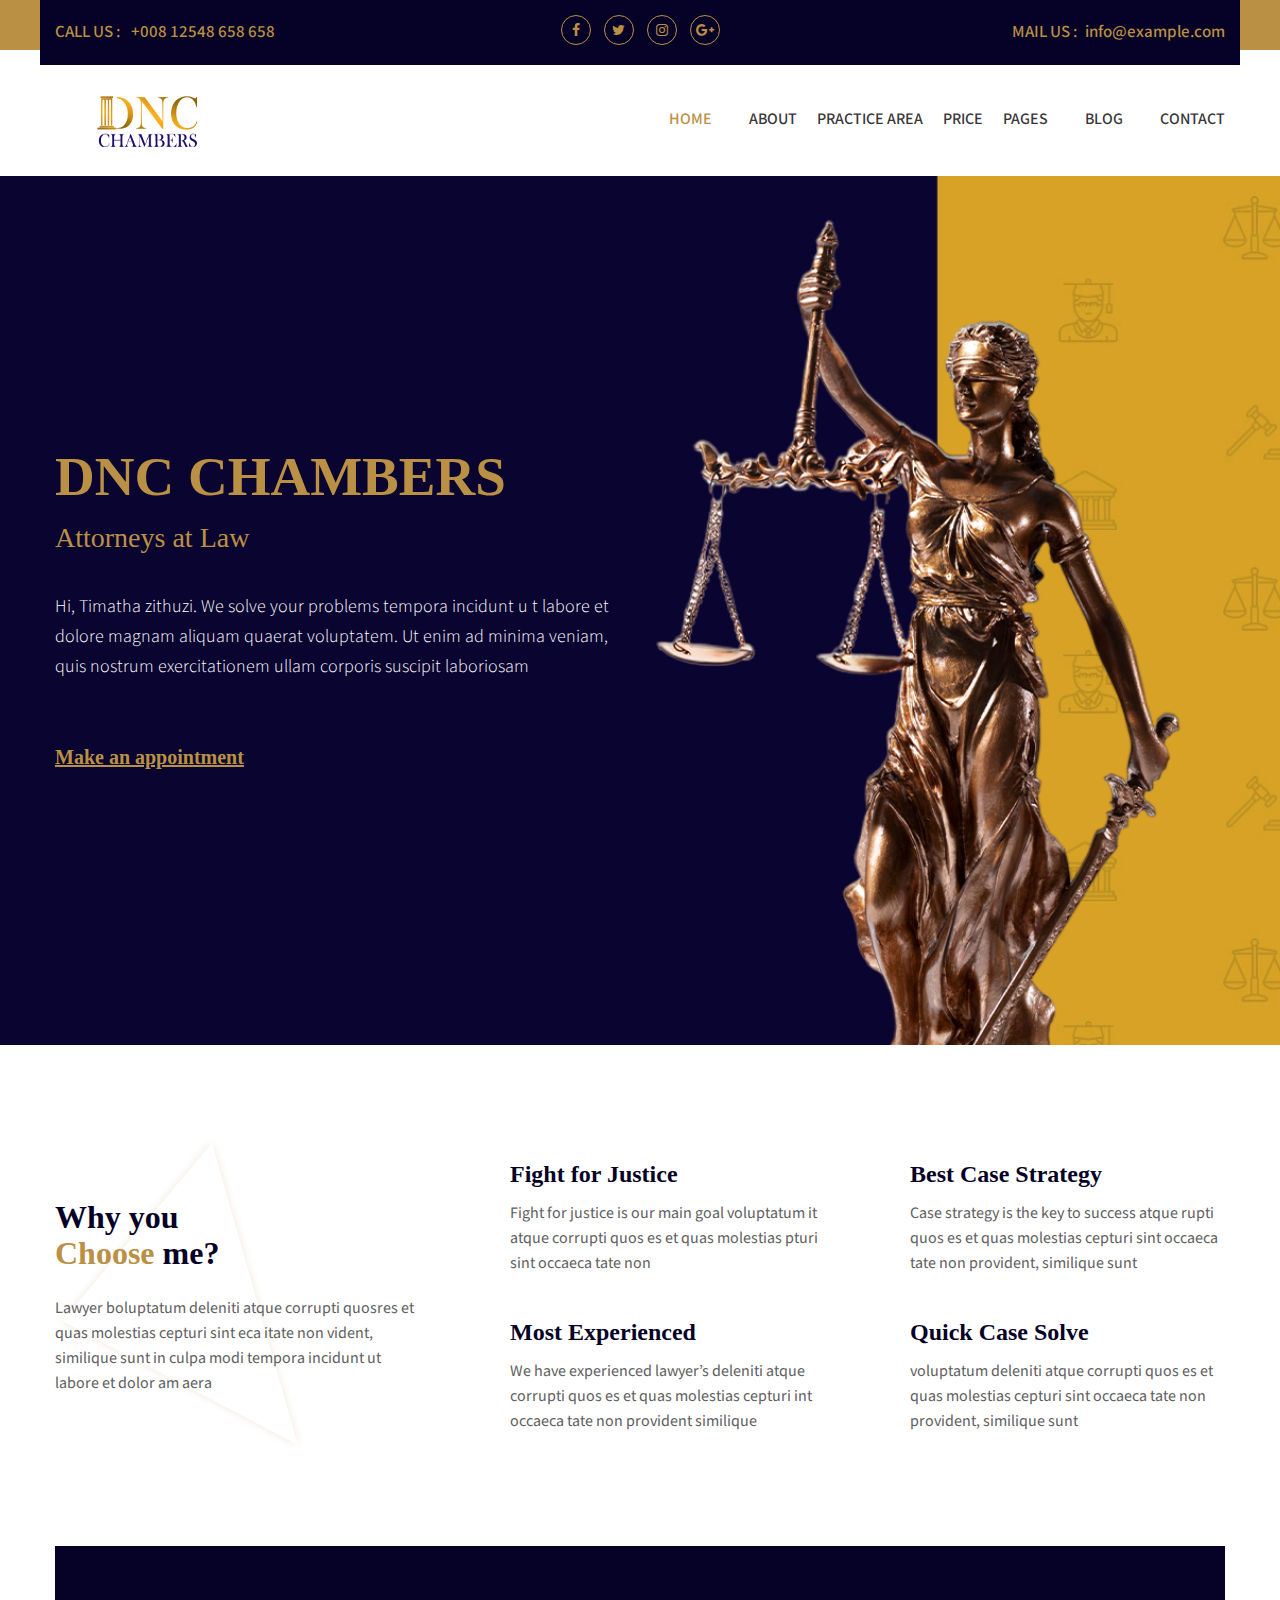
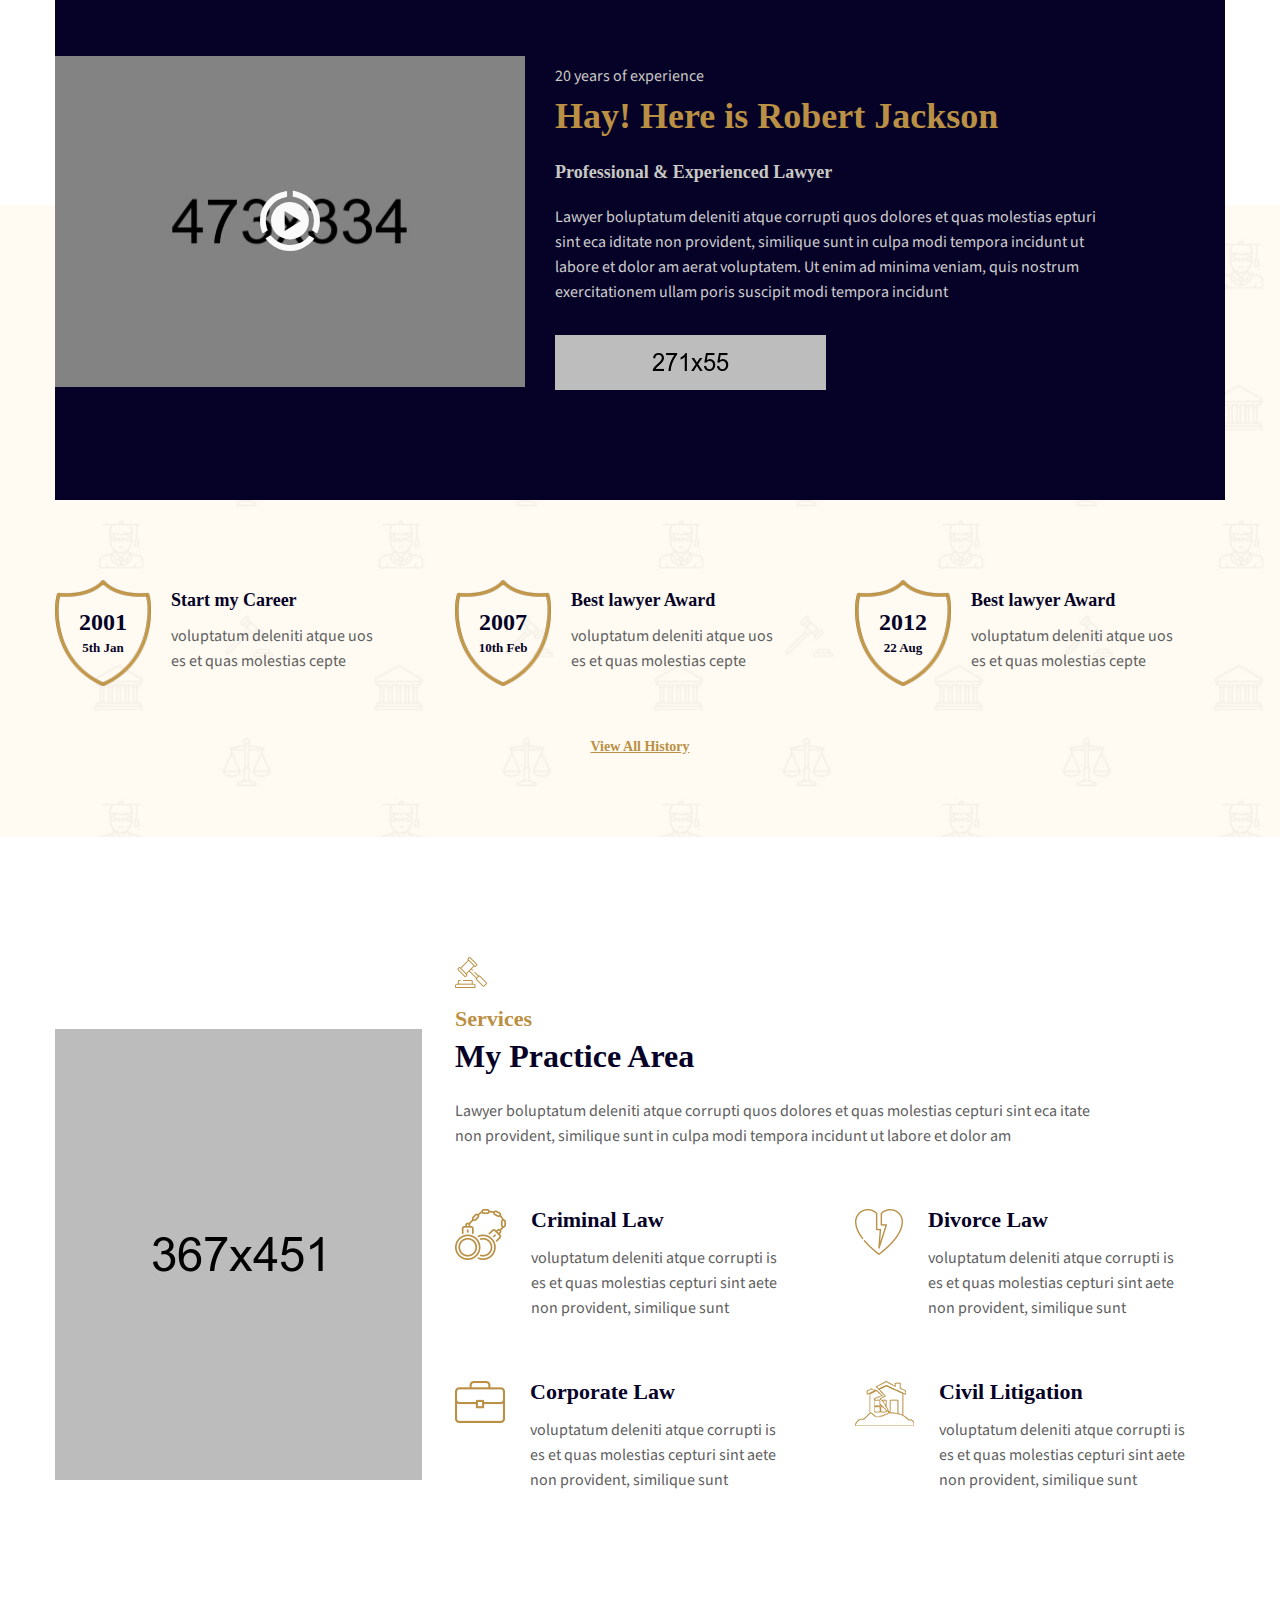
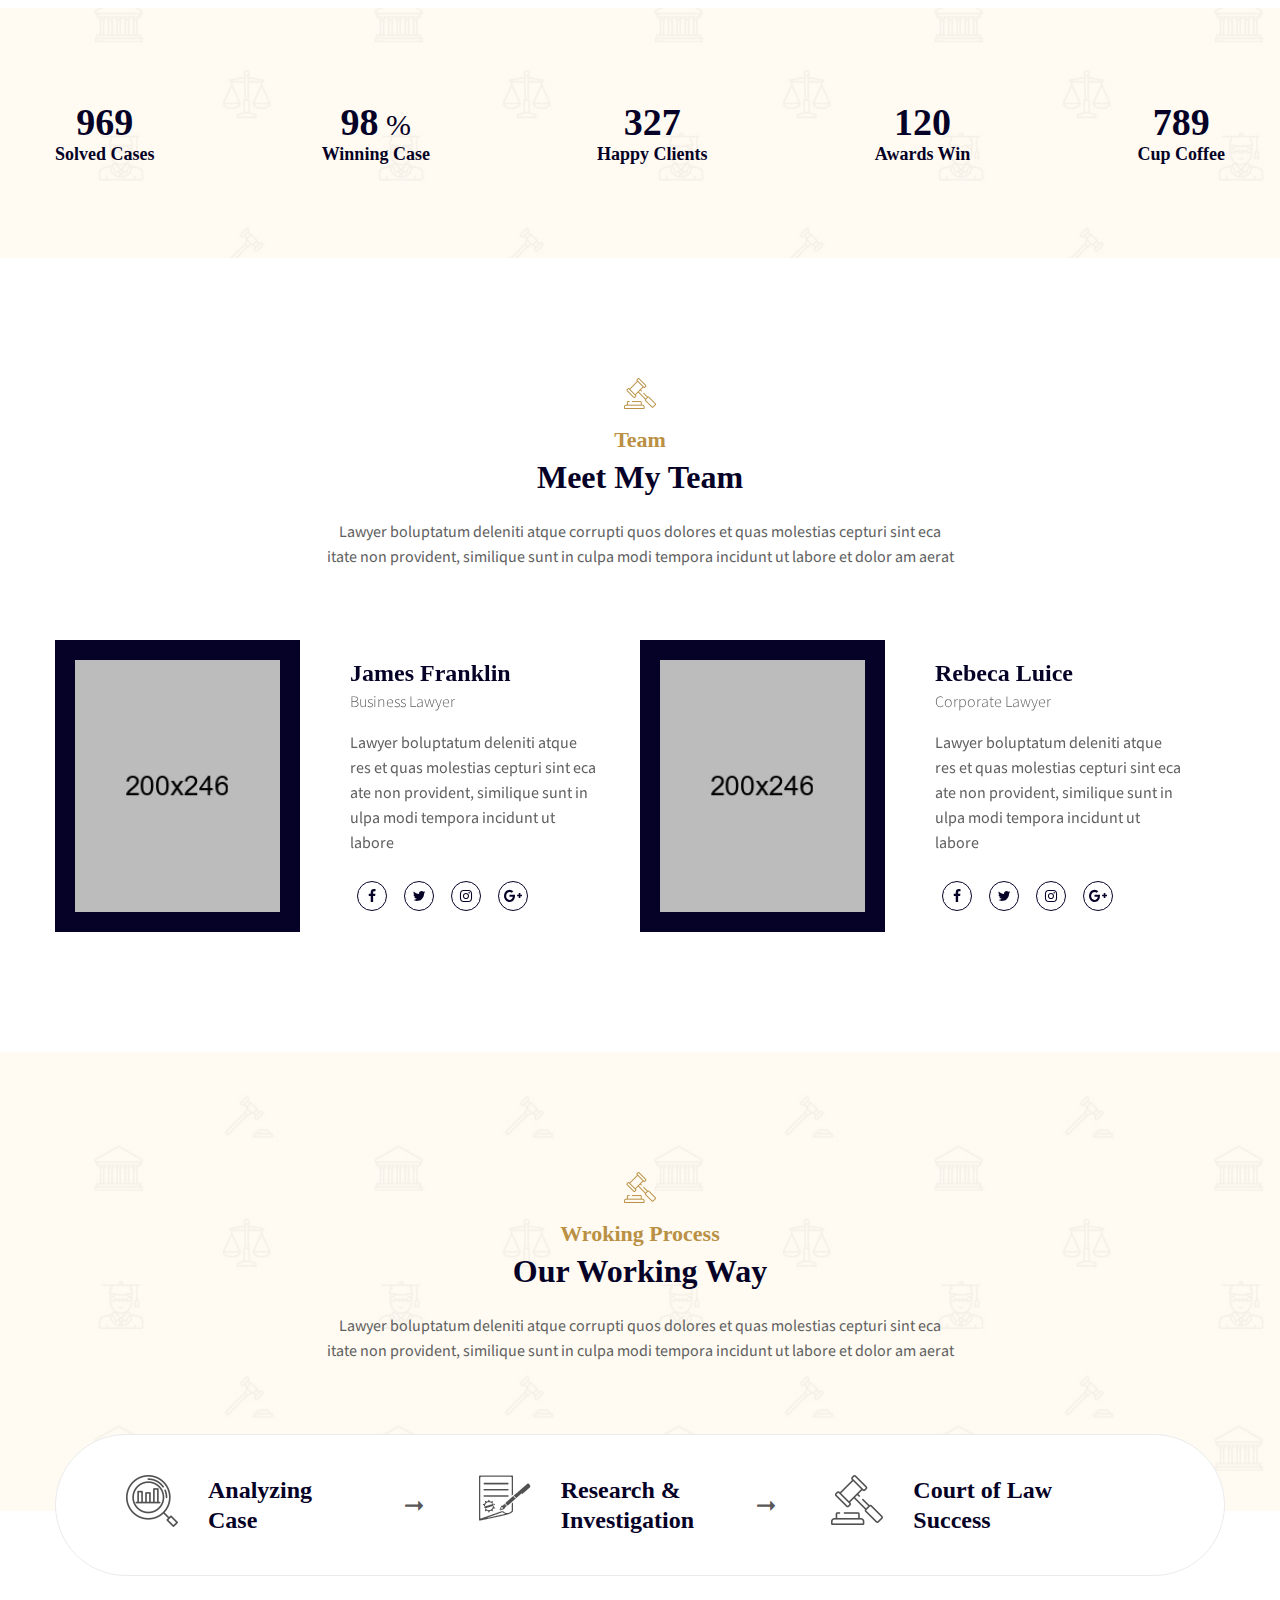
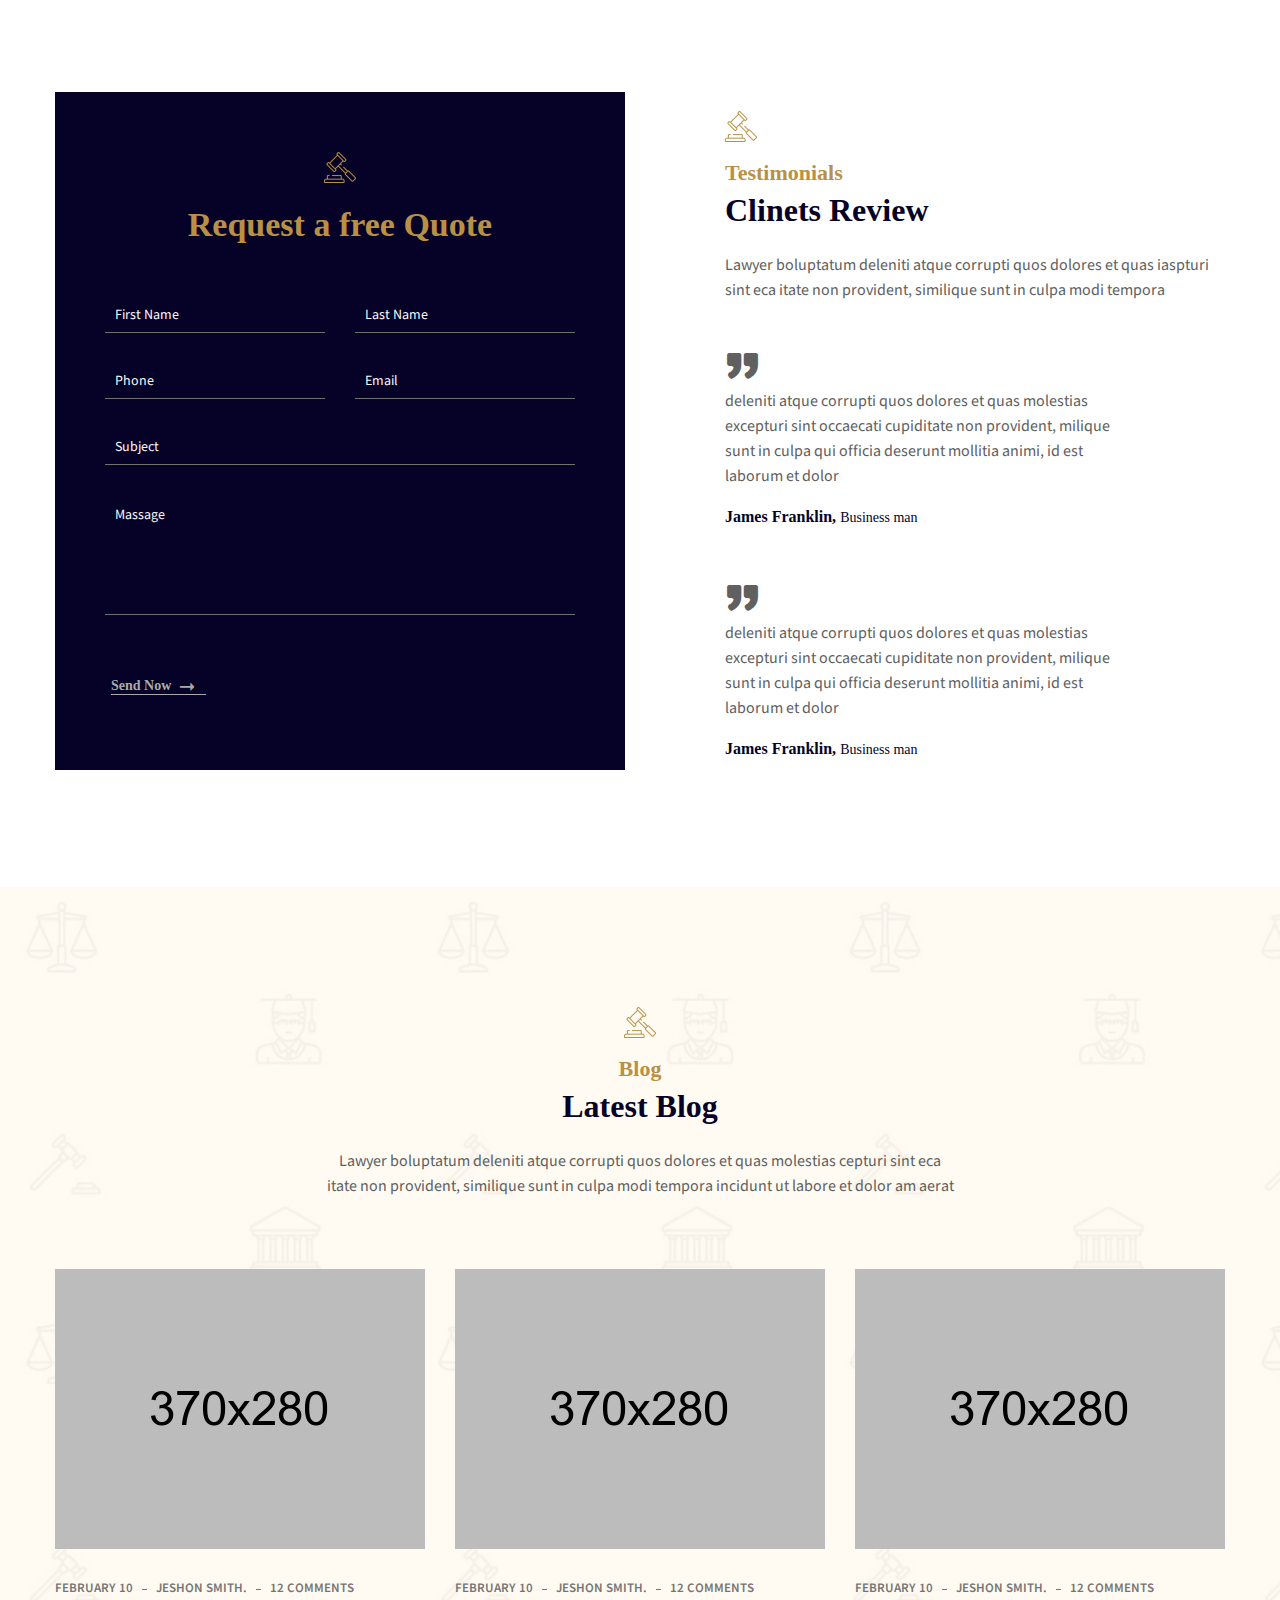
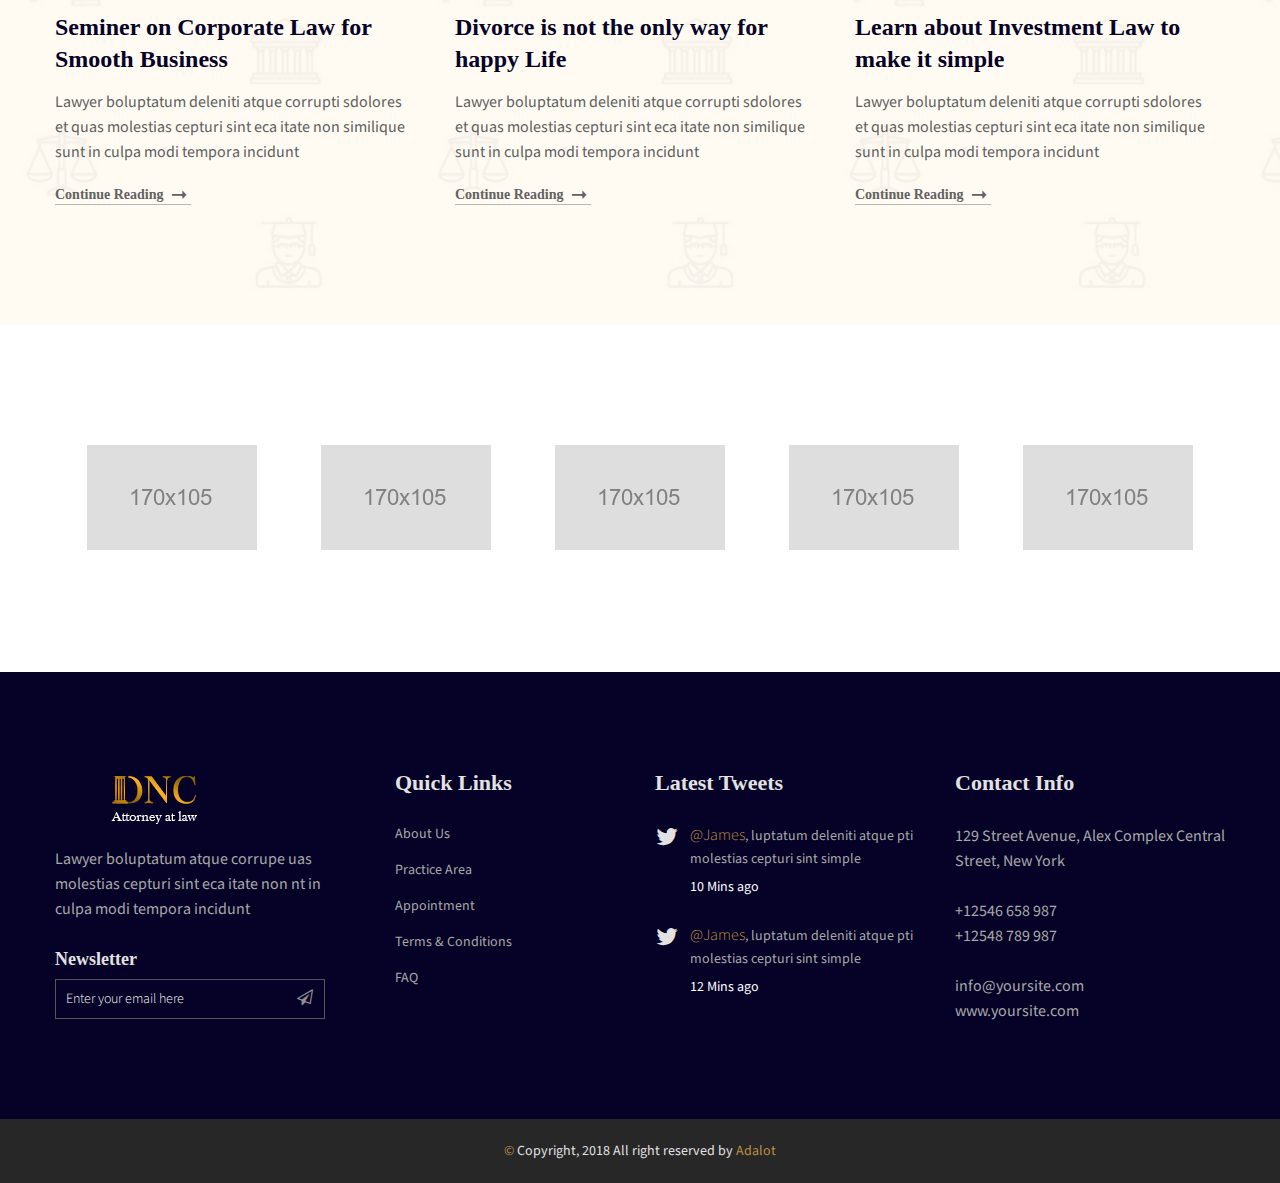
==== commit 8916296a: "Update index.html" ====
--- a/index.html
+++ b/index.html
@@ -6,7 +6,7 @@
 <head>
 	<meta charset="utf-8">
 	<meta http-equiv="x-ua-compatible" content="ie=edge">
-	<title>Adalot - Responsive Law Html5 Template</title>
+	<title>DNC chambers</title>
 	<meta name="description" content="">
 	<meta name="viewport" content="width=device-width, initial-scale=1">
 	<!-- Place favicon.ico in the root directory -->
--- a/style.css
+++ b/style.css
@@ -84,7 +84,7 @@
 }
 a:focus,
 a:hover {
-    color: #D7A226;
+    color: #BA9044;
     text-decoration: none;
 }
 a,
@@ -174,7 +174,7 @@
     text-shadow: none;
 }
 .mark, mark {
-    background: #D7A226 none repeat scroll 0 0;
+    background: #BA9044 none repeat scroll 0 0;
     color: #ffffff;
 }
 .fix {
@@ -276,7 +276,7 @@
 .section-title > h4 {
 	font-size: 22px;
 	font-weight: 700;
-	color: #D7A226;
+	color: #BA9044;
 	margin-top: 20px;
 	text-transform: capitalize;
 }
@@ -287,7 +287,7 @@
     margin-bottom: 25px;
 }
 .section-title > h2 > span {
-	color: #D7A226;
+	color: #BA9044;
 }
 .section-title > p {
 	font-size: 16px;
@@ -333,10 +333,10 @@
 	vertical-align: middle;
 }
 .default-btn:hover{
-    color: #D7A226;
+    color: #BA9044;
 }
 .default-btn:hover::before{
-    background-color: #D7A226;
+    background-color: #BA9044;
 }
 /*************************
        social-icon
@@ -351,13 +351,13 @@
 	height: 30px;
 	line-height: 30px;
 	display: block;
-	border: 1px solid #D7A226;
+	border: 1px solid #BA9044;
 	text-align: center;
 	border-radius: 100%;
-	color: #D7A226;
+	color: #BA9044;
 }
 .social-link > li > a:hover {
-	background-color: #D7A226;
+	background-color: #BA9044;
 	color: #060227;
 }
 /*************************
@@ -433,7 +433,7 @@
 	transition: all 0.3s ease-in-out;
 }
 #scrollUp:hover{
-    background: #D7A226;
+    background: #BA9044;
 }
 
 /*************************
@@ -682,7 +682,7 @@
  .white-bg { background: #fff !important; }
  .gray-bg { background: #f5f6f7 !important; }
  .black-bg { background: #060227 !important; }
- .default-bg { background: #D7A226 !important; }
+ .default-bg { background: #BA9044 !important; }
  .transparent-bg { background: transparent !important; }
 
 /*Opacity background*/
@@ -788,7 +788,7 @@
 .header-top-left > p,
 .header-top-right > p{
 	margin: 0;
-	color: #D7A226;
+	color: #BA9044;
 	font-size: 17px;
 	text-transform: uppercase;
 	line-height: 35px;
@@ -796,7 +796,7 @@
 }
 .header-top-left > p > a, 
 .header-top-right > p > a {
-	color: #D7A226;
+	color: #BA9044;
 	display: inline-block;
 	text-transform: none;
 	margin-left: 8px;
@@ -832,7 +832,7 @@
 }
 .main-menu > li.active > a,
 .main-menu > li:hover > a {
-	color: #D7A226;
+	color: #BA9044;
 }
 .main-menu > li > ul {
 	background: #fff none repeat scroll 0 0;
@@ -874,7 +874,7 @@
 	font-size: 15px;
 }
 .main-menu > li > ul > li > a::before {
-	background: #D7A226 none repeat scroll 0 0;
+	background: #BA9044 none repeat scroll 0 0;
 	content: "";
 	height: 7px;
 	left: 15px;
@@ -891,7 +891,7 @@
 }
 .main-menu > li > ul > li:hover > a {
 	padding-left: 15px;
-    color: #D7A226;
+    color: #BA9044;
 }
 /*Mobile Menu CSS*/
 .mobile-menu .mean-nav > ul {
@@ -1093,13 +1093,13 @@
 }
 .hero-content > .title > h1 {
 	font-size: 55px;
-	color: #D7A226;
+	color: #BA9044;
 	font-weight: 700;
 	text-transform: capitalize;
 	margin-bottom: 20px;
 }
 .hero-content > .title > h2 {
-	color: #D7A226;
+	color: #BA9044;
 	font-size: 28px;
 	font-weight: 400;
     margin-bottom: 0;
@@ -1114,7 +1114,7 @@
 }
 .hero-content > a {
 	font-size: 20px;
-	color: #D7A226;
+	color: #BA9044;
 	font-weight: 700;
 	font-family: Droid Serif;
 	text-decoration: underline;
@@ -1140,7 +1140,7 @@
 	margin: 22px 0;
 }
 .single-feature:hover > h2{
-    color: #D7A226;
+    color: #BA9044;
 }
 .single-feature > h2 {
 	font-size: 24px;
@@ -1205,7 +1205,7 @@
 }
 .about-content > h1 {
 	font-size: 36px;
-	color: #D7A226;
+	color: #BA9044;
 	font-weight: 700;
 	margin-bottom: 20px;
 }
@@ -1275,7 +1275,7 @@
 	font-size: 14px;
 	font-weight: 700;
 	font-family: Droid Serif;
-	color: #D7A226;
+	color: #BA9044;
 	text-align: center;
 	display: block;
 	text-decoration: underline;
@@ -1424,7 +1424,7 @@
 }
 .service-sidebar > h3 {
 	font-size: 24px;
-	color: #D7A226;
+	color: #BA9044;
 	font-weight: 700;
 	margin-bottom: 45px;
 }
@@ -1475,7 +1475,7 @@
     margin-bottom: 0px;
 }
 .service-sidebar > a.download:hover{
-    background-color: #D7A226;
+    background-color: #BA9044;
     color: #060227;
 }
 .service-next-prev {
@@ -1497,7 +1497,7 @@
 	color: #979797;
 }
 .service-next-prev > ul > li > a:hover{
-    color: #D7A226;
+    color: #BA9044;
 } 
 .service-next-prev > ul > li > a > i{
     vertical-align: middle;
@@ -1574,9 +1574,9 @@
 	color: #060227;
 }
 .team-social-link > li > a:hover{
-    background-color: #D7A226;
+    background-color: #BA9044;
     color: #fff;
-    border-color: #D7A226;
+    border-color: #BA9044;
 }
 /*----------------------------------
        10. Our Working Area CSS
@@ -1627,7 +1627,7 @@
 }
 .request-quate-title > h2 {
 	font-size: 34px;
-	color: #D7A226;
+	color: #BA9044;
 	font-weight: 700;
 	margin: 0;
 }
@@ -1729,7 +1729,7 @@
 	display: inline-block;
 }
 .blog-meta > li > a:hover{
-    color: #D7A226;
+    color: #BA9044;
 }
 .blog-content > h3 {
 	font-size: 24px;
@@ -1775,10 +1775,10 @@
 	vertical-align: middle;
 }
 .blog-content > a:hover{
-    color: #D7A226;
+    color: #BA9044;
 }
 .blog-content > a:hover::before{
-    background-color: #D7A226;
+    background-color: #BA9044;
 }
 /*----------------------
     Pagination css
@@ -1806,7 +1806,7 @@
 	vertical-align: middle;
 }
 .blog-pagination > ul > li > a:hover{
-    color: #D7A226;
+    color: #BA9044;
 }
 /*---------------------------
     Blog Sidebar css
@@ -1851,7 +1851,7 @@
 }
 .sidebar-form > form > input:focus,
 .widget-newslatter > form input:focus{
-    border-color: #D7A226;
+    border-color: #BA9044;
 }
 .sidebar-form > form > button,
 .widget-newslatter > form button{
@@ -1879,7 +1879,7 @@
 	top: 5px;
 }
 .widget-newslatter > form button:hover{
-    background: #D7A226; 
+    background: #BA9044; 
 }
 .sidebar-rc-post > ul > li {
 	list-style: none;
@@ -1956,9 +1956,9 @@
 	border: 1px solid #cbcbcb;
 }
 .sidebar-tag > li > a:hover {
-	background: #D7A226;
+	background: #BA9044;
 	color: #fff;
-	border-color: #D7A226;
+	border-color: #BA9044;
 }
 /*Instafeed css*/
 .widget-instagram {
@@ -2147,7 +2147,7 @@
 }
 .common-tag ul > li > a:hover,
 .blog-share ul > li > a:hover{
-    color: #D7A226;
+    color: #BA9044;
 }
 .next-prev-post {
 	flex: 1 0 100%;
@@ -2171,7 +2171,7 @@
 	color: #979797;
 }
 .next-prev-post > ul > li > a:hover{
-    color: #D7A226;
+    color: #BA9044;
 }
 .comment {
 	display: flex;
@@ -2203,7 +2203,7 @@
 }
 .comment-content a.reply {
 	font-size: 14px;
-	color: #D7A226;
+	color: #BA9044;
 	font-weight: 400;
 	text-transform: uppercase;
 }
@@ -2226,7 +2226,7 @@
 .sent-btn {
 	display: inline-block;
 	height: 45px;
-	background: #D7A226;
+	background: #BA9044;
 	padding: 10px 30px;
 	color: #fff;
 	font-weight: 600;
@@ -2236,7 +2236,7 @@
 	position: relative;
 	vertical-align: middle;
 	overflow: hidden;
-	border: 1px solid #D7A226;
+	border: 1px solid #BA9044;
 	transition: 0.3s ease-in-out;
 }
 .sent-btn:hover{
@@ -2372,13 +2372,13 @@
     font-size: 14px;
 }
 .footer-tweet > li > span > a:hover{
-    color: #D7A226;
+    color: #BA9044;
 }
 .footer-tweet > li > p > a {
 	font-weight: 300;
     font-size: 16px;
     display: inline-block;
-	color: #D7A226;
+	color: #BA9044;
 }
 .footer-tweet > li::before {
 	position: absolute;
@@ -2413,10 +2413,10 @@
 	font-weight: 400;
 }
 .footer-bottom-area p span {
-	color: #D7A226;
+	color: #BA9044;
 }
 .footer-bottom-area p a{
-    color: #D7A226;
+    color: #BA9044;
 }
 /*---------------------
     15. Page Banner CSS
@@ -2472,7 +2472,7 @@
 	font-size: 32px;
 	text-align: center;
 	font-weight: 700;
-	color: #D7A226;
+	color: #BA9044;
     margin-bottom: 20px;
 }
 .page-appointment-box .single-input {
@@ -2491,7 +2491,7 @@
 }
 .single-input > input:focus,
 .single-input > textarea:focus{
-    border-color: #D7A226;
+    border-color: #BA9044;
 }
 .single-input > input::-webkit-input-placeholder,
 .single-input > textarea::-webkit-input-placeholder{
@@ -2555,7 +2555,7 @@
     transition: all 0.5s ease-in-out;
 }
 .single-pricing-table:hover .pricing-head {
-	background: #D7A226;
+	background: #BA9044;
 }
 .single-pricing-table:hover .pricing-head .price::before {
 	background-color: #060227;
@@ -2571,7 +2571,7 @@
 }
 .priceing-description > h3 {
 	font-size: 32px;
-	color: #D7A226;
+	color: #BA9044;
 	font-weight: 700;
 	line-height: 40px;
 	margin-bottom: 20px;
@@ -2620,7 +2620,7 @@
 	left: 0;
 	height: 40px;
 	width: 180px;
-	background-color: #D7A226;
+	background-color: #BA9044;
 	z-index: -1;
     transition: all 0.3s ease-in-out;
 }
@@ -2673,17 +2673,17 @@
 	padding: 24px 50px;
 }
 .pricing-footer > a:hover{
-    background-color: #D7A226;
+    background-color: #BA9044;
     color: #fff;
 }
 .single-pricing-table.pricing-active .pricing-head{
-    background-color: #D7A226;
+    background-color: #BA9044;
 }
 .single-pricing-table.pricing-active .pricing-head .price::before{
     background-color: #060227;
 }
 .single-pricing-table.pricing-active .pricing-footer > a{
-    background-color: #D7A226;
+    background-color: #BA9044;
     color: #fff;
 }
 .single-pricing-table.style-2 {
@@ -2762,7 +2762,7 @@
 	line-height: 1;
 }
 .single-pricing-table.style-2 .pricing-footer > a:hover{
-    color: #D7A226;
+    color: #BA9044;
 }
 .pricing-footer > a i {
     transition: all 0.4s ease-out 0s;
@@ -2811,7 +2811,7 @@
 	color: #fff;
 }
 .contact-information p a:hover{
-    color: #D7A226;
+    color: #BA9044;
 }
 .contact-form-title > h3 {
 	font-size: 32px;
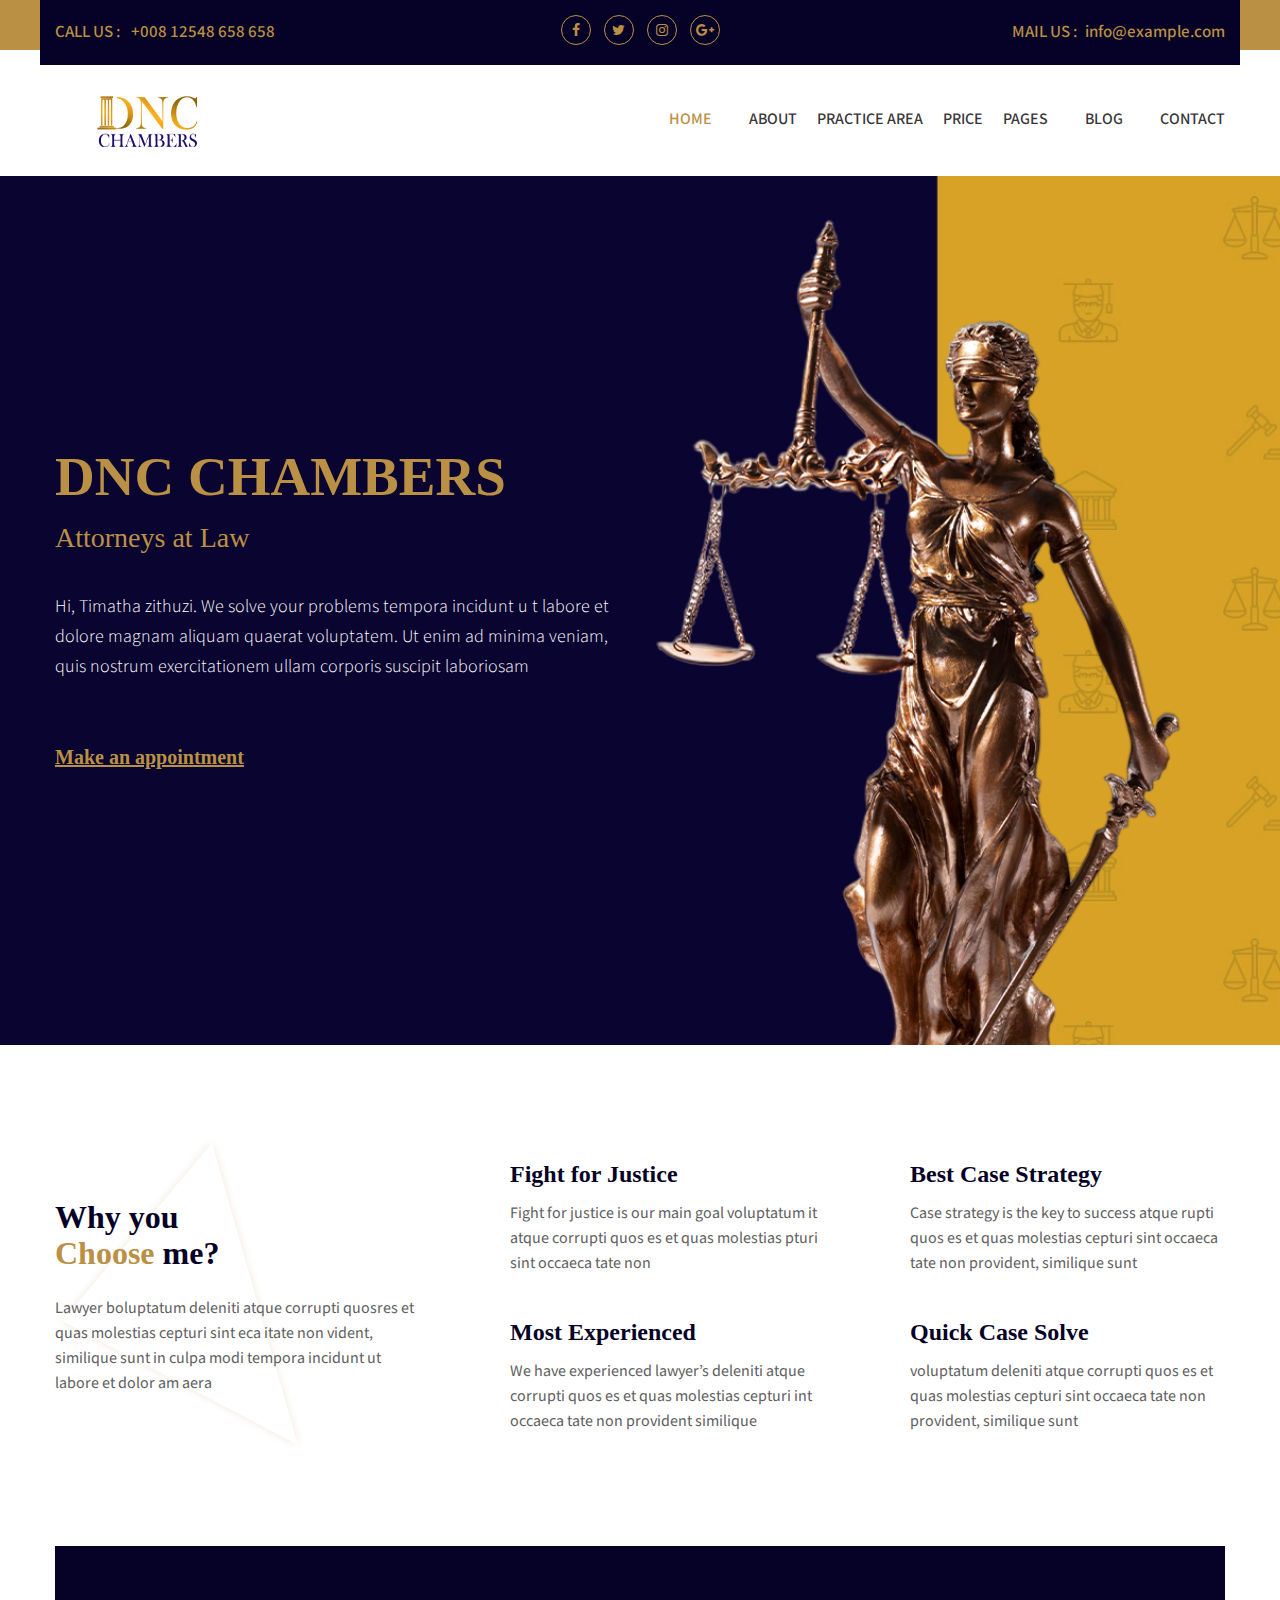
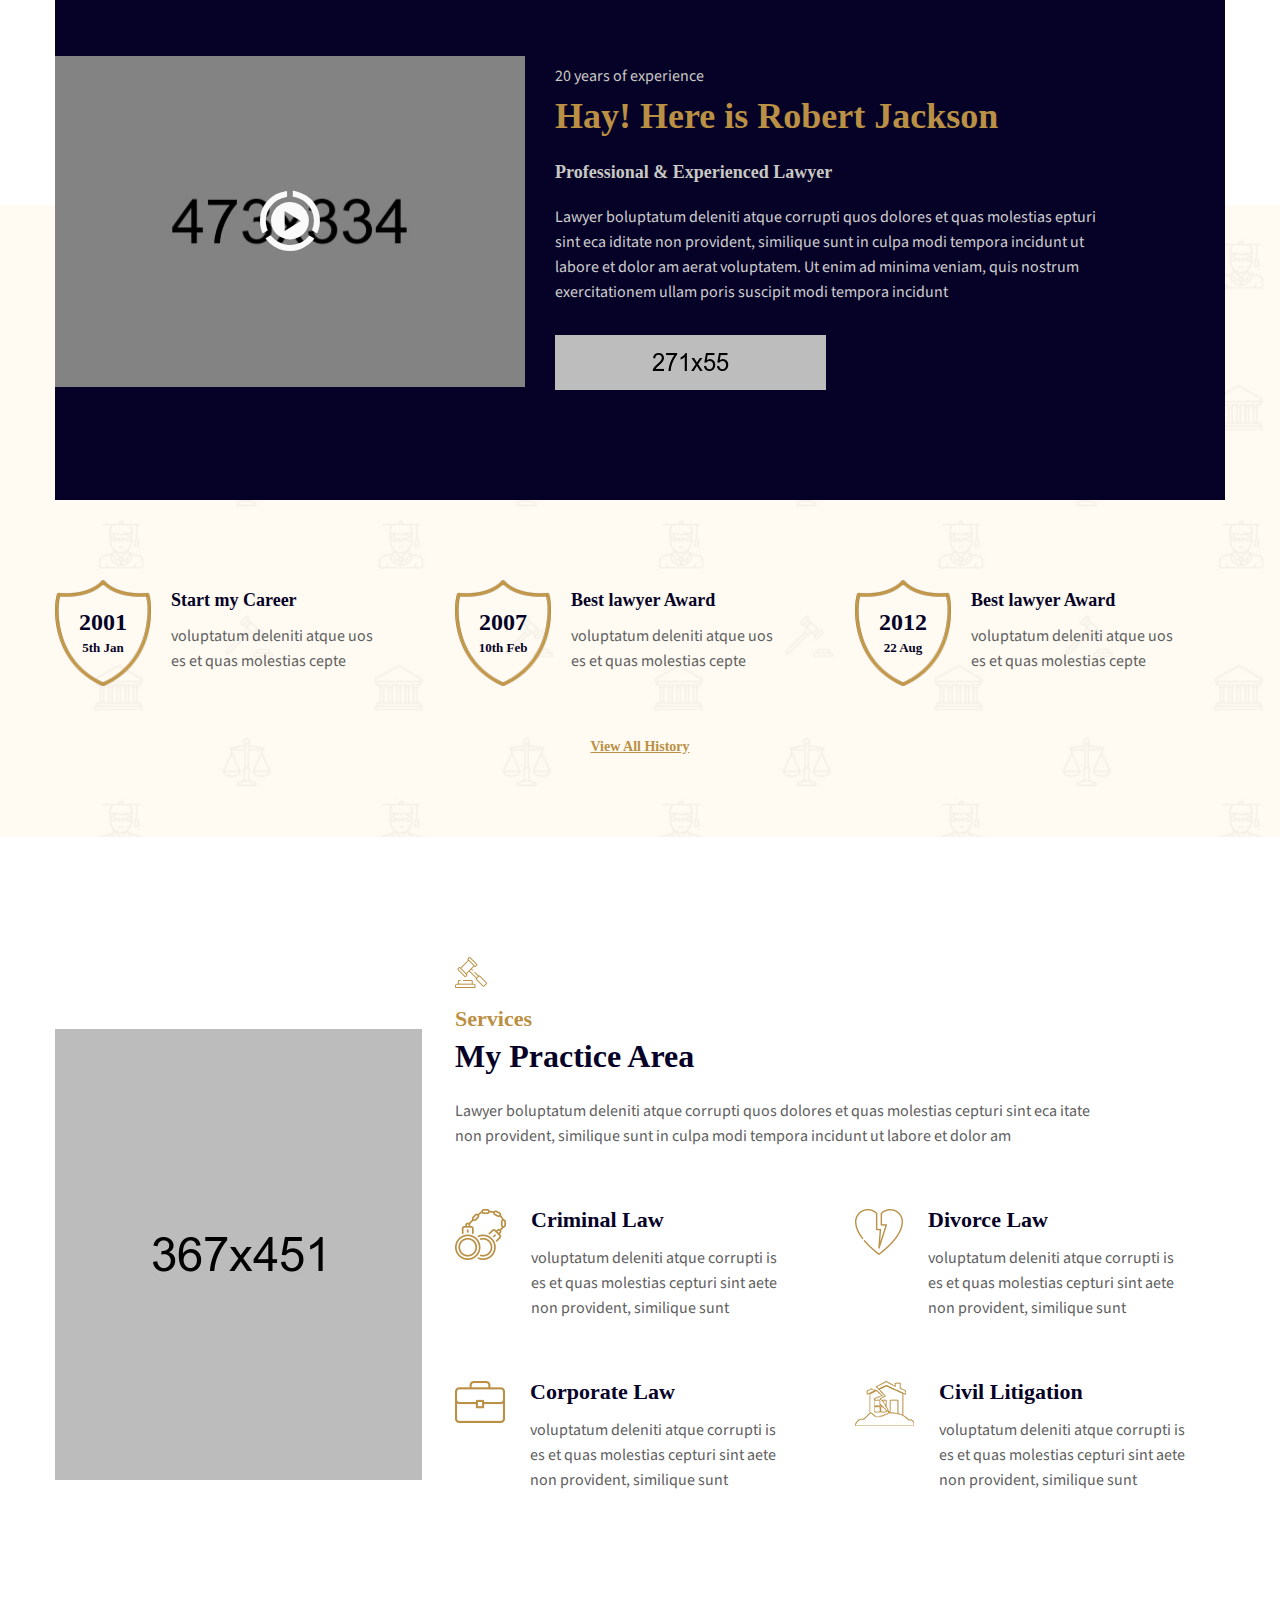
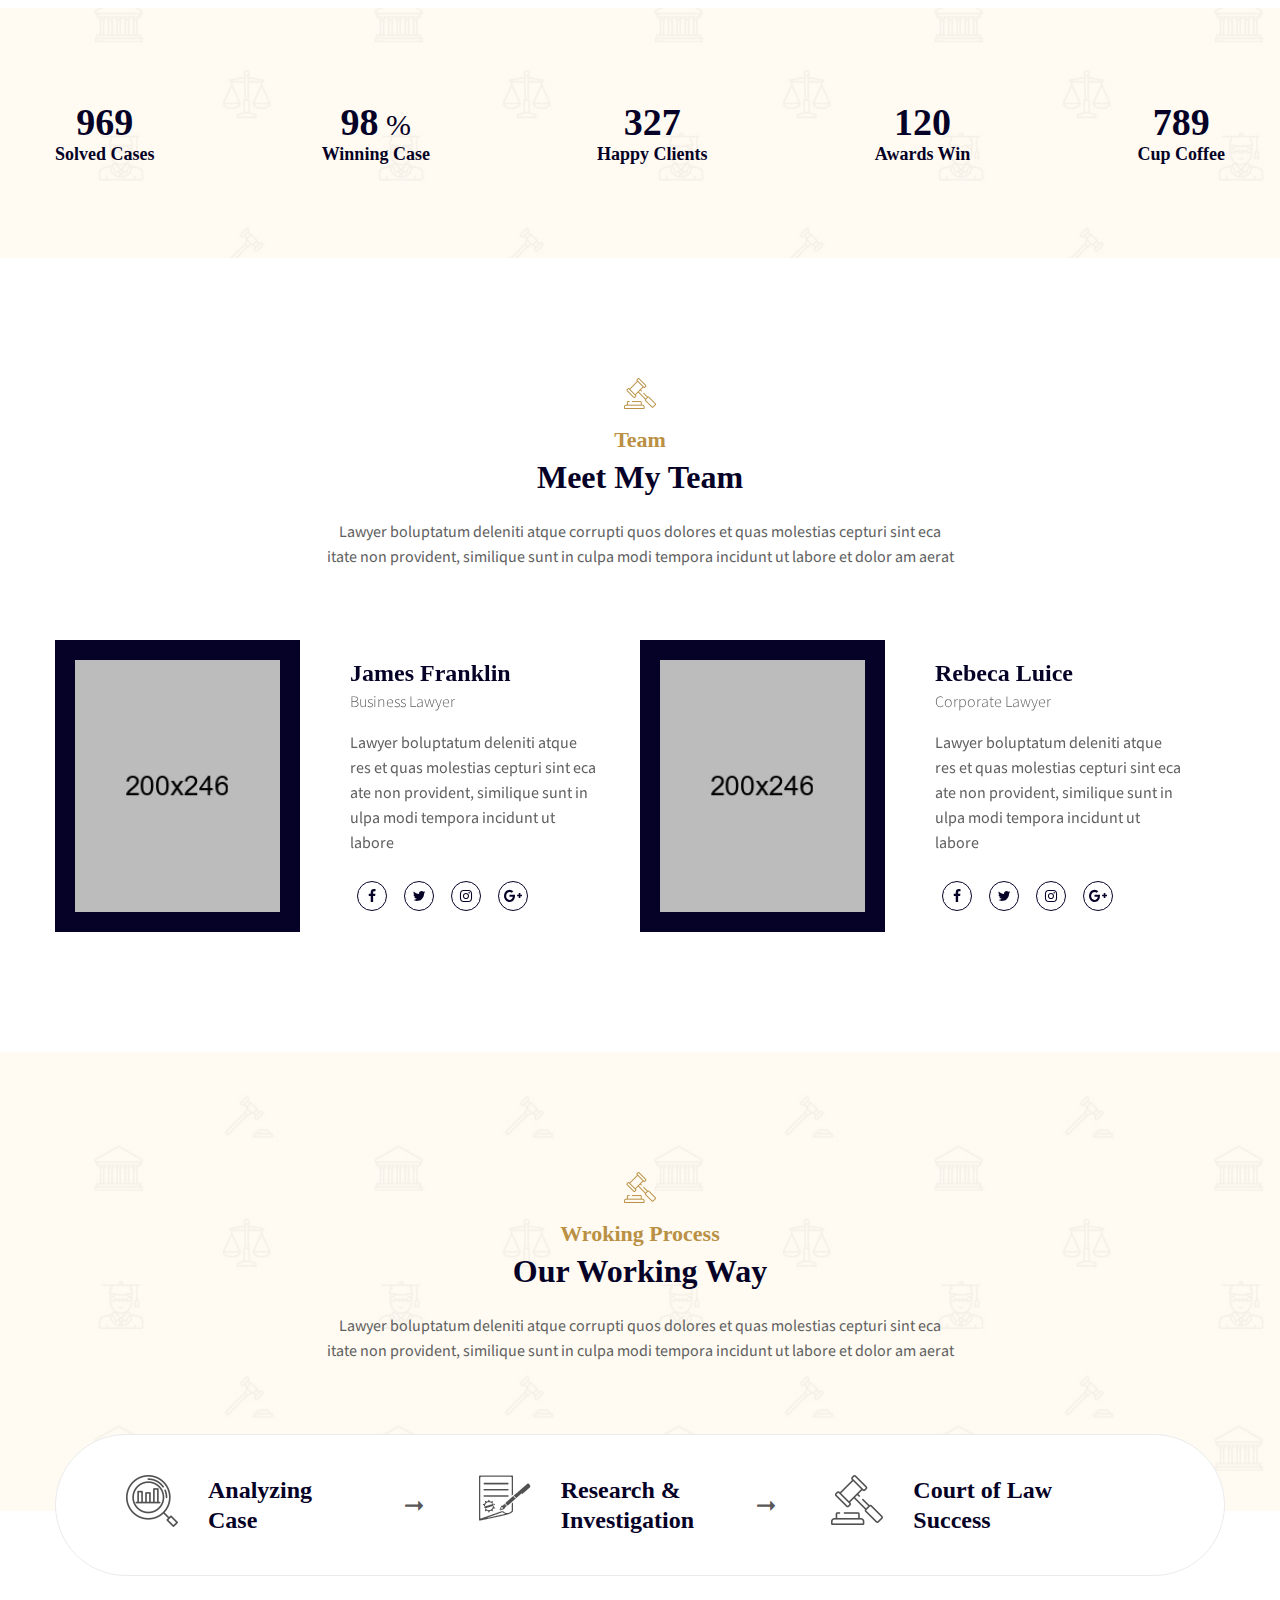
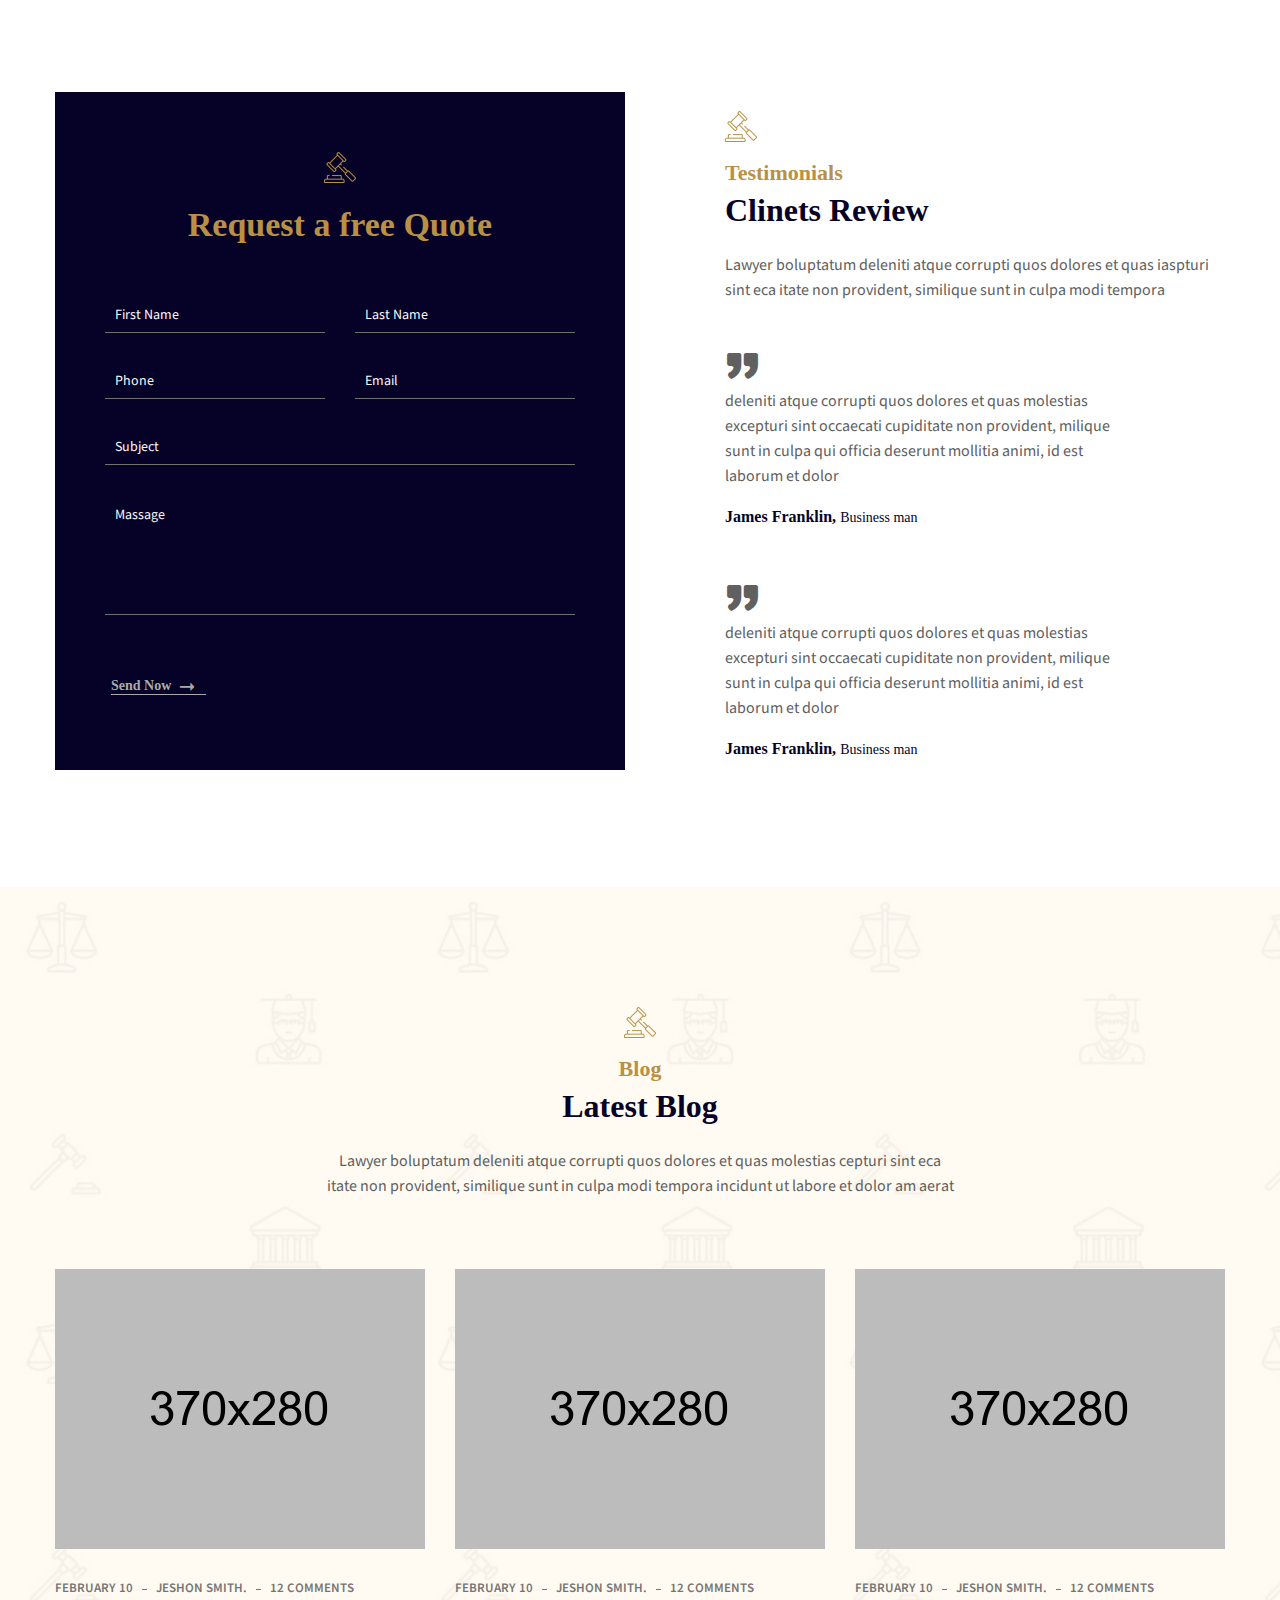
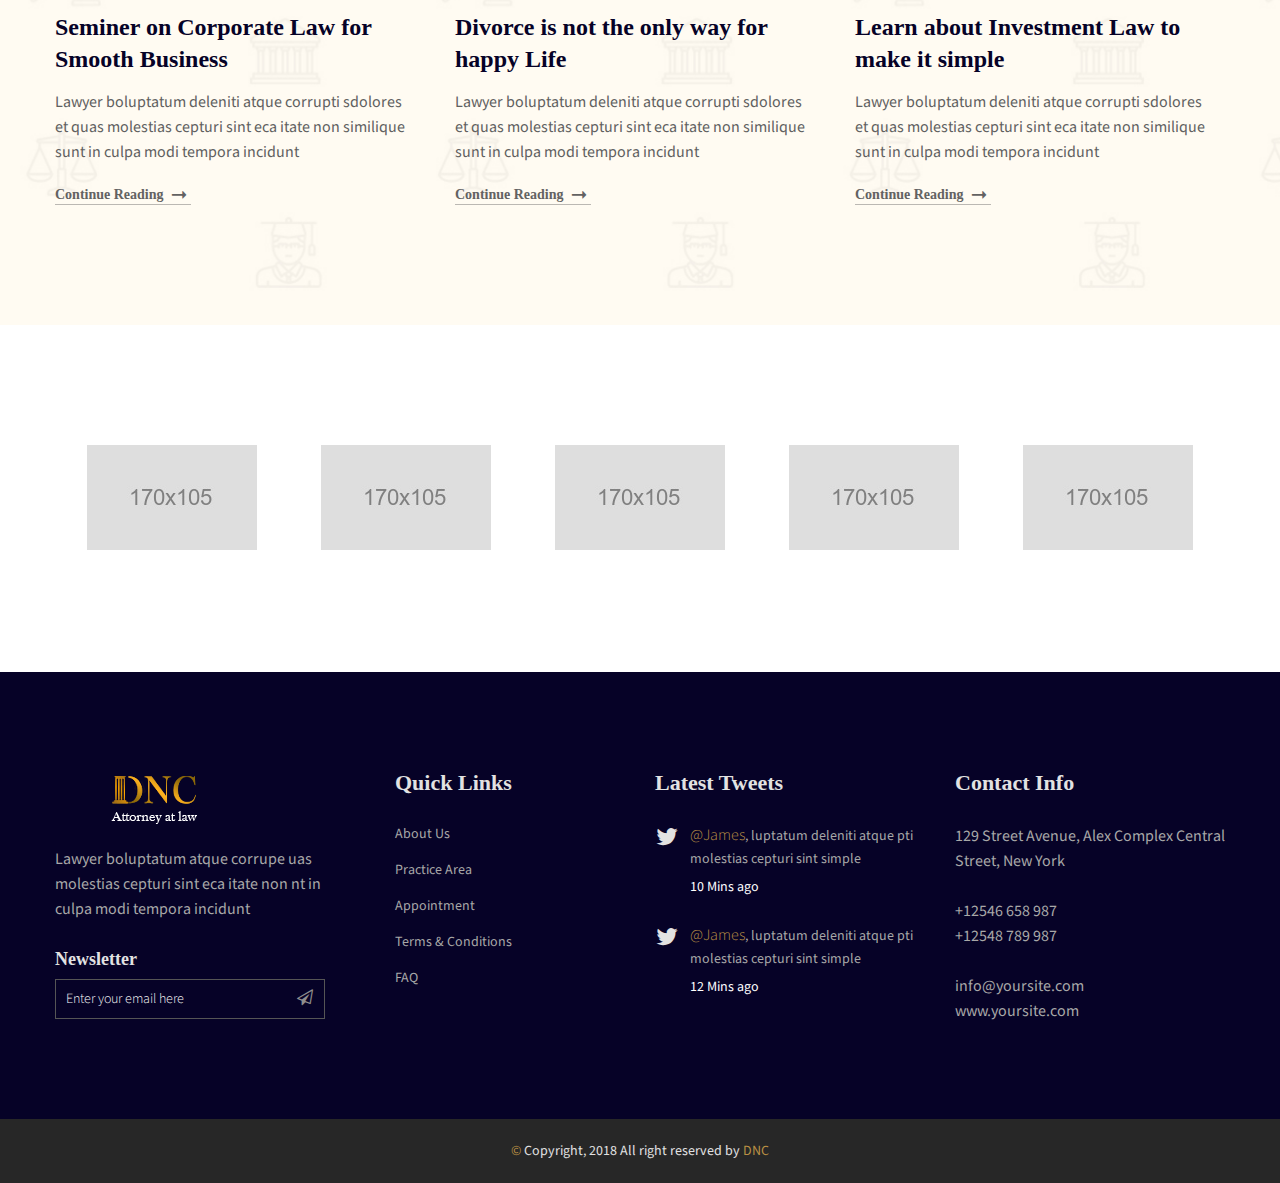
==== commit 1a11cd41: "Update index.html" ====
--- a/index.html
+++ b/index.html
@@ -1,7 +1,5 @@
 <!doctype html>
 <html class="no-js" lang="en">
-
-<!-- Mirrored from themewagon.github.io/adalot/index.html by HTTrack Website Copier/3.x [XR&CO'2014], Sat, 27 Jul 2024 14:00:31 GMT -->
 <!-- Added by HTTrack --><meta http-equiv="content-type" content="text/html;charset=utf-8" /><!-- /Added by HTTrack -->
 <head>
 	<meta charset="utf-8">
@@ -893,7 +891,7 @@
 		        <!--Footer Bottom Area Start-->
 		        <div class="footer-bottom-area pt-20 pb-20">
 		            <div class="container text-center">
-		               <p><span>&copy;</span> Copyright, 2018 All right reserved by <a href="#">Adalot</a></p>
+		               <p><span>&copy;</span> Copyright, 2018 All right reserved by <a href="#">DNC</a></p>
 		            </div>
 		        </div>
 		        <!--Footer Bottom Area End-->
@@ -940,5 +938,4 @@
 	<script src="js/main.js"></script>
 </body>
 
-<!-- Mirrored from themewagon.github.io/adalot/index.html by HTTrack Website Copier/3.x [XR&CO'2014], Sat, 27 Jul 2024 14:00:53 GMT -->
 </html>
